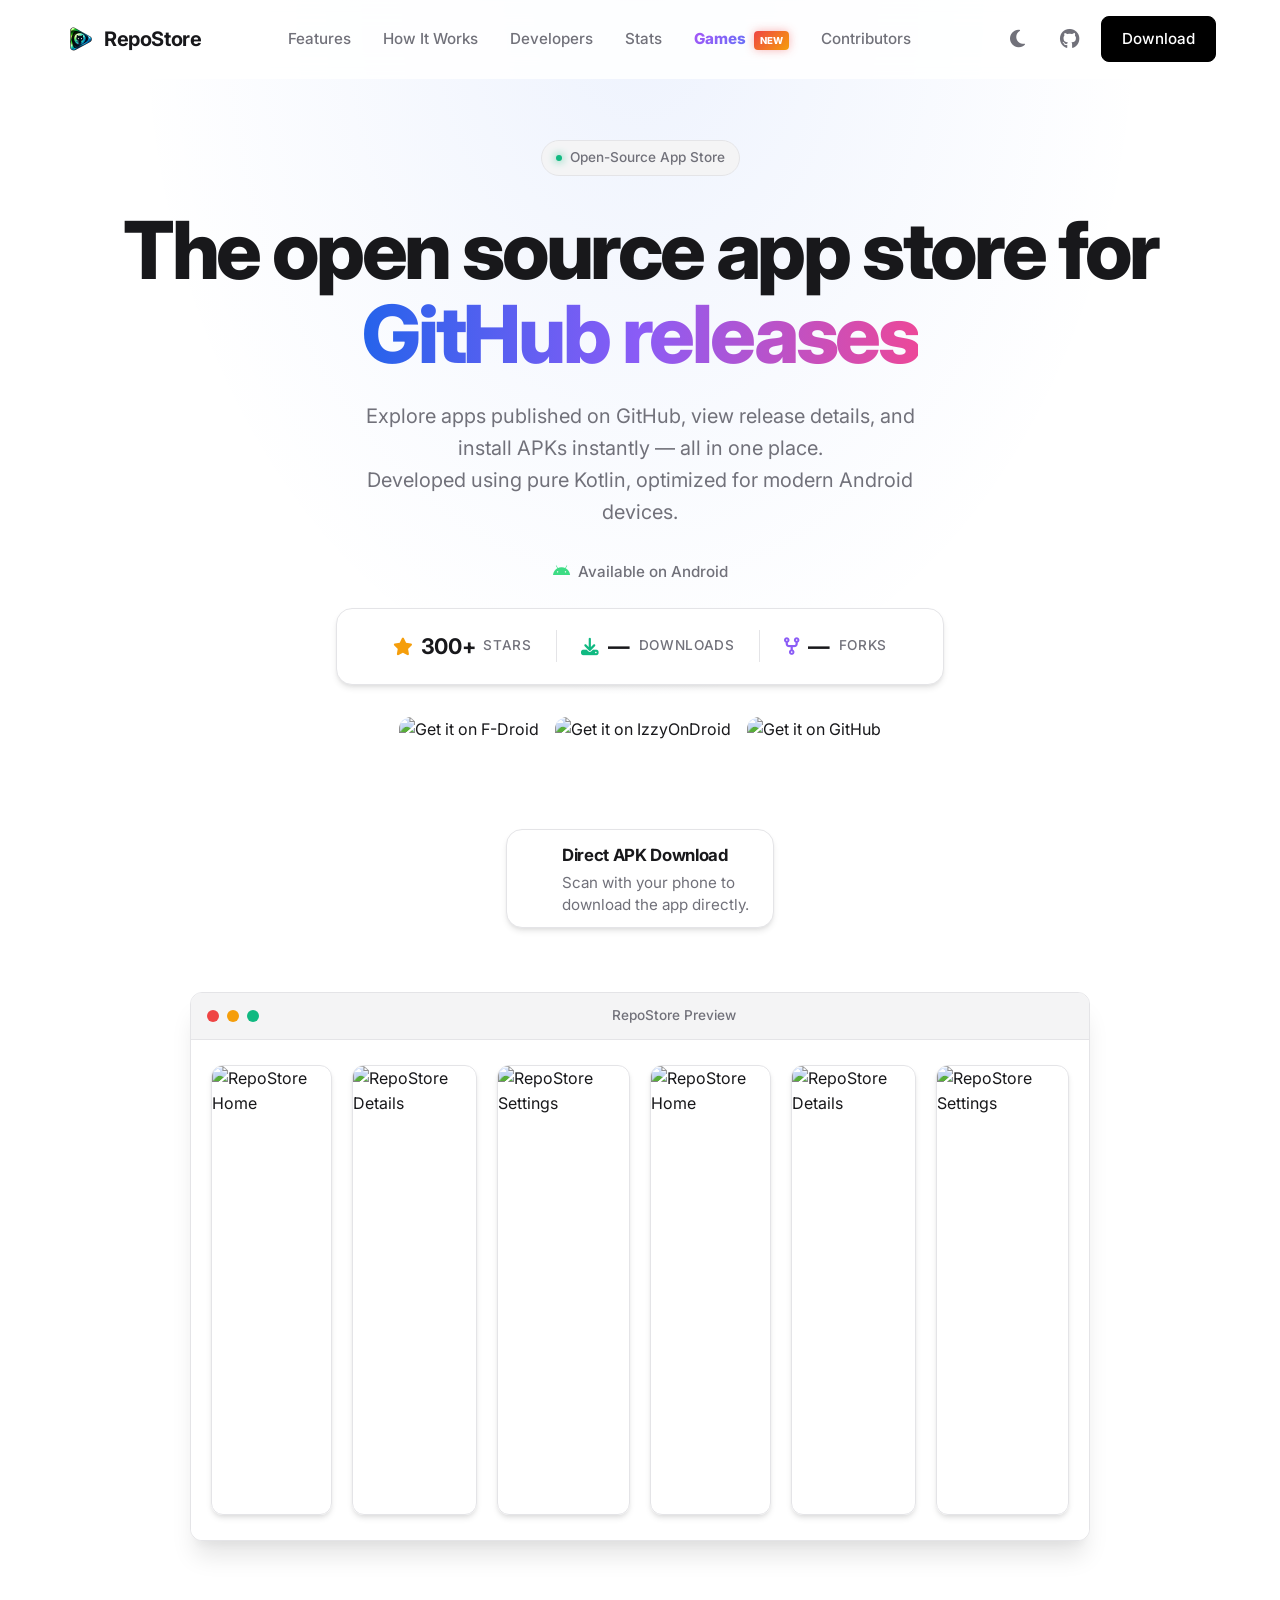
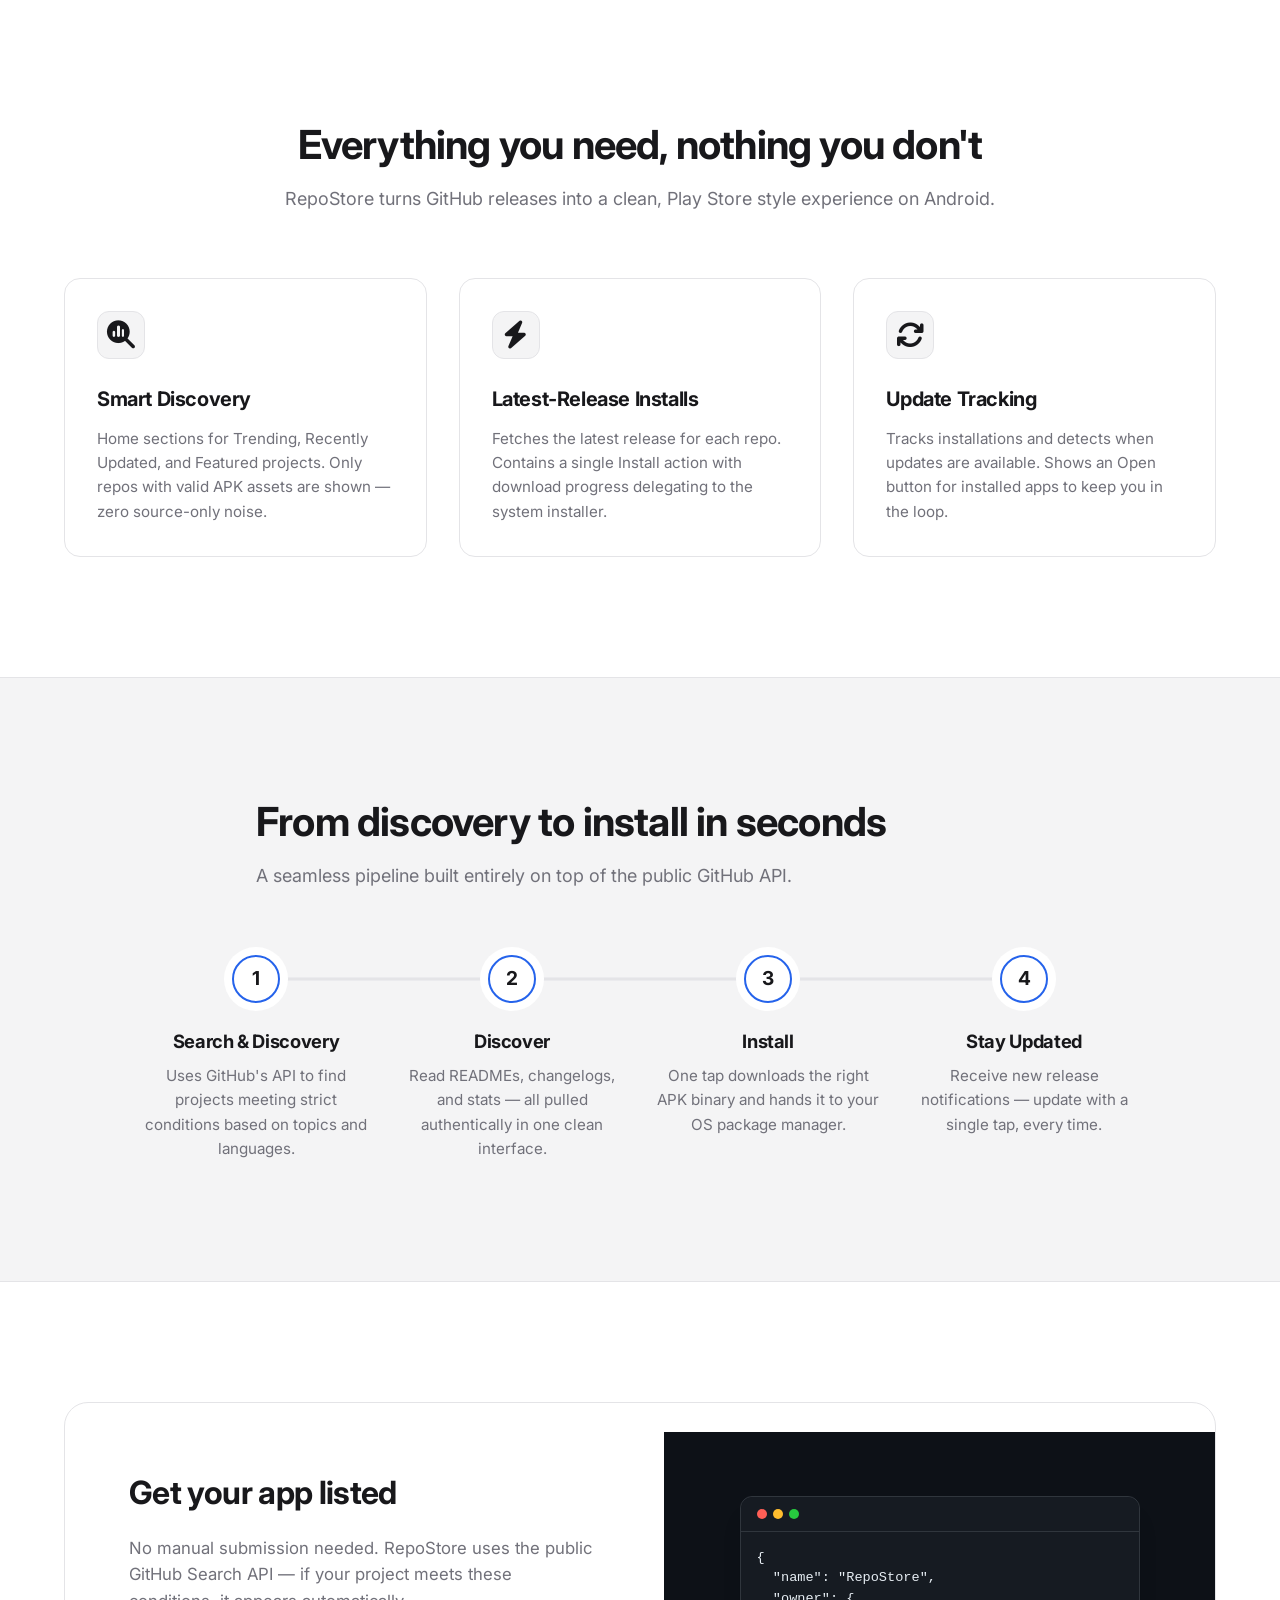
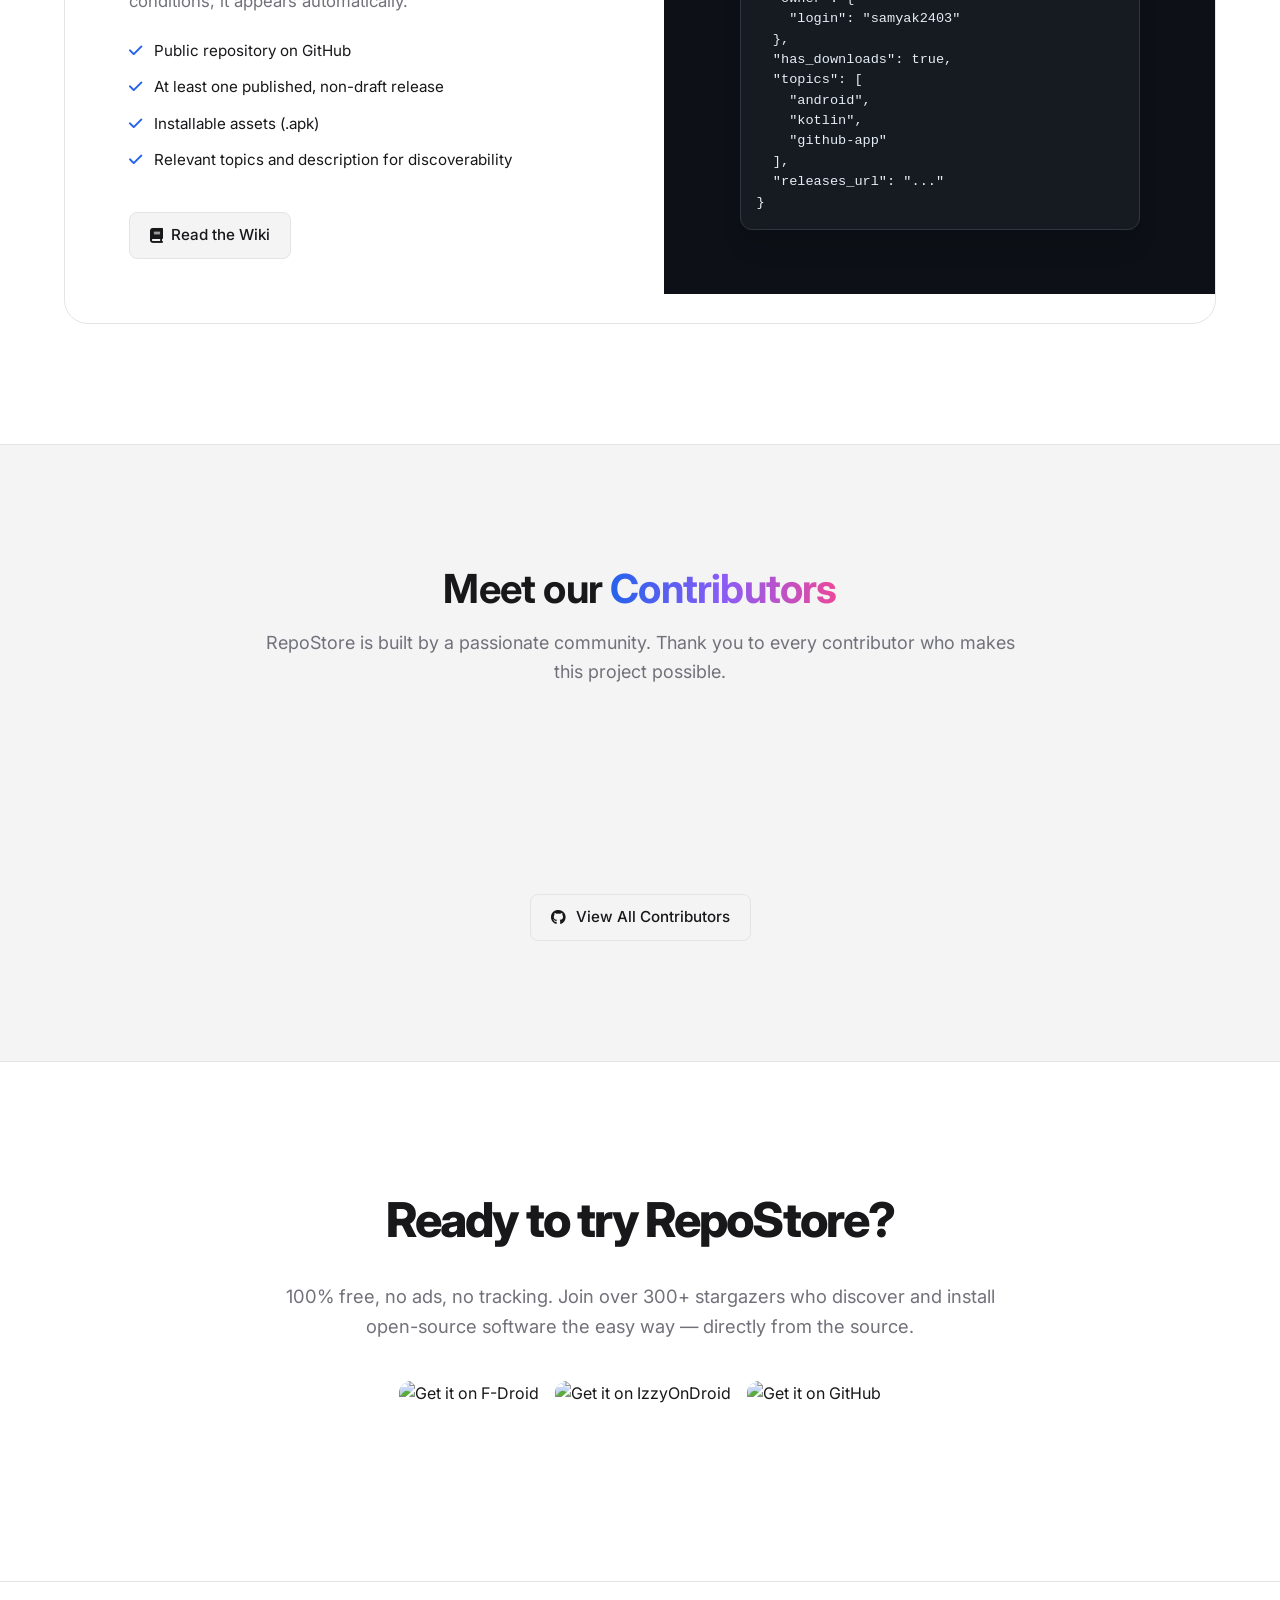
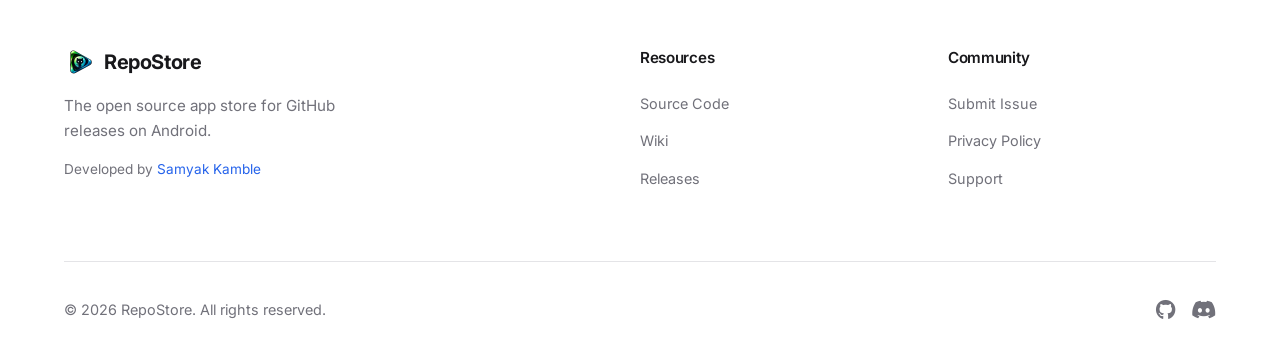
==== index.html @ 2027c4d4 "Implement Stats page with download graph and Gaming Hub with countdown and banner" ====
<!DOCTYPE html>
<html lang="en">

<head>
    <meta charset="UTF-8">
    <meta name="viewport" content="width=device-width, initial-scale=1.0">
    <title>RepoStore - The App Store for GitHub Releases</title>
    <!-- Google Fonts -->
    <link rel="preconnect" href="https://fonts.googleapis.com">
    <link rel="preconnect" href="https://fonts.gstatic.com" crossorigin>
    <link href="https://fonts.googleapis.com/css2?family=Inter:wght@400;500;600;700;800&display=swap" rel="stylesheet">
    <!-- FontAwesome -->
    <link rel="stylesheet" href="https://cdnjs.cloudflare.com/ajax/libs/font-awesome/6.4.0/css/all.min.css">
    <link rel="icon" type="image/png" href="images/icon.png">
    <link rel="apple-touch-icon" href="images/icon.png">
    <link rel="stylesheet" href="style.css">
</head>

<body>
    <!-- Navbar -->
    <nav class="navbar">
        <div class="nav-container">
            <div class="logo">
                <img src="images/icon.png" alt="RepoStore Logo" class="logo-img"> RepoStore
            </div>
            <ul class="nav-links">
                <li><a href="#features">Features</a></li>
                <li><a href="#how-it-works">How It Works</a></li>
                <li><a href="#developers">Developers</a></li>
                <li><a href="stats.html">Stats</a></li>
                <li><a href="games.html" class="nav-games-link">Games <span class="new-tag">NEW</span></a></li>
                <li><a href="#contributors">Contributors</a></li>
            </ul>
            <div class="nav-actions">
                <button id="theme-toggle" class="icon-btn" aria-label="Toggle Dark Mode">
                    <i class="fa-solid fa-moon"></i>
                </button>
                <a href="https://github.com/samyak2403/RepoStore" target="_blank" class="icon-btn" aria-label="GitHub Repository">
                    <i class="fa-brands fa-github"></i>
                </a>
                <a href="#download" class="btn btn-primary nav-download">Download</a>
                <button class="menu-toggle icon-btn" id="mobile-menu-btn">
                    <i class="fa-solid fa-bars"></i>
                </button>
            </div>
            
        </div>

        <div id="my-banner"></div>

        <!-- Mobile Menu -->
        <div class="mobile-menu" id="mobile-menu">
            <ul>
                <li><a href="#features">Features</a></li>
                <li><a href="#how-it-works">How It Works</a></li>
                <li><a href="#developers">Developers</a></li>
                <li><a href="stats.html">Stats</a></li>
                <li><a href="games.html" class="nav-games-link">Games <span class="new-tag">NEW</span></a></li>
                <li><a href="#download" class="btn btn-primary"
                        style="display: inline-block; text-align: center; width: 100%;">Download Latest</a></li>
            </ul>
        </div>
    </nav>

    <!-- Hero Section -->
    <header class="hero section-padding">
        <div class="container hero-inner text-center">



            <div class="badge animate-fade-in"><span class="badge-dot"></span> Open-Source App Store</div>
            <h1 class="hero-title animate-slide-up">The open source app store for <br><span class="text-gradient">GitHub
                    releases</span></h1>
            <p class="hero-subtitle animate-slide-up-delay">Explore apps published on GitHub, view release details, and
                install APKs instantly — all in one place. <br>Developed using pure Kotlin, optimized for modern Android
                devices.</p>

            <div class="availability-text animate-slide-up-delay">
                <i class="fa-brands fa-android" style="color: #3DDC84;"></i> Available on Android
            </div>

            <div class="hero-stats animate-slide-up-delay">
                <div class="stat-item" id="stat-stars">
                    <i class="fa-solid fa-star"></i>
                    <span class="stat-value" id="stars-count">—</span>
                    <span class="stat-label">Stars</span>
                </div>
                <div class="stat-divider"></div>
                <div class="stat-item" id="stat-downloads">
                    <i class="fa-solid fa-download"></i>
                    <span class="stat-value" id="downloads-count">—</span>
                    <span class="stat-label">Downloads</span>
                </div>
                <div class="stat-divider"></div>
                <div class="stat-item" id="stat-forks">
                    <i class="fa-solid fa-code-fork"></i>
                    <span class="stat-value" id="forks-count">—</span>
                    <span class="stat-label">Forks</span>
                </div>
            </div>

            <div class="hero-actions" style="display: flex; flex-direction: column; align-items: center; gap: 2rem; margin-bottom: 64px;">
                <div class="hero-buttons" style="margin-bottom: 0;">
                    <a href="https://f-droid.org/packages/com.samyak.repostore" target="_blank" class="store-badge-link">
                        <img src="https://fdroid.gitlab.io/artwork/badge/get-it-on.png" alt="Get it on F-Droid" class="store-badge">
                    </a>
                    <a href="https://apt.izzysoft.de/packages/com.samyak.repostore" target="_blank" class="store-badge-link">
                        <img src="https://gitlab.com/IzzyOnDroid/repo/-/raw/master/assets/IzzyOnDroid.png" alt="Get it on IzzyOnDroid" class="store-badge">
                    </a>
                    <a href="https://github.com/samyak2403/RepoStore/releases/latest" target="_blank" class="store-badge-link">
                        <img src="https://raw.githubusercontent.com/machiav3lli/oandbackupx/034b226cea5c1b30eb4f6a6f313e4dadcbb0ece4/badge_github.png" alt="Get it on GitHub" class="store-badge">
                    </a>
                </div>

                <div class="qr-code-container animate-slide-up-delay" style="display: flex; flex-direction: row; align-items: center; gap: 1.2rem; background: var(--card-bg); padding: 12px 24px; border-radius: 16px; border: 1px solid var(--border-color); box-shadow: var(--shadow-md);">
                    <div id="apk-qrcode" style="background: white; padding: 6px; border-radius: 8px;"></div>
                    <div style="text-align: left;">
                        <h4 style="margin-bottom: 4px; font-size: 1.05rem;">Direct APK Download</h4>
                        <p style="font-size: 0.95rem; color: var(--text-secondary); margin: 0; line-height: 1.4;">Scan with your phone to<br>download the app directly.</p>
                    </div>
                </div>
            </div>

            <div class="hero-visual animate-slide-up-delay-2">
                <div class="app-window">
                    <div class="app-window-header">
                        <div class="window-dots">
                            <span></span><span></span><span></span>
                        </div>
                        <div class="window-title">RepoStore Preview</div>
                            </div>
                    <div class="app-window-body screenshot-gallery">
                        <div class="gallery-track">
                            <!-- First set of images -->
                            <img src="https://raw.githubusercontent.com/samyak2403/RepoStore/main/screenshots/1.png"
                                alt="RepoStore Home">
                            <img src="https://raw.githubusercontent.com/samyak2403/RepoStore/main/screenshots/4.png"
                                alt="RepoStore Details">
                            <img src="https://raw.githubusercontent.com/samyak2403/RepoStore/main/screenshots/9.png"
                                alt="RepoStore Settings">
                            <!-- Duplicated set of images for infinite scroll illusion -->
                            <img src="https://raw.githubusercontent.com/samyak2403/RepoStore/main/screenshots/1.png"
                                alt="RepoStore Home">
                            <img src="https://raw.githubusercontent.com/samyak2403/RepoStore/main/screenshots/4.png"
                                alt="RepoStore Details">
                            <img src="https://raw.githubusercontent.com/samyak2403/RepoStore/main/screenshots/9.png"
                                alt="RepoStore Settings">
                        </div>
                        <div class="phone-home-bar"></div>
                    </div>
                </div>
            </div>
        </div>
    </header>

    <!-- Features Section -->
    <section id="features" class="features section-padding reveal">
        <div class="container">
            <div class="section-header text-center max-w-2xl mx-auto">
                <h2>Everything you need, nothing you don't</h2>
                <p>RepoStore turns GitHub releases into a clean, Play Store style experience on Android.</p>
            </div>

            <div class="features-grid">
                <div class="feature-card">
                    <div class="feature-icon"><i class="fa-solid fa-magnifying-glass-chart"></i></div>
                    <h3>Smart Discovery</h3>
                    <p>Home sections for Trending, Recently Updated, and Featured projects. Only repos with valid APK
                        assets are shown — zero source-only noise.</p>
                </div>
                <div class="feature-card">
                    <div class="feature-icon"><i class="fa-solid fa-bolt"></i></div>
                    <h3>Latest-Release Installs</h3>
                    <p>Fetches the latest release for each repo. Contains a single Install action with download progress
                        delegating to the system installer.</p>
                </div>
                <div class="feature-card">
                    <div class="feature-icon"><i class="fa-solid fa-arrows-rotate"></i></div>
                    <h3>Update Tracking</h3>
                    <p>Tracks installations and detects when updates are available. Shows an Open button for installed
                        apps to keep you in the loop.</p>
                </div>
            </div>
        </div>
    </section>

    <!-- How It Works Section -->
    <section id="how-it-works" class="how-it-works section-padding bg-alt reveal">
        <div class="container">
            <div class="section-header max-w-2xl mx-auto">
                <h2>From discovery to install in seconds</h2>
                <p>A seamless pipeline built entirely on top of the public GitHub API.</p>
            </div>

            <div class="steps-horizontal">
                <div class="step-item">
                    <div class="step-icon-wrapper">
                        <div class="step-number">1</div>
                        <div class="step-line">
                            <div class="step-line-fill"></div>
                            <i class="fa-solid fa-chevron-right step-line-arrow"></i>
                        </div>
                    </div>
                    <div class="step-content">
                        <h3>Search & Discovery</h3>
                        <p>Uses GitHub's API to find projects meeting strict conditions based on topics and languages.
                        </p>
                    </div>
                </div>
                <div class="step-item">
                    <div class="step-icon-wrapper">
                        <div class="step-number">2</div>
                        <div class="step-line">
                            <div class="step-line-fill" style="animation-delay: 1.5s;"></div>
                            <i class="fa-solid fa-chevron-right step-line-arrow" style="animation-delay: 1.5s;"></i>
                        </div>
                    </div>
                    <div class="step-content">
                        <h3>Discover</h3>
                        <p>Read READMEs, changelogs, and stats — all pulled authentically in one clean interface.</p>
                    </div>
                </div>
                <div class="step-item">
                    <div class="step-icon-wrapper">
                        <div class="step-number">3</div>
                        <div class="step-line">
                            <div class="step-line-fill" style="animation-delay: 3s;"></div>
                            <i class="fa-solid fa-chevron-right step-line-arrow" style="animation-delay: 3s;"></i>
                        </div>
                    </div>
                    <div class="step-content">
                        <h3>Install</h3>
                        <p>One tap downloads the right APK binary and hands it to your OS package manager.</p>
                    </div>
                </div>
                <div class="step-item">
                    <div class="step-icon-wrapper">
                        <div class="step-number">4</div>
                    </div>
                    <div class="step-content">
                        <h3>Stay Updated</h3>
                        <p>Receive new release notifications — update with a single tap, every time.</p>
                    </div>
                </div>
            </div>
        </div>
    </section>

    <!-- Developers Section -->
    <section id="developers" class="developers section-padding reveal">
        <div class="container">
            <div class="developer-box">
                <div class="dev-content">
                    <h2>Get your app listed</h2>
                    <p>No manual submission needed. RepoStore uses the public GitHub Search API — if your project meets
                        these conditions, it appears automatically.</p>
                    <ul class="check-list">
                        <li><i class="fa-solid fa-check text-accent"></i> Public repository on GitHub</li>
                        <li><i class="fa-solid fa-check text-accent"></i> At least one published, non-draft release</li>
                        <li><i class="fa-solid fa-check text-accent"></i> Installable assets (.apk)</li>
                        <li><i class="fa-solid fa-check text-accent"></i> Relevant topics and description for
                            discoverability</li>
                    </ul>
                    <a href="https://github.com/Samyak-Kamble" target="_blank" class="btn btn-secondary mt-4">
                        <i class="fa-solid fa-book"></i> Read the Wiki
                    </a>
                </div>
                <div class="dev-visual">
                    <div class="code-block">
                        <div class="code-header">
                            <span class="dot red"></span>
                            <span class="dot yellow"></span>
                            <span class="dot green"></span>
                        </div>
                        <pre><code>{
  "name": "RepoStore",
  "owner": {
    "login": "samyak2403"
  },
  "has_downloads": true,
  "topics": [
    "android",
    "kotlin",
    "github-app"
  ],
  "releases_url": "..."
}</code></pre>
                    </div>
                </div>
            </div>
        </div>
    </section>

    
    <!-- Contributors Section -->
    <section id="contributors" class="contributors section-padding bg-alt reveal">
        <div class="container">
            <div class="section-header text-center max-w-2xl mx-auto">
                <h2>Meet our <span class="text-gradient">Contributors</span></h2>
                <p>RepoStore is built by a passionate community. Thank you to every contributor who makes this project possible.</p>
            </div>

            <div class="contributors-marquee-wrapper">
                <div class="contributors-marquee">
                    <div class="marquee-track" id="contributors-track">
                        <!-- Populated by JS -->
                    </div>
                </div>
            </div>

            <div class="contributors-cta text-center">
                <a href="https://github.com/samyak2403/RepoStore/graphs/contributors" target="_blank" class="btn btn-secondary mt-4">
                    <i class="fa-brands fa-github"></i> View All Contributors
                </a>
            </div>
        </div>
    </section>

    <!-- CTA Section -->
    <section id="download" class="cta section-padding reveal">
        <div class="container text-center max-w-2xl mx-auto">
            <h2 class="cta-title">Ready to try RepoStore?</h2>
            <p class="cta-subtitle">100% free, no ads, no tracking. Join over 300+ stargazers who discover and install
                open-source
                software the easy way — directly from the source.</p>

            <div class="cta-buttons flex-wrap">
                <a href="https://f-droid.org/packages/com.samyak.repostore" target="_blank" class="store-badge-link">
                    <img src="https://fdroid.gitlab.io/artwork/badge/get-it-on.png" alt="Get it on F-Droid" class="store-badge">
                </a>
                <a href="https://apt.izzysoft.de/packages/com.samyak.repostore" target="_blank" class="store-badge-link">
                    <img src="https://gitlab.com/IzzyOnDroid/repo/-/raw/master/assets/IzzyOnDroid.png" alt="Get it on IzzyOnDroid" class="store-badge">
                </a>
                <a href="https://github.com/samyak2403/RepoStore/releases/latest" target="_blank" class="store-badge-link">
                    <img src="https://raw.githubusercontent.com/machiav3lli/oandbackupx/034b226cea5c1b30eb4f6a6f313e4dadcbb0ece4/badge_github.png" alt="Get it on GitHub" class="store-badge">
                </a>
            </div>
        </div>
    </section>

    <!-- Footer -->
    <footer class="footer">
        <div class="container">
            <div class="footer-grid">
                <div class="footer-brand">
                    <div class="logo">
                        <img src="images/icon.png" alt="RepoStore Logo" class="logo-img"> RepoStore
                    </div>
                    <p>The open source app store for GitHub releases on Android.</p>
                    <p class="dev-credit">Developed by <a href="https://github.com/samyak2403" target="_blank"
                            class="text-accent">Samyak Kamble</a></p>
                </div>

                <div class="footer-links-group">
                    <h4>Resources</h4>
                    <ul>
                        <li><a href="https://github.com/samyak2403/RepoStore">Source Code</a></li>
                        <li><a href="https://github.com/samyak2403/RepoStore/wiki">Wiki</a></li>
                        <li><a href="https://github.com/samyak2403/RepoStore/releases">Releases</a></li>
                    </ul>
                </div>

                <div class="footer-links-group">
                    <h4>Community</h4>
                    <ul>
                        <li><a href="https://github.com/samyak2403/RepoStore/issues">Submit Issue</a></li>
                        <li><a href="privacy-policy/">Privacy Policy</a></li>
                        <li><a href="mailto:samyakkamble6659@gmail.com">Support</a></li>
                    </ul>
                </div>
            </div>

            <div class="footer-bottom">
                <p>&copy; 2026 RepoStore. All rights reserved.</p>
                <div class="social-icons">
                    <a href="https://github.com/samyak2403/RepoStore" aria-label="GitHub"><i
                            class="fa-brands fa-github"></i></a>
                    <a href="#" aria-label="Discord"><i class="fa-brands fa-discord"></i></a>
                </div>
            </div>
        </div>
    </footer>

    <script src="https://cdnjs.cloudflare.com/ajax/libs/qrcodejs/1.0.0/qrcode.min.js"></script>
    <script src="script.js"></script>
    <script src="https://keepandroidopen.org/banner.js?size=minimal&animation=off&id=my-banner"></script>
</body>

</html>
---- style.css ----
/* style.css - Redesign based on github-store.org */

:root {
    /* Colors - Light Theme */
    --bg-primary: #ffffff;
    --bg-primary-rgb: 255, 255, 255;
    --bg-secondary: #f4f4f5;
    /* Subtle gray like zin-100 */
    --text-primary: #18181b;
    --text-secondary: #71717a;
    --accent-primary: #2563eb;
    /* Blue */
    --accent-secondary: #000000;
    --accent-hover: #1d4ed8;
    --border-color: #e4e4e7;
    --card-bg: #ffffff;

    /* Utility shadows */
    --shadow-sm: 0 1px 2px 0 rgba(0, 0, 0, 0.05);
    --shadow-md: 0 4px 6px -1px rgba(0, 0, 0, 0.1), 0 2px 4px -1px rgba(0, 0, 0, 0.06);
    --shadow-lg: 0 10px 15px -3px rgba(0, 0, 0, 0.1), 0 4px 6px -2px rgba(0, 0, 0, 0.05);
    --shadow-xl: 0 20px 25px -5px rgba(0, 0, 0, 0.1), 0 10px 10px -5px rgba(0, 0, 0, 0.04);

    --font-family: 'Inter', system-ui, -apple-system, sans-serif;
    --transition: 0.2s ease;
}

[data-theme="dark"] {
    /* Colors - Dark Theme */
    --bg-primary: #09090b;
    --bg-primary-rgb: 9, 9, 11;
    --bg-secondary: #18181b;
    --text-primary: #fafafa;
    --text-secondary: #a1a1aa;
    --accent-primary: #3b82f6;
    --accent-secondary: #ffffff;
    --accent-hover: #60a5fa;
    --border-color: #27272a;
    --card-bg: #111113;

    --shadow-sm: 0 1px 2px 0 rgba(0, 0, 0, 0.5);
    --shadow-md: 0 4px 6px -1px rgba(0, 0, 0, 0.5);
    --shadow-lg: 0 10px 15px -3px rgba(0, 0, 0, 0.6);
    --shadow-xl: 0 20px 25px -5px rgba(0, 0, 0, 0.7);
}

* {
    margin: 0;
    padding: 0;
    box-sizing: border-box;
}

html {
    scroll-behavior: smooth;
    overflow-x: hidden;
}

body {
    font-family: var(--font-family);
    background-color: var(--bg-primary);
    color: var(--text-primary);
    line-height: 1.6;
    transition: background-color var(--transition), color var(--transition);
    overflow-x: hidden;
    -webkit-font-smoothing: antialiased;
}

a {
    text-decoration: none;
    color: inherit;
    transition: color var(--transition);
}

ul {
    list-style: none;
}

img,
svg {
    max-width: 100%;
}

/* Utilities */
.container {
    max-width: 1200px;
    margin: 0 auto;
    padding: 0 24px;
}

.section-padding {
    padding: 120px 0;
}

.text-center {
    text-align: center;
}

.max-w-2xl {
    max-width: 48rem;
}

.mx-auto {
    margin-right: auto;
    margin-left: auto;
}

.mt-4 {
    margin-top: 1rem;
}

.flex-wrap {
    flex-wrap: wrap;
    justify-content: center;
    gap: 16px;
}

.bg-alt {
    background-color: var(--bg-secondary);
    border-top: 1px solid var(--border-color);
    border-bottom: 1px solid var(--border-color);
}

.text-accent {
    color: var(--accent-primary);
}

.text-gradient {
    background: linear-gradient(to right, var(--accent-primary), #8b5cf6, #ec4899);
    -webkit-background-clip: text;
    -webkit-text-fill-color: transparent;
    background-clip: text;
}

/* Buttons */
.btn {
    display: inline-flex;
    align-items: center;
    justify-content: center;
    gap: 8px;
    padding: 10px 20px;
    border-radius: 8px;
    /* Slightly squared for modern feel */
    font-weight: 500;
    font-size: 0.95rem;
    cursor: pointer;
    transition: all var(--transition);
    border: 1px solid transparent;
}

.btn-large {
    height: 56px;
    padding: 0 28px;
    /* Remove vertical padding, rely on inline-flex center alignment and height */
    font-size: 1.05rem;
}

.btn-primary {
    background-color: var(--accent-secondary);
    color: var(--bg-primary);
    border-color: var(--accent-secondary);
}

.btn-primary:hover {
    opacity: 0.9;
    transform: translateY(-1px);
    box-shadow: var(--shadow-md);
}

.btn-secondary {
    background-color: var(--bg-secondary);
    color: var(--text-primary);
    border-color: var(--border-color);
}

.btn-secondary:hover {
    background-color: var(--border-color);
}

.btn-outline {
    background-color: transparent;
    color: var(--text-primary);
    border-color: var(--border-color);
}

.btn-outline:hover {
    border-color: var(--text-secondary);
}

.icon-btn {
    background: transparent;
    border: none;
    color: var(--text-secondary);
    font-size: 1.25rem;
    cursor: pointer;
    width: 40px;
    height: 40px;
    border-radius: 8px;
    display: flex;
    align-items: center;
    justify-content: center;
    transition: all var(--transition);
}

.icon-btn:hover {
    color: var(--text-primary);
    background-color: var(--bg-secondary);
}

/* Typography */
h1,
h2,
h3,
h4 {
    color: var(--text-primary);
    letter-spacing: -0.02em;
}

.section-header {
    margin-bottom: 64px;
}

.section-header h2 {
    font-size: 2.5rem;
    font-weight: 700;
    margin-bottom: 16px;
    line-height: 1.2;
}

.section-header p {
    font-size: 1.125rem;
    color: var(--text-secondary);
}

/* Navbar */
.navbar {
    position: fixed;
    top: 0;
    left: 0;
    width: 100%;
    background-color: rgba(var(--bg-primary-rgb), 0.85);
    backdrop-filter: blur(12px);
    -webkit-backdrop-filter: blur(12px);
    z-index: 1000;
    border-bottom: 1px solid transparent;
    transition: all var(--transition);
}

.navbar.scrolled {
    border-bottom: 1px solid var(--border-color);
}

.nav-container {
    max-width: 1200px;
    margin: 0 auto;
    padding: 16px 24px;
    display: flex;
    justify-content: space-between;
    align-items: center;
}

.logo {
    font-size: 1.25rem;
    font-weight: 700;
    display: flex;
    align-items: center;
    gap: 8px;
    color: var(--text-primary);
    letter-spacing: -0.02em;
}

.logo-img {
    height: 32px;
    width: auto;
    border-radius: 6px;
    display: inline-block;
}

.nav-links {
    display: flex;
    gap: 32px;
}

.nav-links a {
    font-size: 0.95rem;
    font-weight: 500;
    color: var(--text-secondary);
}

.nav-links a:hover {
    color: var(--text-primary);
}

.nav-actions {
    display: flex;
    align-items: center;
    gap: 12px;
}

.menu-toggle {
    display: none;
}

.mobile-menu {
    position: absolute;
    top: 100%;
    left: 0;
    width: 100%;
    background-color: var(--bg-primary);
    border-bottom: 1px solid var(--border-color);
    padding: 16px 24px;
    opacity: 0;
    transform: translateY(-10px);
    transition: opacity 0.3s ease, transform 0.3s ease, visibility 0.3s ease;
    pointer-events: none;
    visibility: hidden;
    box-shadow: var(--shadow-lg);
}

.mobile-menu.active {
    opacity: 1;
    transform: translateY(0);
    pointer-events: auto;
    visibility: visible;
}

.mobile-menu ul {
    display: flex;
    flex-direction: column;
    gap: 12px;
}

.mobile-menu a {
    display: block;
    padding: 12px 0;
    font-weight: 500;
    color: var(--text-primary);
    border-bottom: 1px solid var(--border-color);
}

.mobile-menu a:last-child {
    border-bottom: none;
    padding-bottom: 0;
}

/* Mobile menu download button - ensure visibility in all themes */
.mobile-menu .btn-primary {
    color: var(--bg-primary) !important;
    background-color: var(--accent-secondary);
    border-bottom: none !important;
}

/* Hero Section */
.hero {
    min-height: 100vh;
    display: flex;
    align-items: center;
    padding-top: 140px;
    /* Navbar offset */
    padding-bottom: 60px;
    position: relative;
    overflow: hidden;
}

/* Very subtle background light bloom/gradient */
.hero::before {
    content: '';
    position: absolute;
    top: 0;
    left: 50%;
    transform: translateX(-50%);
    width: 80vw;
    height: 80vh;
    background: radial-gradient(ellipse at top, rgba(37, 99, 235, 0.08) 0%, rgba(255, 255, 255, 0) 70%);
    z-index: -1;
    pointer-events: none;
}

[data-theme="dark"] .hero::before {
    background: radial-gradient(ellipse at top, rgba(37, 99, 235, 0.15) 0%, rgba(9, 9, 11, 0) 70%);
}

.hero-inner {
    display: flex;
    flex-direction: column;
    align-items: center;
    position: relative;
    width: 100%;
    max-width: 100%;
    /* Container for absolute tracking */
}

.badge {
    display: inline-flex;
    align-items: center;
    gap: 8px;
    padding: 6px 14px;
    background-color: var(--bg-secondary);
    color: var(--text-secondary);
    border: 1px solid var(--border-color);
    border-radius: 9999px;
    font-size: 0.85rem;
    font-weight: 500;
    margin-bottom: 32px;
}

.badge-dot {
    width: 6px;
    height: 6px;
    background-color: #10b981;
    /* Green dot */
    border-radius: 50%;
    box-shadow: 0 0 8px #10b981;
    animation: blink 1.5s ease-in-out infinite;
}

@keyframes blink {

    0%,
    100% {
        opacity: 1;
        box-shadow: 0 0 10px #10b981;
    }

    50% {
        opacity: 0.3;
        box-shadow: 0 0 2px #10b981;
    }
}

.hero-title {
    font-size: 5rem;
    font-weight: 800;
    line-height: 1.05;
    margin-bottom: 24px;
    letter-spacing: -0.04em;
}

.hero-subtitle {
    font-size: 1.25rem;
    color: var(--text-secondary);
    margin-bottom: 32px;
    /* reduced from 40px to fit the new text nicely */
    max-width: 600px;
    line-height: 1.6;
}

.availability-text {
    font-size: 0.95rem;
    font-weight: 500;
    color: var(--text-secondary);
    margin-bottom: 24px;
    display: flex;
    align-items: center;
    justify-content: center;
    gap: 8px;
}

/* Hero Stats Bar */
.hero-stats {
    display: flex;
    align-items: center;
    gap: 0;
    margin-bottom: 32px;
    padding: 12px 32px;
    background: var(--card-bg);
    border: 1px solid var(--border-color);
    border-radius: 16px;
    box-shadow: var(--shadow-md);
    position: relative;
    overflow: hidden;
}

.hero-stats::before {
    content: '';
    position: absolute;
    top: 0;
    left: -100%;
    width: 100%;
    height: 100%;
    background: linear-gradient(90deg, transparent, rgba(255, 255, 255, 0.05), transparent);
    animation: shimmer 3s ease-in-out infinite;
}

@keyframes shimmer {
    0% {
        left: -100%;
    }

    100% {
        left: 100%;
    }
}

.stat-item {
    display: flex;
    align-items: center;
    gap: 8px;
    padding: 8px 24px;
    cursor: default;
    transition: transform var(--transition);
}

.stat-item:hover {
    transform: translateY(-2px);
}

.stat-item i {
    font-size: 1.1rem;
    color: var(--text-secondary);
    transition: color var(--transition);
}

#stat-stars i {
    color: #f59e0b;
}

#stat-downloads i {
    color: #10b981;
}

#stat-forks i {
    color: #8b5cf6;
}

.stat-value {
    font-size: 1.35rem;
    font-weight: 700;
    color: var(--text-primary);
    letter-spacing: -0.02em;
    min-width: 24px;
    text-align: center;
}

.stat-label {
    font-size: 0.85rem;
    font-weight: 500;
    color: var(--text-secondary);
    text-transform: uppercase;
    letter-spacing: 0.05em;
}

.stat-divider {
    width: 1px;
    height: 32px;
    background-color: var(--border-color);
    flex-shrink: 0;
}

.hero-buttons {
    display: flex;
    justify-content: center;
    gap: 16px;
    margin-bottom: 64px;
    align-items: center;
}

.store-badge-link {
    display: flex;
    align-items: center;
    justify-content: center;
    height: 80px;
    transition: transform 0.3s ease, filter 0.3s ease, box-shadow 0.3s ease;
    border-radius: 12px;
}

.store-badge-link:hover {
    transform: translateY(-3px) scale(1.05);
    filter: brightness(1.1);
    opacity: 1;
}

.store-badge {
    height: 80px;
    width: auto;
    object-fit: contain;
    border-radius: 12px;
}

/* Phone Mockup */
.device-preview {
    display: flex;
    flex-direction: column;
    align-items: center;
    margin-top: 16px;
    animation: slideUp 0.8s cubic-bezier(0.16, 1, 0.3, 1) 0.3s forwards;
    opacity: 0;
    transform: translateY(20px);
}

.phone-mockup-link {
    text-decoration: none;
    display: block;
}

.phone-mockup {
    position: relative;
    width: 300px;
    height: 640px;
    border-radius: 40px;
    background: #000;
    border: 12px solid #1a1a1a;
    box-shadow: 
        0 0 0 2px var(--border-color),
        0 20px 60px -10px rgba(0, 0, 0, 0.5),
        0 0 40px rgba(37, 99, 235, 0.2);
    overflow: hidden;
    transition: transform 0.4s ease, box-shadow 0.4s ease;
}

.phone-mockup:hover {
    transform: translateY(-5px);
    box-shadow: 
        0 0 0 2px var(--accent-primary),
        0 30px 70px -15px rgba(0, 0, 0, 0.6),
        0 0 60px rgba(37, 99, 235, 0.3);
}

.phone-notch {
    position: absolute;
    top: 0;
    left: 50%;
    transform: translateX(-50%);
    width: 120px;
    height: 25px;
    background: #1a1a1a;
    border-bottom-left-radius: 16px;
    border-bottom-right-radius: 16px;
    z-index: 10;
}

.phone-screen {
    width: 100%;
    height: 100%;
    background: var(--bg-primary);
    overflow: hidden;
    position: relative;
    border-radius: 28px;
}

.phone-screenshots-track {
    display: flex;
    flex-direction: column;
    animation: scrollScreenshots 15s linear infinite;
    width: 100%;
}

.phone-screenshots-track img {
    width: 100%;
    height: auto;
    display: block;
    object-fit: cover;
}

.phone-home-bar {
    position: absolute;
    bottom: 8px;
    left: 50%;
    transform: translateX(-50%);
    width: 100px;
    height: 4px;
    background: rgba(255, 255, 255, 0.5);
    border-radius: 4px;
    z-index: 10;
}

.play-overlay {
    position: absolute;
    inset: 0;
    background: rgba(0, 0, 0, 0.4);
    backdrop-filter: blur(2px);
    display: flex;
    flex-direction: column;
    align-items: center;
    justify-content: center;
    opacity: 0;
    transition: opacity 0.3s ease;
    z-index: 20;
    border-radius: 28px;
}

.phone-mockup:hover .play-overlay {
    opacity: 1;
}

.play-button {
    width: 64px;
    height: 64px;
    background: var(--accent-primary);
    border-radius: 50%;
    display: flex;
    align-items: center;
    justify-content: center;
    color: white;
    font-size: 24px;
    box-shadow: 0 4px 15px rgba(37, 99, 235, 0.4);
    margin-bottom: 16px;
    padding-left: 4px;
    transition: transform 0.2s ease;
}

.phone-mockup:hover .play-button {
    transform: scale(1.1);
}

.play-overlay span {
    color: white;
    font-weight: 600;
    font-size: 1.1rem;
    text-shadow: 0 2px 4px rgba(0, 0, 0, 0.5);
}

@keyframes scrollScreenshots {
    0% { transform: translateY(0); }
    100% { transform: translateY(calc(-100% + 640px)); }
}

.preview-label {
    margin-top: 24px;
    font-size: 0.95rem;
    font-weight: 500;
    color: var(--text-secondary);
    display: flex;
    align-items: center;
    gap: 8px;
    animation: blink 2s ease-in-out infinite;
}

/* Window Mockup */
.app-window {
    width: 100%;
    max-width: 900px;
    margin: 0 auto;
    background-color: var(--card-bg);
    border: 1px solid var(--border-color);
    border-radius: 12px;
    box-shadow: var(--shadow-xl);
    overflow: hidden;
    text-align: left;
}

.app-window-header {
    background-color: var(--bg-secondary);
    border-bottom: 1px solid var(--border-color);
    padding: 12px 16px;
    display: flex;
    align-items: center;
}

.window-dots {
    display: flex;
    gap: 8px;
    margin-right: 16px;
}

.window-dots span {
    width: 12px;
    height: 12px;
    border-radius: 50%;
}

.window-dots span:nth-child(1) {
    background-color: #ef4444;
}

.window-dots span:nth-child(2) {
    background-color: #f59e0b;
}

.window-dots span:nth-child(3) {
    background-color: #10b981;
}

.window-title {
    font-size: 0.85rem;
    font-weight: 500;
    color: var(--text-secondary);
    flex: 1;
    text-align: center;
}

.app-window-body {
    display: flex;
    height: 500px;
}

.screenshot-gallery {
    display: flex;
    justify-content: flex-start;
    align-items: center;
    background-color: var(--bg-primary);
    overflow: hidden;
    /* Hide the scrolling overflow completely */
    padding: 20px 0;
}

.gallery-track {
    display: flex;
    gap: 20px;
    width: max-content;
    /* Ensure container is wide enough for all duplicate images */
    animation: scrollGallery 15s linear infinite;
    /* Smooth continuous scroll */
    padding: 0 20px;
    /* Internal padding so it doesn't clip the edges before sliding off */
}

/* Pause animation on hover */
.screenshot-gallery:hover .gallery-track {
    animation-play-state: paused;
}

@keyframes scrollGallery {
    0% {
        transform: translateX(0);
    }

    100% {
        transform: translateX(calc(-50% - 10px));
        /* Translate half the total width plus half the gap to loop flawlessly */
    }
}

.screenshot-gallery img {
    height: 450px;
    width: auto;
    border-radius: 12px;
    box-shadow: var(--shadow-md);
    border: 1px solid var(--border-color);
}

/* Features Section */
.features-grid {
    display: grid;
    grid-template-columns: repeat(3, 1fr);
    gap: 32px;
}

.feature-card {
    padding: 32px;
    border: 1px solid var(--border-color);
    border-radius: 16px;
    background-color: var(--card-bg);
    transition: all var(--transition);
    cursor: pointer;
    user-select: none;
    position: relative;
    overflow: hidden;
}

.feature-card:hover {
    box-shadow: var(--shadow-md);
    transform: translateY(-4px);
    border-color: var(--accent-primary);
}

.feature-card:active {
    transform: translateY(-2px) scale(0.98);
    background-color: var(--bg-secondary);
}

/* For JS-triggered animation */
.feature-card.clicked {
    animation: card-pop 0.4s ease-out;
}

@keyframes card-pop {
    0% { transform: scale(0.98); }
    50% { transform: scale(1.02); }
    100% { transform: scale(1); }
}

.feature-icon {
    font-size: 1.75rem;
    color: var(--text-primary);
    margin-bottom: 24px;
    width: 48px;
    height: 48px;
    display: flex;
    align-items: center;
    justify-content: center;
    background-color: var(--bg-secondary);
    border-radius: 12px;
    border: 1px solid var(--border-color);
}

.feature-card h3 {
    font-size: 1.25rem;
    margin-bottom: 12px;
}

.feature-card p {
    color: var(--text-secondary);
    font-size: 0.95rem;
    line-height: 1.6;
}

/* How It Works - Horizontal Steps */
.steps-horizontal {
    display: flex;
    justify-content: space-between;
    gap: 24px;
    max-width: 1000px;
    margin: 0 auto;
    width: 100%;
}

.step-item {
    display: flex;
    flex-direction: column;
    flex: 1;
    position: relative;
    padding-right: 0;
    align-items: center;
    text-align: center;
}

.step-icon-wrapper {
    display: flex;
    align-items: center;
    justify-content: center;
    margin-bottom: 24px;
    width: 100%;
    position: relative;
}

.step-number {
    width: 48px;
    height: 48px;
    border-radius: 50%;
    background-color: var(--card-bg);
    border: 2px solid var(--accent-primary);
    color: var(--text-primary);
    display: flex;
    justify-content: center;
    align-items: center;
    font-weight: 700;
    font-size: 1.2rem;
    z-index: 2;
    flex-shrink: 0;
    position: relative;
    box-shadow: 0 0 0 8px var(--bg-primary);
    /* creates pseudo-gap without breaking line */
}

.step-line {
    position: absolute;
    top: 50%;
    left: 50%;
    width: 100%;
    height: 3px;
    background-color: var(--border-color);
    transform: translateY(-50%);
    overflow: hidden;
    border-radius: 2px;
    z-index: 1;
}

.step-line-fill {
    position: absolute;
    top: 0;
    left: -100%;
    width: 100%;
    height: 100%;
    background: linear-gradient(90deg, transparent, var(--accent-primary));
    animation: flowLine 2s infinite linear;
}

.step-line-arrow {
    position: absolute;
    top: 50%;
    right: 0;
    transform: translateY(-50%) translateX(10px);
    color: var(--accent-primary);
    font-size: 10px;
    animation: appearArrow 2s infinite linear;
}

@keyframes flowLine {
    0% {
        left: -100%;
    }

    50% {
        left: 100%;
    }

    100% {
        left: 100%;
    }
}

@keyframes appearArrow {
    0% {
        opacity: 0;
        transform: translateY(-50%) translateX(-15px);
    }

    40% {
        opacity: 0;
        transform: translateY(-50%) translateX(-10px);
    }

    45% {
        opacity: 1;
        transform: translateY(-50%) translateX(0);
    }

    50% {
        opacity: 0;
        transform: translateY(-50%) translateX(10px);
    }

    100% {
        opacity: 0;
    }
}

.step-content {
    margin-top: 0;
}

.step-item:last-child .step-line {
    display: none;
}

.step-content h3 {
    font-size: 1.15rem;
    margin-bottom: 8px;
}

.step-content p {
    color: var(--text-secondary);
    font-size: 0.95rem;
}

/* Developers Section */
.developer-box {
    display: flex;
    align-items: center;
    background-color: var(--card-bg);
    border: 1px solid var(--border-color);
    border-radius: 24px;
    overflow: hidden;
    position: relative;
}

.dev-content {
    flex: 1;
    padding: 64px;
}

.dev-content h2 {
    font-size: 2rem;
    margin-bottom: 16px;
}

.dev-content p {
    color: var(--text-secondary);
    margin-bottom: 24px;
    font-size: 1.05rem;
}

.check-list {
    margin-bottom: 24px;
}

.check-list li {
    display: flex;
    align-items: flex-start;
    gap: 12px;
    margin-bottom: 12px;
    font-size: 0.95rem;
    color: var(--text-primary);
}

.check-list i {
    margin-top: 4px;
}

.dev-visual {
    flex: 1;
    background-color: #0d1117;
    /* GitHub dark mode bg */
    min-height: 100%;
    display: flex;
    align-items: center;
    justify-content: center;
    padding: 64px 40px;
}

.code-block {
    background-color: #161b22;
    border: 1px solid #30363d;
    border-radius: 12px;
    width: 100%;
    max-width: 400px;
    box-shadow: var(--shadow-xl);
}

.code-header {
    background-color: #161b22;
    border-bottom: 1px solid #30363d;
    padding: 12px 16px;
    display: flex;
    gap: 6px;
    border-top-left-radius: 12px;
    border-top-right-radius: 12px;
}

.code-header .dot {
    width: 10px;
    height: 10px;
    border-radius: 50%;
}

.dot.red {
    background-color: #ff5f56;
}

.dot.yellow {
    background-color: #ffbd2e;
}

.dot.green {
    background-color: #27c93f;
}

.code-block pre {
    padding: 16px;
    font-family: ui-monospace, SFMono-Regular, "SF Mono", Menlo, Consolas, "Liberation Mono", monospace;
    font-size: 0.85rem;
    line-height: 1.5;
    color: #e6edf3;
    overflow-x: auto;
}

/* CTA Section */
.cta {
    position: relative;
}

.cta-title {
    font-size: 3rem;
    font-weight: 800;
    margin-bottom: 24px;
    letter-spacing: -0.04em;
}

.cta-subtitle {
    font-size: 1.15rem;
    color: var(--text-secondary);
    margin-bottom: 40px;
}

.cta-buttons {
    display: flex;
    justify-content: center;
    gap: 16px;
}

/* Footer */
.footer {
    border-top: 1px solid var(--border-color);
    padding: 64px 0 32px;
    background-color: var(--bg-primary);
}

.footer-grid {
    display: grid;
    grid-template-columns: 2fr 1fr 1fr;
    gap: 40px;
    margin-bottom: 64px;
}

.footer-brand .logo {
    margin-bottom: 16px;
}

.footer-brand p {
    color: var(--text-secondary);
    font-size: 0.95rem;
    max-width: 300px;
    margin-bottom: 16px;
}

.footer-brand .dev-credit {
    font-size: 0.85rem;
}

.footer-links-group h4 {
    font-size: 0.95rem;
    font-weight: 600;
    margin-bottom: 20px;
}

.footer-links-group ul {
    display: flex;
    flex-direction: column;
    gap: 12px;
}

.footer-links-group a {
    color: var(--text-secondary);
    font-size: 0.9rem;
}

.footer-links-group a:hover {
    color: var(--text-primary);
}

.footer-bottom {
    border-top: 1px solid var(--border-color);
    padding-top: 32px;
    display: flex;
    justify-content: space-between;
    align-items: center;
}

.footer-bottom p {
    color: var(--text-secondary);
    font-size: 0.9rem;
}

.social-icons {
    display: flex;
    gap: 16px;
}

.social-icons a {
    color: var(--text-secondary);
    font-size: 1.25rem;
}

.social-icons a:hover {
    color: var(--text-primary);
}

/* Animations */
.animate-slide-up {
    animation: slideUp 0.8s cubic-bezier(0.16, 1, 0.3, 1) forwards;
    opacity: 0;
    transform: translateY(20px);
}

.animate-slide-up-delay {
    animation: slideUp 0.8s cubic-bezier(0.16, 1, 0.3, 1) 0.15s forwards;
    opacity: 0;
    transform: translateY(20px);
}

.animate-slide-up-delay-2 {
    animation: slideUp 0.8s cubic-bezier(0.16, 1, 0.3, 1) 0.3s forwards;
    opacity: 0;
    transform: translateY(20px);
}

.animate-fade-in {
    animation: fadeIn 0.8s cubic-bezier(0.16, 1, 0.3, 1) forwards;
    opacity: 0;
}

.animate-fade-in-delay {
    animation: fadeIn 0.8s cubic-bezier(0.16, 1, 0.3, 1) 0.2s forwards;
    opacity: 0;
}

@keyframes slideUp {
    to {
        opacity: 1;
        transform: translateY(0);
    }
}

@keyframes fadeIn {
    to {
        opacity: 1;
    }
}

.reveal {
    opacity: 0;
    transform: translateY(20px);
    transition: all 0.8s cubic-bezier(0.16, 1, 0.3, 1);
}

.reveal.active {
    opacity: 1;
    transform: translateY(0);
}

/* Responsive */

/* Tablet */
@media (max-width: 992px) {
    .hero-title {
        font-size: 3.5rem;
    }

    .section-header h2 {
        font-size: 2rem;
    }

    .features-grid {
        grid-template-columns: repeat(2, 1fr);
    }

    .developer-box {
        flex-direction: column;
    }

    .dev-visual {
        width: 100%;
        padding: 40px 20px;
    }

    .footer-grid {
        grid-template-columns: 1fr;
        gap: 32px;
    }

    .section-padding {
        padding: 80px 0;
    }
}

/* Mobile */
@media (max-width: 768px) {

    .container {
        padding: 0 16px;
    }

    .section-padding {
        padding: 60px 0;
    }

    .nav-links,
    .nav-download {
        display: none;
    }

    .menu-toggle {
        display: flex;
    }

    .nav-container {
        padding: 12px 16px;
    }

    /* Hero - scale text for mobile */
    .hero {
        padding-top: 100px;
        padding-bottom: 40px;
        min-height: auto;
    }

    .hero-inner {
        overflow: hidden;
    }

    .hero-visual {
        width: 100%;
        max-width: 100%;
        overflow: hidden;
    }

    .device-frame iframe {
        width: 260px;
        height: 560px;
    }

    .phone-mockup {
        width: 260px;
        height: 560px;
    }

    .hero-title {
        font-size: clamp(2rem, 8vw, 3.5rem);
        word-break: break-word;
    }

    .hero-title br {
        display: none;
    }

    .gallery-track {
        padding: 0 10px;
    }

    .screenshot-gallery {
        overflow: hidden;
    }

    .hero-subtitle {
        font-size: 1rem;
        padding: 0 8px;
        margin-bottom: 24px;
    }

    .badge {
        margin-bottom: 20px;
        font-size: 0.8rem;
    }

    .availability-text {
        font-size: 0.85rem;
        margin-bottom: 16px;
    }

    /* Stats bar - vertical on mobile */
    .hero-stats {
        flex-direction: column;
        padding: 16px 20px;
        gap: 0;
        width: 100%;
        max-width: 280px;
    }

    .stat-item {
        padding: 6px 16px;
    }

    .stat-divider {
        width: 60%;
        height: 1px;
    }

    /* Buttons & Store badges */
    .hero-buttons {
        flex-direction: column;
        width: 100%;
        max-width: 300px;
        align-items: center;
        margin-bottom: 32px;
    }

    .store-badge-link {
        height: 56px;
    }

    .store-badge {
        max-width: 180px;
        height: auto;
    }

    .btn-large {
        width: 100%;
        height: 48px;
        font-size: 0.95rem;
        padding: 0 20px;
    }

    /* QR code container */
    .qr-code-container {
        flex-direction: column !important;
        text-align: center !important;
        padding: 16px !important;
        max-width: 280px;
        width: 100%;
    }

    .qr-code-container div[style*="text-align: left"] {
        text-align: center !important;
    }

    /* Hero actions */
    .hero-actions {
        width: 100%;
        max-width: 100%;
        overflow: hidden;
    }

    /* App window mockup */
    .app-window {
        max-width: 100%;
        border-radius: 8px;
    }

    .app-window-body {
        height: 320px;
    }

    .screenshot-gallery img {
        height: 280px;
    }

    /* Features */
    .section-header {
        margin-bottom: 40px;
    }

    .section-header h2 {
        font-size: 1.75rem;
    }

    .section-header p {
        font-size: 1rem;
    }

    .features-grid {
        grid-template-columns: 1fr;
        gap: 16px;
    }

    .feature-card {
        padding: 24px;
    }

    /* How it works */
    .steps-horizontal {
        flex-direction: column;
        gap: 32px;
    }

    .step-item {
        align-items: center;
        text-align: center;
        padding-right: 0;
    }

    .step-line {
        display: none;
    }

    .step-icon-wrapper {
        justify-content: center;
        margin-bottom: 16px;
    }

    /* Developers */
    .dev-content {
        padding: 32px 20px;
    }

    .dev-content h2 {
        font-size: 1.5rem;
    }

    .developer-box {
        border-radius: 16px;
    }

    .code-block {
        max-width: 100%;
    }

    .code-block pre {
        font-size: 0.75rem;
    }

    /* CTA */
    .cta-title {
        font-size: 2rem;
    }

    .cta-subtitle {
        font-size: 1rem;
        margin-bottom: 24px;
    }

    .cta-buttons {
        flex-direction: column;
        align-items: center;
    }

    .cta-buttons .btn-large {
        max-width: 280px;
    }

    .cta-buttons .store-badge-link {
        height: 50px;
    }

    /* Footer */
    .footer {
        padding: 40px 0 24px;
    }

    .footer-grid {
        gap: 24px;
        margin-bottom: 32px;
    }

    .footer-bottom {
        flex-direction: column;
        gap: 16px;
        text-align: center;
    }
}

/* Small phones */
@media (max-width: 480px) {
    .hero-title {
        font-size: clamp(1.75rem, 7vw, 2.5rem);
    }

    .hero-subtitle {
        font-size: 0.9rem;
    }

    .hero-stats {
        max-width: 240px;
        padding: 12px 16px;
    }

    .stat-value {
        font-size: 1.15rem;
    }

    .stat-label {
        font-size: 0.75rem;
    }

    .app-window-body {
        height: 260px;
    }

    .screenshot-gallery img {
        height: 230px;
    }

    .section-header h2 {
        font-size: 1.5rem;
    }

    .cta-title {
        font-size: 1.75rem;
    }

    .dev-content {
        padding: 24px 16px;
    }

    .check-list li {
        font-size: 0.85rem;
    }
}

/* ==========================================
   Contributors Marquee Section
   ========================================== */
.contributors {
    position: relative;
    overflow: hidden;
}
.contributors-marquee-wrapper {
    position: relative;
    margin-bottom: 48px;
}
.contributors-marquee {
    overflow: hidden;
    position: relative;
    padding: 40px 0;
    -webkit-mask-image: linear-gradient(to right, transparent 0%, black 8%, black 92%, transparent 100%);
    mask-image: linear-gradient(to right, transparent 0%, black 8%, black 92%, transparent 100%);
}
.marquee-track {
    display: flex;
    gap: 32px;
    width: max-content;
    animation: marqueeScroll 20s linear infinite;
}
.marquee-track:hover {
    animation-play-state: paused;
}
@keyframes marqueeScroll {
    0% { transform: translateX(0); }
    100% { transform: translateX(-50%); }
}
.contributor-card {
    display: flex;
    flex-direction: column;
    align-items: center;
    gap: 12px;
    min-width: 100px;
    cursor: pointer;
    text-decoration: none;
    color: inherit;
}
.contributor-avatar-wrapper {
    position: relative;
    width: 72px;
    height: 72px;
    border-radius: 50%;
    padding: 3px;
    background: transparent;
    transition: transform 0.3s ease;
}
.contributor-card:hover .contributor-avatar-wrapper {
    transform: scale(1.05);
}
.contributor-avatar {
    width: 100%;
    height: 100%;
    border-radius: 50%;
    object-fit: cover;
    display: block;
    border: 2px solid var(--bg-primary);
    background-color: var(--bg-secondary);
    filter: grayscale(100%);
    transition: filter 0.3s ease;
}
.contributor-card:hover .contributor-avatar {
    filter: grayscale(0%);
}
.contributor-name {
    font-size: 0.8rem;
    font-weight: 500;
    color: var(--text-secondary);
    text-align: center;
    max-width: 100px;
    overflow: hidden;
    text-overflow: ellipsis;
    white-space: nowrap;
    transition: color 0.3s ease;
}
.contributor-card:hover .contributor-name {
    color: var(--text-primary);
}
.contributors-cta {
    margin-top: 16px;
}
.contributors-cta .btn {
    gap: 10px;
}
@media (max-width: 992px) {
    .contributor-avatar-wrapper { width: 64px; height: 64px; }
    .marquee-track { gap: 28px; }
}
@media (max-width: 768px) {
    .contributor-avatar-wrapper { width: 56px; height: 56px; }
    .contributor-name { font-size: 0.7rem; max-width: 80px; }
    .contributor-card { min-width: 80px; gap: 8px; }
    .marquee-track { gap: 20px; }
    .contributors-marquee { padding: 28px 0; }
}
@media (max-width: 480px) {
    .contributor-avatar-wrapper { width: 48px; height: 48px; }
    .contributor-card { min-width: 64px; gap: 6px; }
    .marquee-track { gap: 16px; }
}

/* ==========================================
   Statistics Page Styles
   ========================================== */
.stats-section { padding-top: 120px; padding-bottom: 60px; min-height: 80vh; }
.chart-container { position: relative; width: 100%; height: 400px; max-width: 900px; margin: 40px auto; background: var(--card-bg); padding: 24px; border-radius: 16px; border: 1px solid var(--border-color); box-shadow: var(--shadow-md); }
.stats-header { text-align: center; margin-bottom: 32px; }
.stats-header h1 { font-size: 2.5rem; margin-bottom: 16px; }
.stats-header p { color: var(--text-secondary); max-width: 600px; margin: 0 auto; line-height: 1.6; }

.stats-summary {
    display: flex;
    justify-content: center;
    gap: 24px;
    margin-bottom: 32px;
}
.summary-card {
    background: var(--card-bg);
    padding: 24px 40px;
    border-radius: 16px;
    border: 1px solid var(--border-color);
    box-shadow: var(--shadow-sm);
    text-align: center;
    min-width: 200px;
}
.summary-card h3 {
    font-size: 0.9rem;
    color: var(--text-secondary);
    text-transform: uppercase;
    letter-spacing: 0.05em;
    margin-bottom: 8px;
}
.summary-value {
    font-size: 2.5rem;
    font-weight: 800;
    color: var(--text-primary);
}
@media (max-width: 480px) {
    .summary-card { padding: 16px 24px; min-width: 150px; }
    .summary-value { font-size: 1.8rem; }
}

/* ==========================================
   Glowing Games Nav Link
   ========================================== */
.nav-games-link {
    background: linear-gradient(135deg, #a855f7, #3b82f6);
    -webkit-background-clip: text;
    -webkit-text-fill-color: transparent;
    font-weight: 800 !important;
    position: relative;
    transition: all 0.3s ease;
    animation: multiGlow 2s infinite alternate;
}

.nav-games-link:hover {
    filter: brightness(1.2);
    transform: translateY(-1px);
}

@keyframes multiGlow {
    0% {
        filter: drop-shadow(0 0 2px rgba(168, 85, 247, 0.4));
    }
    100% {
        filter: drop-shadow(0 0 8px rgba(168, 85, 247, 0.8)) drop-shadow(0 0 12px rgba(59, 130, 246, 0.6));
    }
}

/* ==========================================
   New Tag Styles
   ========================================== */
.new-tag {
    display: inline-block;
    background: linear-gradient(135deg, #ef4444, #f59e0b);
    color: white !important;
    font-size: 0.6rem;
    font-weight: 800;
    padding: 2px 6px;
    border-radius: 4px;
    margin-left: 5px;
    vertical-align: middle;
    -webkit-text-fill-color: white !important;
    box-shadow: 0 0 10px rgba(239, 68, 68, 0.4);
    animation: tagPulse 1.5s infinite;
}

@keyframes tagPulse {
    0% { transform: scale(1); opacity: 1; }
    50% { transform: scale(1.1); opacity: 0.8; }
    100% { transform: scale(1); opacity: 1; }
}
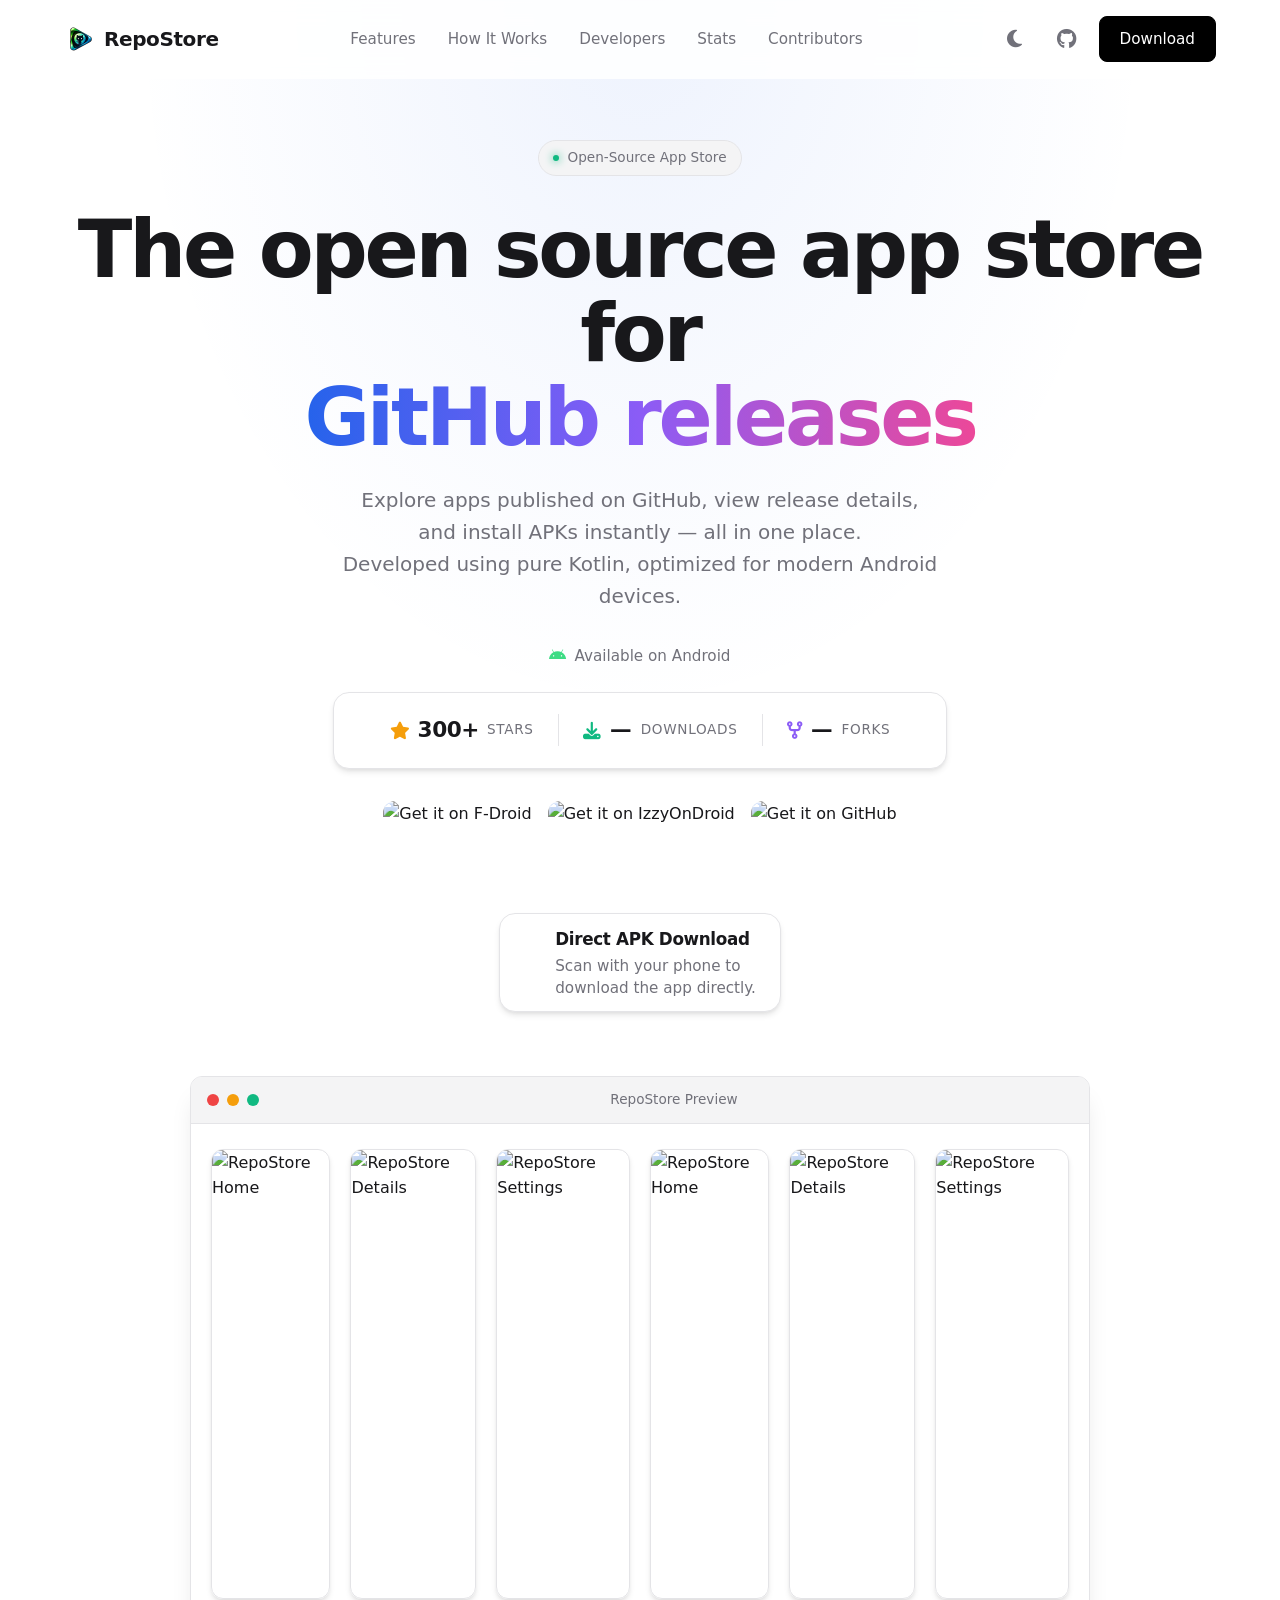
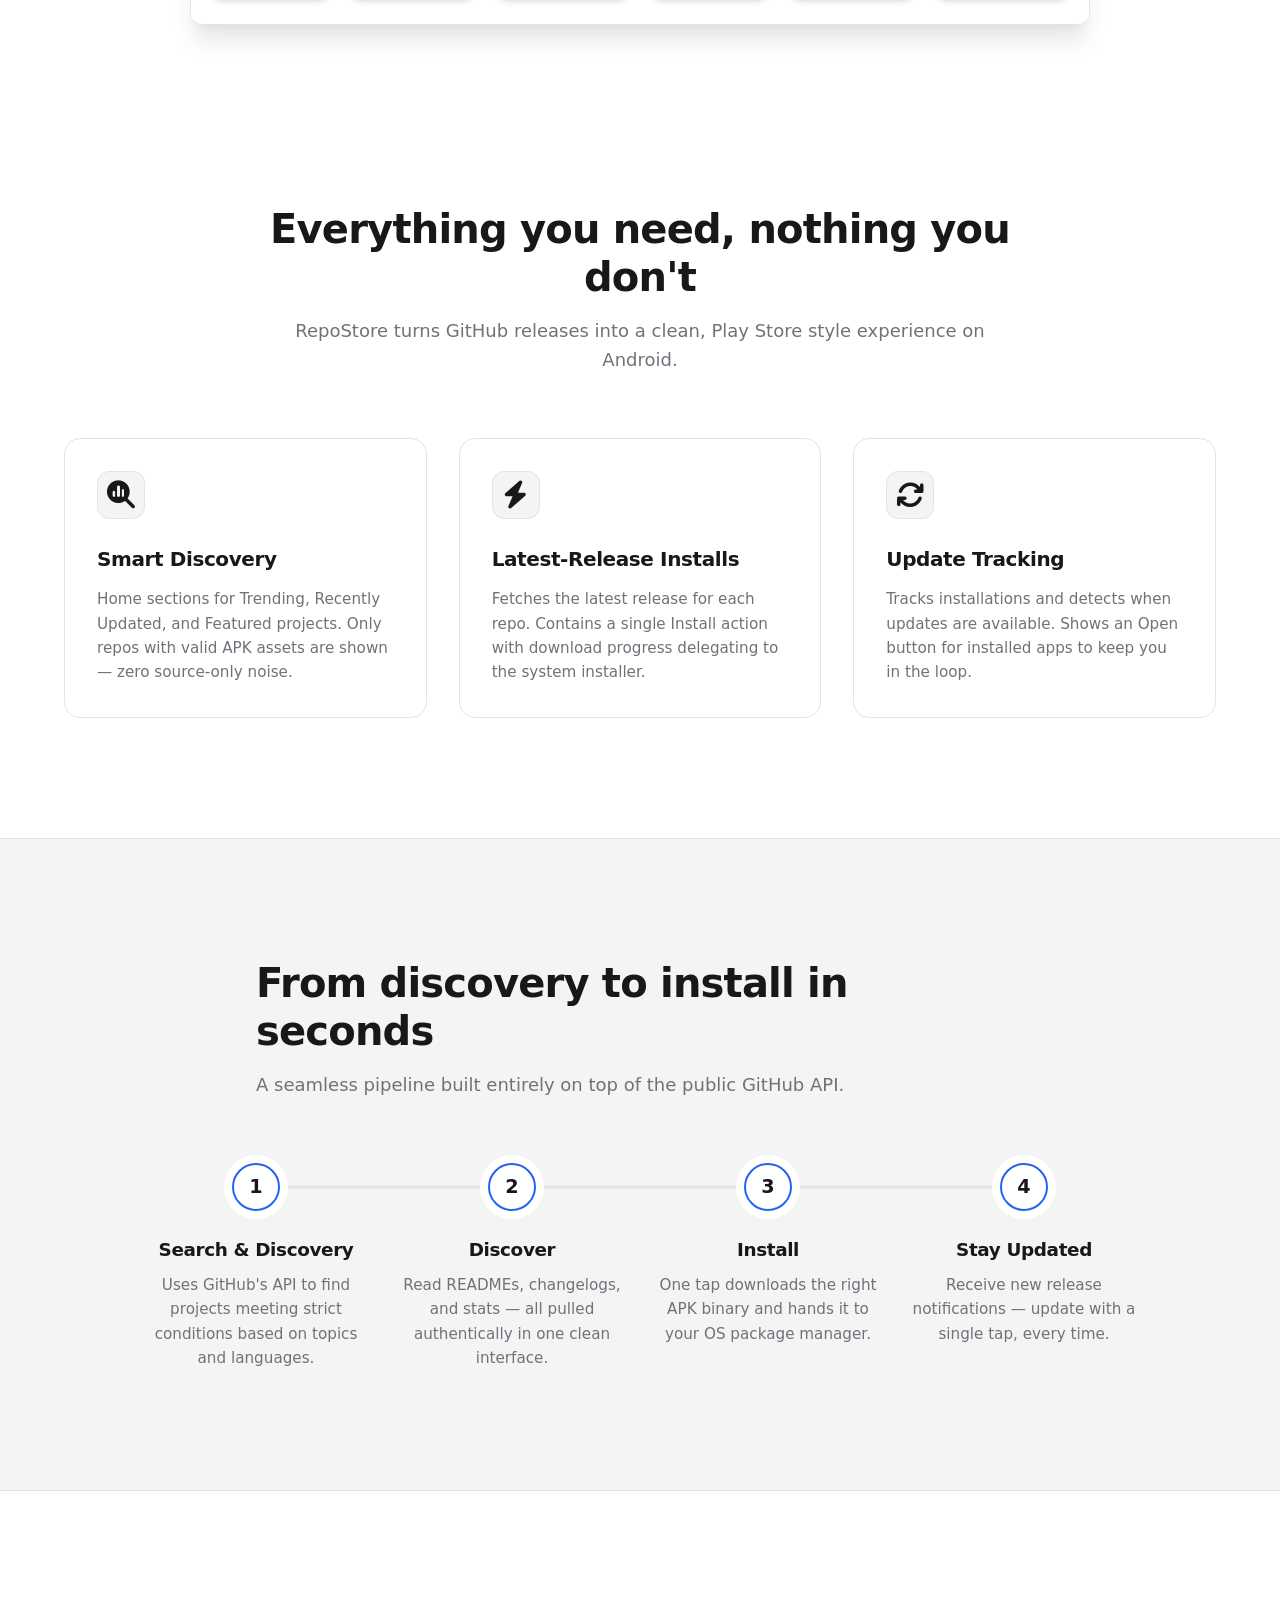
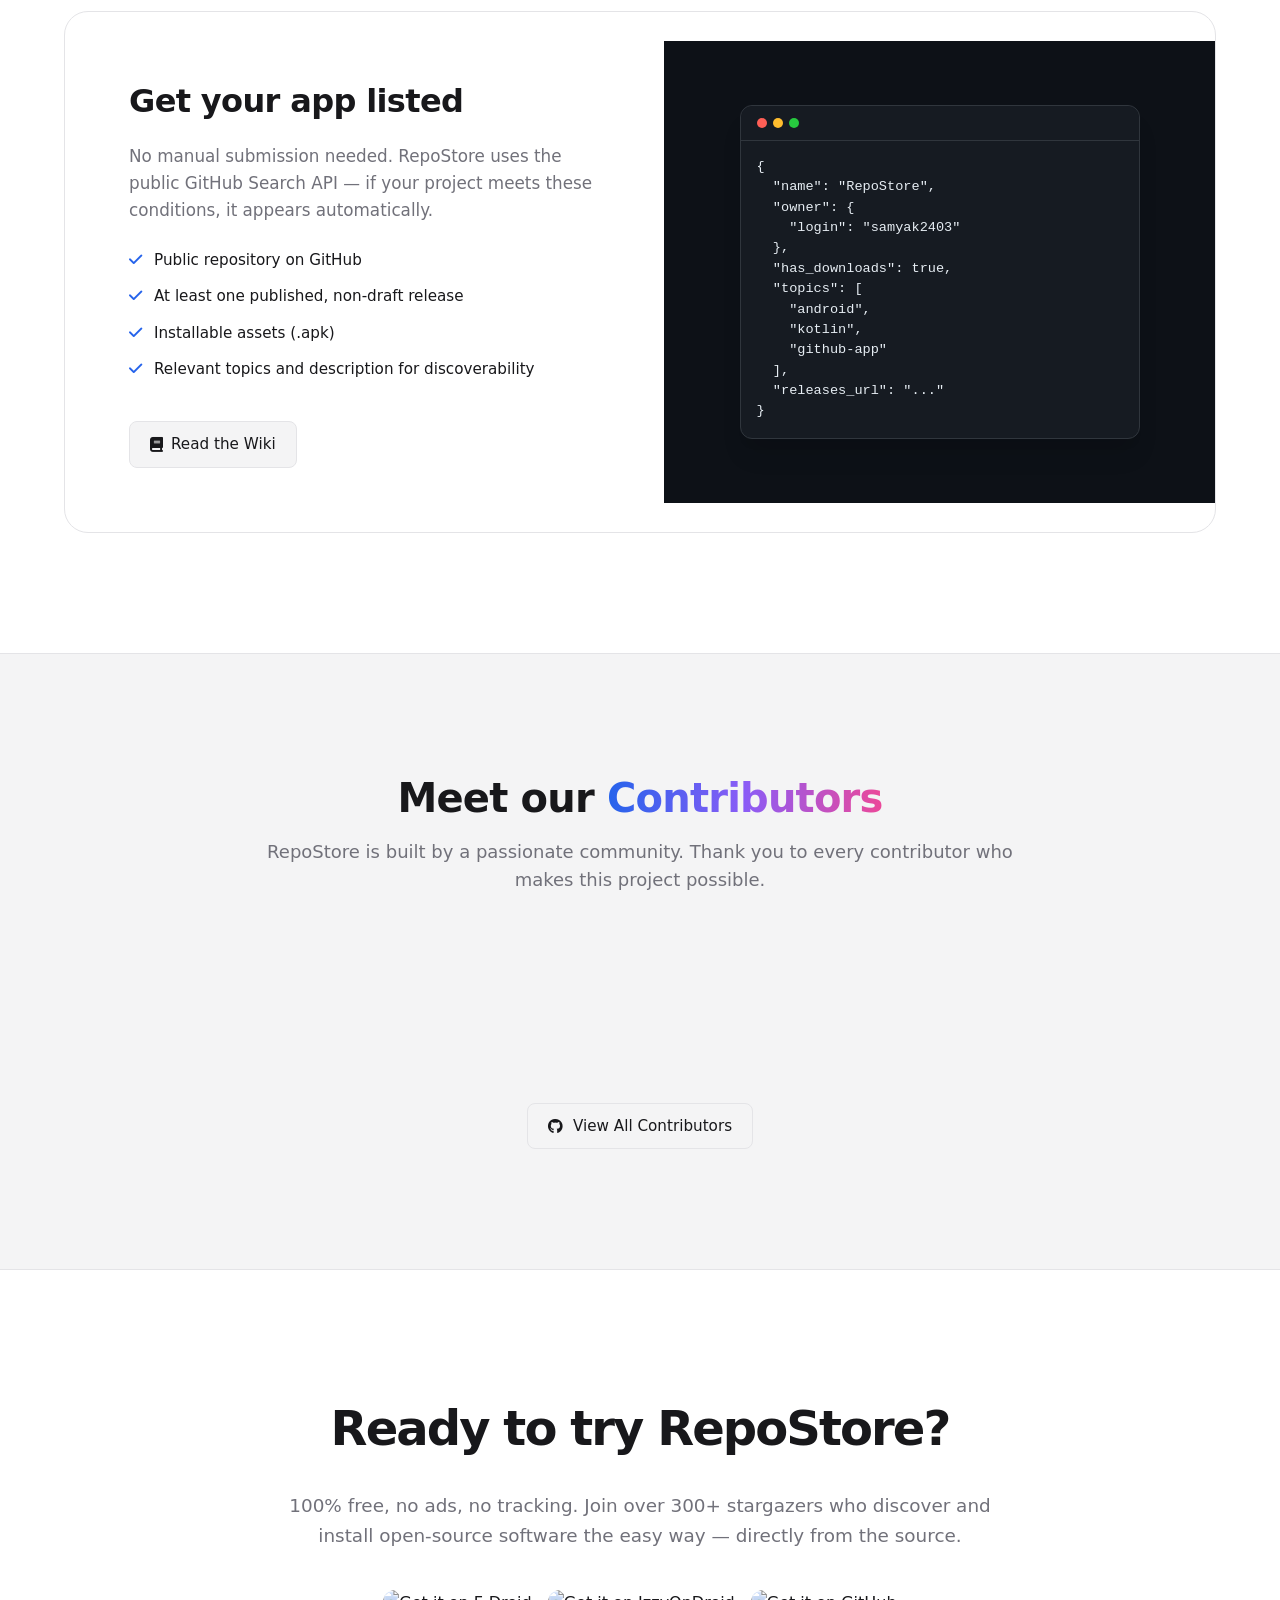
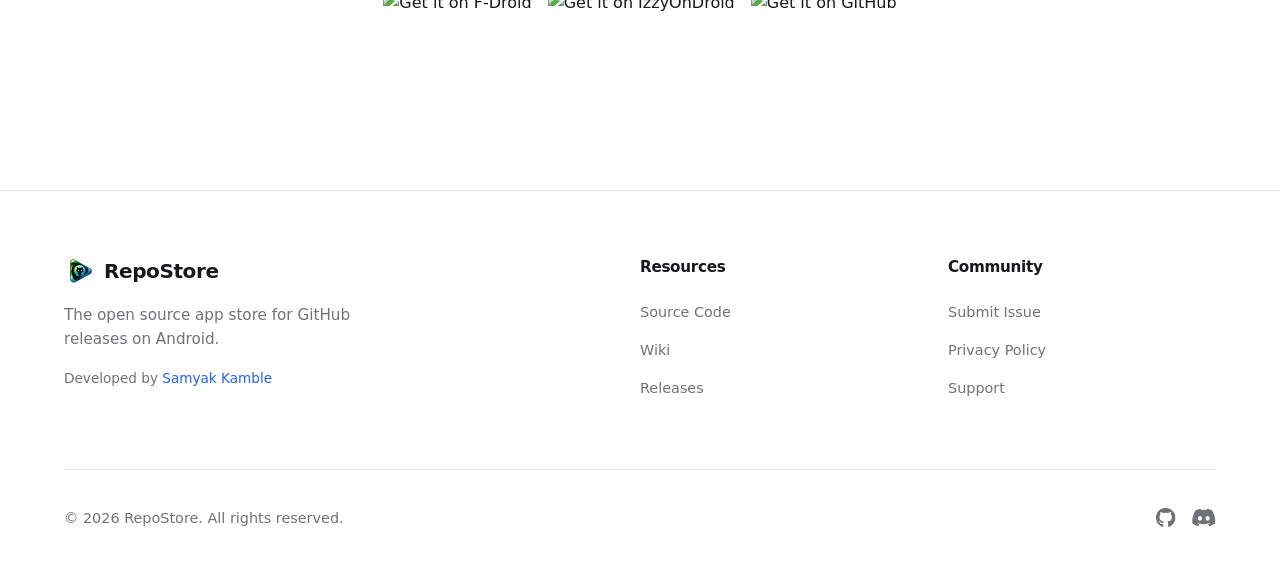
==== commit fcdc0b5e: "fix: add security headers and CSP to resolve Webroot malicious false positive - Add Content-Security" ====
--- a/index.html
+++ b/index.html
@@ -4,6 +4,10 @@
 <head>
     <meta charset="UTF-8">
     <meta name="viewport" content="width=device-width, initial-scale=1.0">
+    <meta http-equiv="X-Content-Type-Options" content="nosniff">
+    <meta name="referrer" content="strict-origin-when-cross-origin">
+    <meta http-equiv="Content-Security-Policy" content="default-src 'self'; script-src 'self' https://cdnjs.cloudflare.com; style-src 'self' 'unsafe-inline' https://fonts.googleapis.com https://cdnjs.cloudflare.com; font-src https://fonts.gstatic.com https://cdnjs.cloudflare.com; img-src 'self' https://raw.githubusercontent.com https://fdroid.gitlab.io https://gitlab.com https://avatars.githubusercontent.com data:; connect-src https://api.github.com;">
+    <meta name="description" content="RepoStore is an open-source Android app store for discovering, downloading, and installing apps directly from GitHub releases.">
     <title>RepoStore - The App Store for GitHub Releases</title>
     <!-- Google Fonts -->
     <link rel="preconnect" href="https://fonts.googleapis.com">
@@ -28,14 +32,13 @@
                 <li><a href="#how-it-works">How It Works</a></li>
                 <li><a href="#developers">Developers</a></li>
                 <li><a href="stats.html">Stats</a></li>
-                <li><a href="games.html" class="nav-games-link">Games <span class="new-tag">NEW</span></a></li>
                 <li><a href="#contributors">Contributors</a></li>
             </ul>
             <div class="nav-actions">
                 <button id="theme-toggle" class="icon-btn" aria-label="Toggle Dark Mode">
                     <i class="fa-solid fa-moon"></i>
                 </button>
-                <a href="https://github.com/samyak2403/RepoStore" target="_blank" class="icon-btn" aria-label="GitHub Repository">
+                <a href="https://github.com/samyak2403/RepoStore" target="_blank" rel="noopener noreferrer" class="icon-btn" aria-label="GitHub Repository">
                     <i class="fa-brands fa-github"></i>
                 </a>
                 <a href="#download" class="btn btn-primary nav-download">Download</a>
@@ -45,8 +48,6 @@
             </div>
             
         </div>
-
-        <div id="my-banner"></div>
 
         <!-- Mobile Menu -->
         <div class="mobile-menu" id="mobile-menu">
@@ -55,7 +56,6 @@
                 <li><a href="#how-it-works">How It Works</a></li>
                 <li><a href="#developers">Developers</a></li>
                 <li><a href="stats.html">Stats</a></li>
-                <li><a href="games.html" class="nav-games-link">Games <span class="new-tag">NEW</span></a></li>
                 <li><a href="#download" class="btn btn-primary"
                         style="display: inline-block; text-align: center; width: 100%;">Download Latest</a></li>
             </ul>
@@ -101,13 +101,13 @@
 
             <div class="hero-actions" style="display: flex; flex-direction: column; align-items: center; gap: 2rem; margin-bottom: 64px;">
                 <div class="hero-buttons" style="margin-bottom: 0;">
-                    <a href="https://f-droid.org/packages/com.samyak.repostore" target="_blank" class="store-badge-link">
+                    <a href="https://f-droid.org/packages/com.samyak.repostore" target="_blank" rel="noopener noreferrer" class="store-badge-link">
                         <img src="https://fdroid.gitlab.io/artwork/badge/get-it-on.png" alt="Get it on F-Droid" class="store-badge">
                     </a>
-                    <a href="https://apt.izzysoft.de/packages/com.samyak.repostore" target="_blank" class="store-badge-link">
+                    <a href="https://apt.izzysoft.de/packages/com.samyak.repostore" target="_blank" rel="noopener noreferrer" class="store-badge-link">
                         <img src="https://gitlab.com/IzzyOnDroid/repo/-/raw/master/assets/IzzyOnDroid.png" alt="Get it on IzzyOnDroid" class="store-badge">
                     </a>
-                    <a href="https://github.com/samyak2403/RepoStore/releases/latest" target="_blank" class="store-badge-link">
+                    <a href="https://github.com/samyak2403/RepoStore/releases/latest" target="_blank" rel="noopener noreferrer" class="store-badge-link">
                         <img src="https://raw.githubusercontent.com/machiav3lli/oandbackupx/034b226cea5c1b30eb4f6a6f313e4dadcbb0ece4/badge_github.png" alt="Get it on GitHub" class="store-badge">
                     </a>
                 </div>
@@ -261,7 +261,7 @@
                         <li><i class="fa-solid fa-check text-accent"></i> Relevant topics and description for
                             discoverability</li>
                     </ul>
-                    <a href="https://github.com/Samyak-Kamble" target="_blank" class="btn btn-secondary mt-4">
+                    <a href="https://github.com/Samyak-Kamble" target="_blank" rel="noopener noreferrer" class="btn btn-secondary mt-4">
                         <i class="fa-solid fa-book"></i> Read the Wiki
                     </a>
                 </div>
@@ -309,7 +309,7 @@
             </div>
 
             <div class="contributors-cta text-center">
-                <a href="https://github.com/samyak2403/RepoStore/graphs/contributors" target="_blank" class="btn btn-secondary mt-4">
+                <a href="https://github.com/samyak2403/RepoStore/graphs/contributors" target="_blank" rel="noopener noreferrer" class="btn btn-secondary mt-4">
                     <i class="fa-brands fa-github"></i> View All Contributors
                 </a>
             </div>
@@ -325,13 +325,13 @@
                 software the easy way — directly from the source.</p>
 
             <div class="cta-buttons flex-wrap">
-                <a href="https://f-droid.org/packages/com.samyak.repostore" target="_blank" class="store-badge-link">
+                <a href="https://f-droid.org/packages/com.samyak.repostore" target="_blank" rel="noopener noreferrer" class="store-badge-link">
                     <img src="https://fdroid.gitlab.io/artwork/badge/get-it-on.png" alt="Get it on F-Droid" class="store-badge">
                 </a>
-                <a href="https://apt.izzysoft.de/packages/com.samyak.repostore" target="_blank" class="store-badge-link">
+                <a href="https://apt.izzysoft.de/packages/com.samyak.repostore" target="_blank" rel="noopener noreferrer" class="store-badge-link">
                     <img src="https://gitlab.com/IzzyOnDroid/repo/-/raw/master/assets/IzzyOnDroid.png" alt="Get it on IzzyOnDroid" class="store-badge">
                 </a>
-                <a href="https://github.com/samyak2403/RepoStore/releases/latest" target="_blank" class="store-badge-link">
+                <a href="https://github.com/samyak2403/RepoStore/releases/latest" target="_blank" rel="noopener noreferrer" class="store-badge-link">
                     <img src="https://raw.githubusercontent.com/machiav3lli/oandbackupx/034b226cea5c1b30eb4f6a6f313e4dadcbb0ece4/badge_github.png" alt="Get it on GitHub" class="store-badge">
                 </a>
             </div>
@@ -348,7 +348,7 @@
                     </div>
                     <p>The open source app store for GitHub releases on Android.</p>
                     <p class="dev-credit">Developed by <a href="https://github.com/samyak2403" target="_blank"
-                            class="text-accent">Samyak Kamble</a></p>
+                            rel="noopener noreferrer" class="text-accent">Samyak Kamble</a></p>
                 </div>
 
                 <div class="footer-links-group">
@@ -383,7 +383,6 @@
 
     <script src="https://cdnjs.cloudflare.com/ajax/libs/qrcodejs/1.0.0/qrcode.min.js"></script>
     <script src="script.js"></script>
-    <script src="https://keepandroidopen.org/banner.js?size=minimal&animation=off&id=my-banner"></script>
 </body>
 
 </html>
--- a/style.css
+++ b/style.css
@@ -1780,54 +1780,3 @@
     .summary-card { padding: 16px 24px; min-width: 150px; }
     .summary-value { font-size: 1.8rem; }
 }
-
-/* ==========================================
-   Glowing Games Nav Link
-   ========================================== */
-.nav-games-link {
-    background: linear-gradient(135deg, #a855f7, #3b82f6);
-    -webkit-background-clip: text;
-    -webkit-text-fill-color: transparent;
-    font-weight: 800 !important;
-    position: relative;
-    transition: all 0.3s ease;
-    animation: multiGlow 2s infinite alternate;
-}
-
-.nav-games-link:hover {
-    filter: brightness(1.2);
-    transform: translateY(-1px);
-}
-
-@keyframes multiGlow {
-    0% {
-        filter: drop-shadow(0 0 2px rgba(168, 85, 247, 0.4));
-    }
-    100% {
-        filter: drop-shadow(0 0 8px rgba(168, 85, 247, 0.8)) drop-shadow(0 0 12px rgba(59, 130, 246, 0.6));
-    }
-}
-
-/* ==========================================
-   New Tag Styles
-   ========================================== */
-.new-tag {
-    display: inline-block;
-    background: linear-gradient(135deg, #ef4444, #f59e0b);
-    color: white !important;
-    font-size: 0.6rem;
-    font-weight: 800;
-    padding: 2px 6px;
-    border-radius: 4px;
-    margin-left: 5px;
-    vertical-align: middle;
-    -webkit-text-fill-color: white !important;
-    box-shadow: 0 0 10px rgba(239, 68, 68, 0.4);
-    animation: tagPulse 1.5s infinite;
-}
-
-@keyframes tagPulse {
-    0% { transform: scale(1); opacity: 1; }
-    50% { transform: scale(1.1); opacity: 0.8; }
-    100% { transform: scale(1); opacity: 1; }
-}
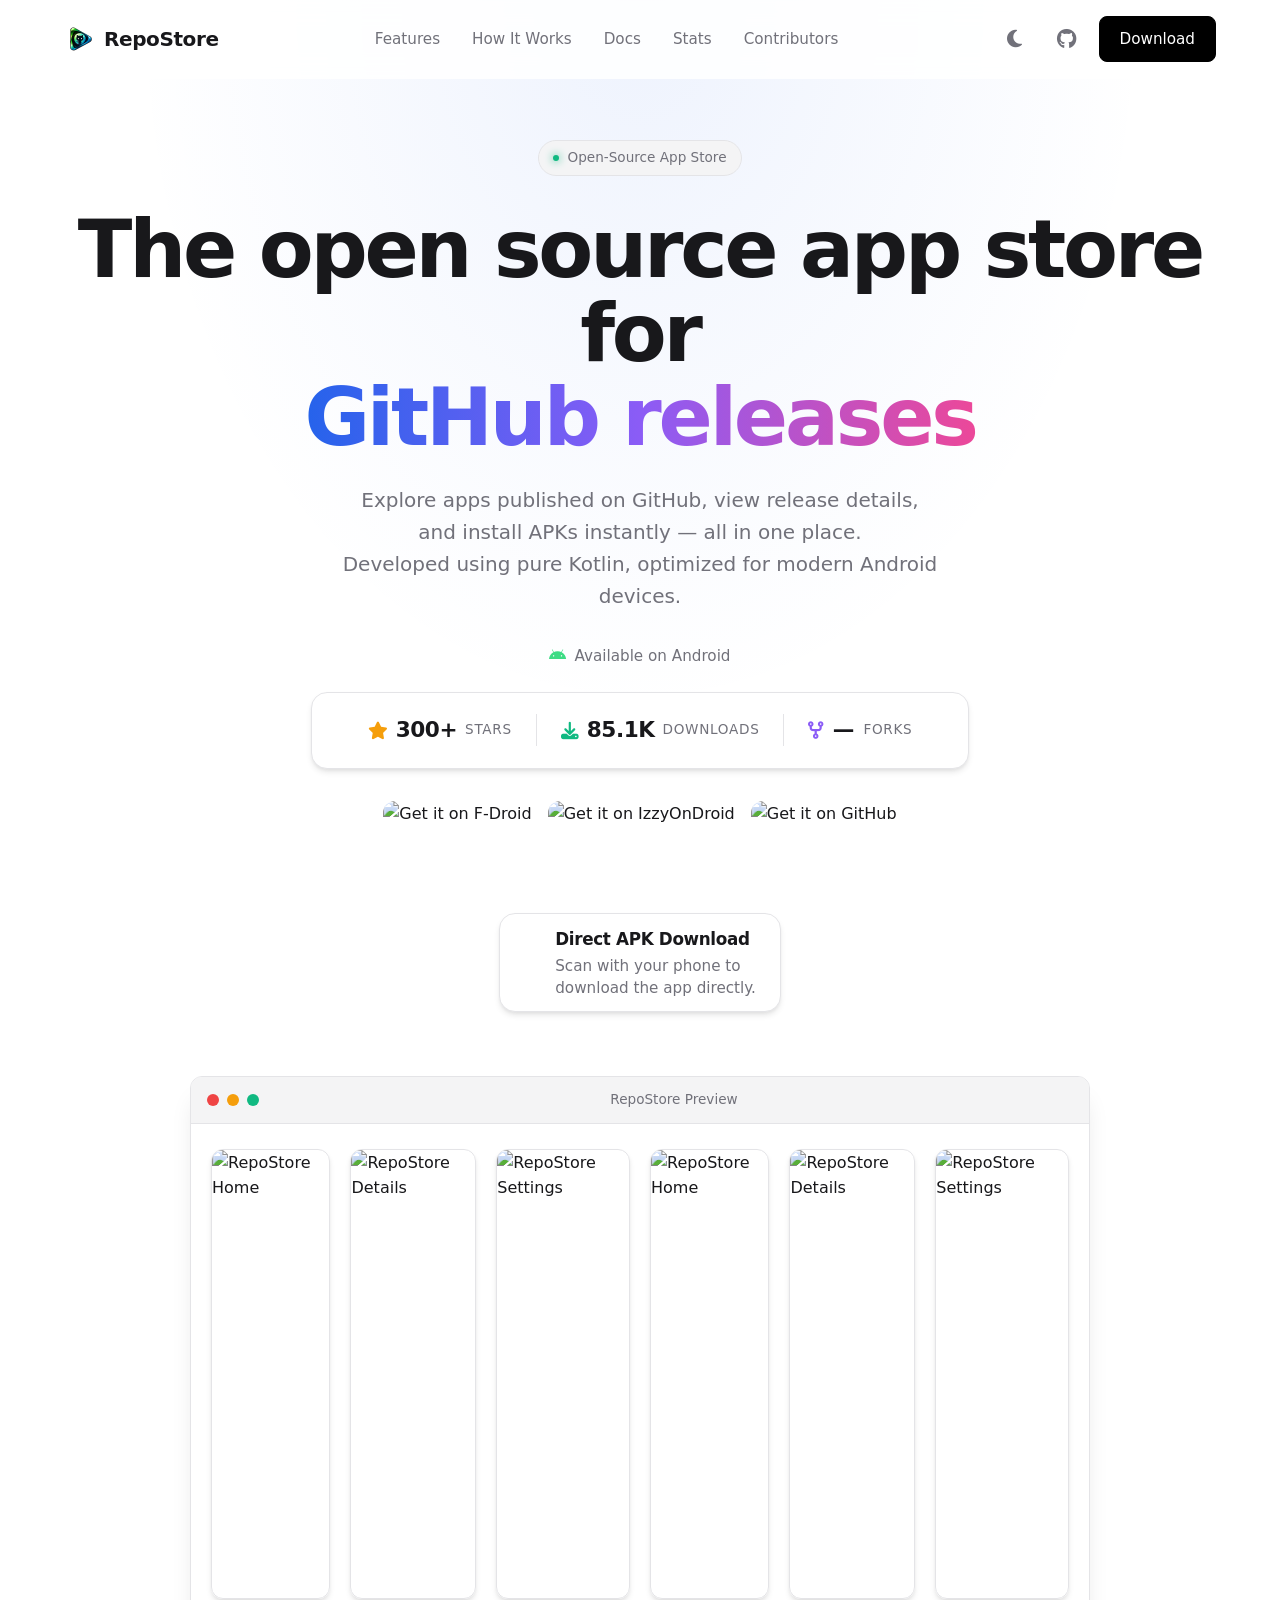
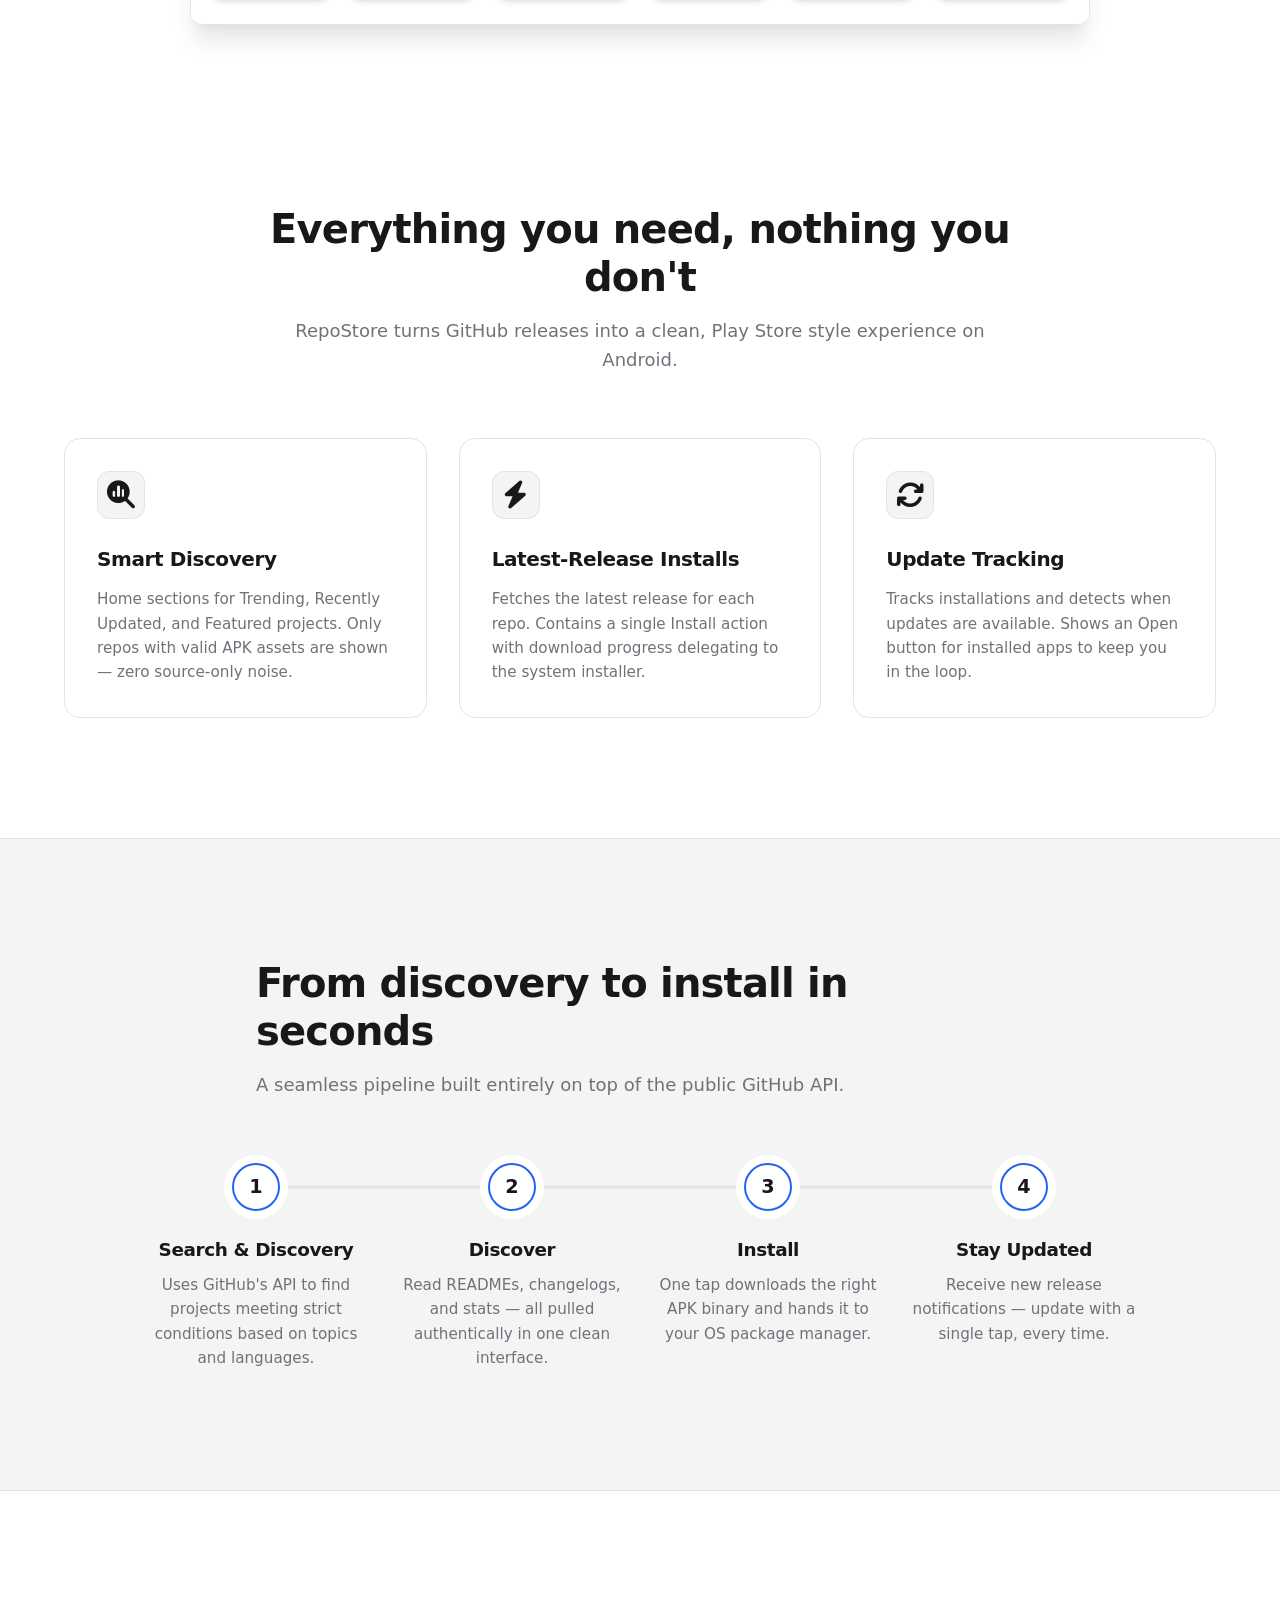
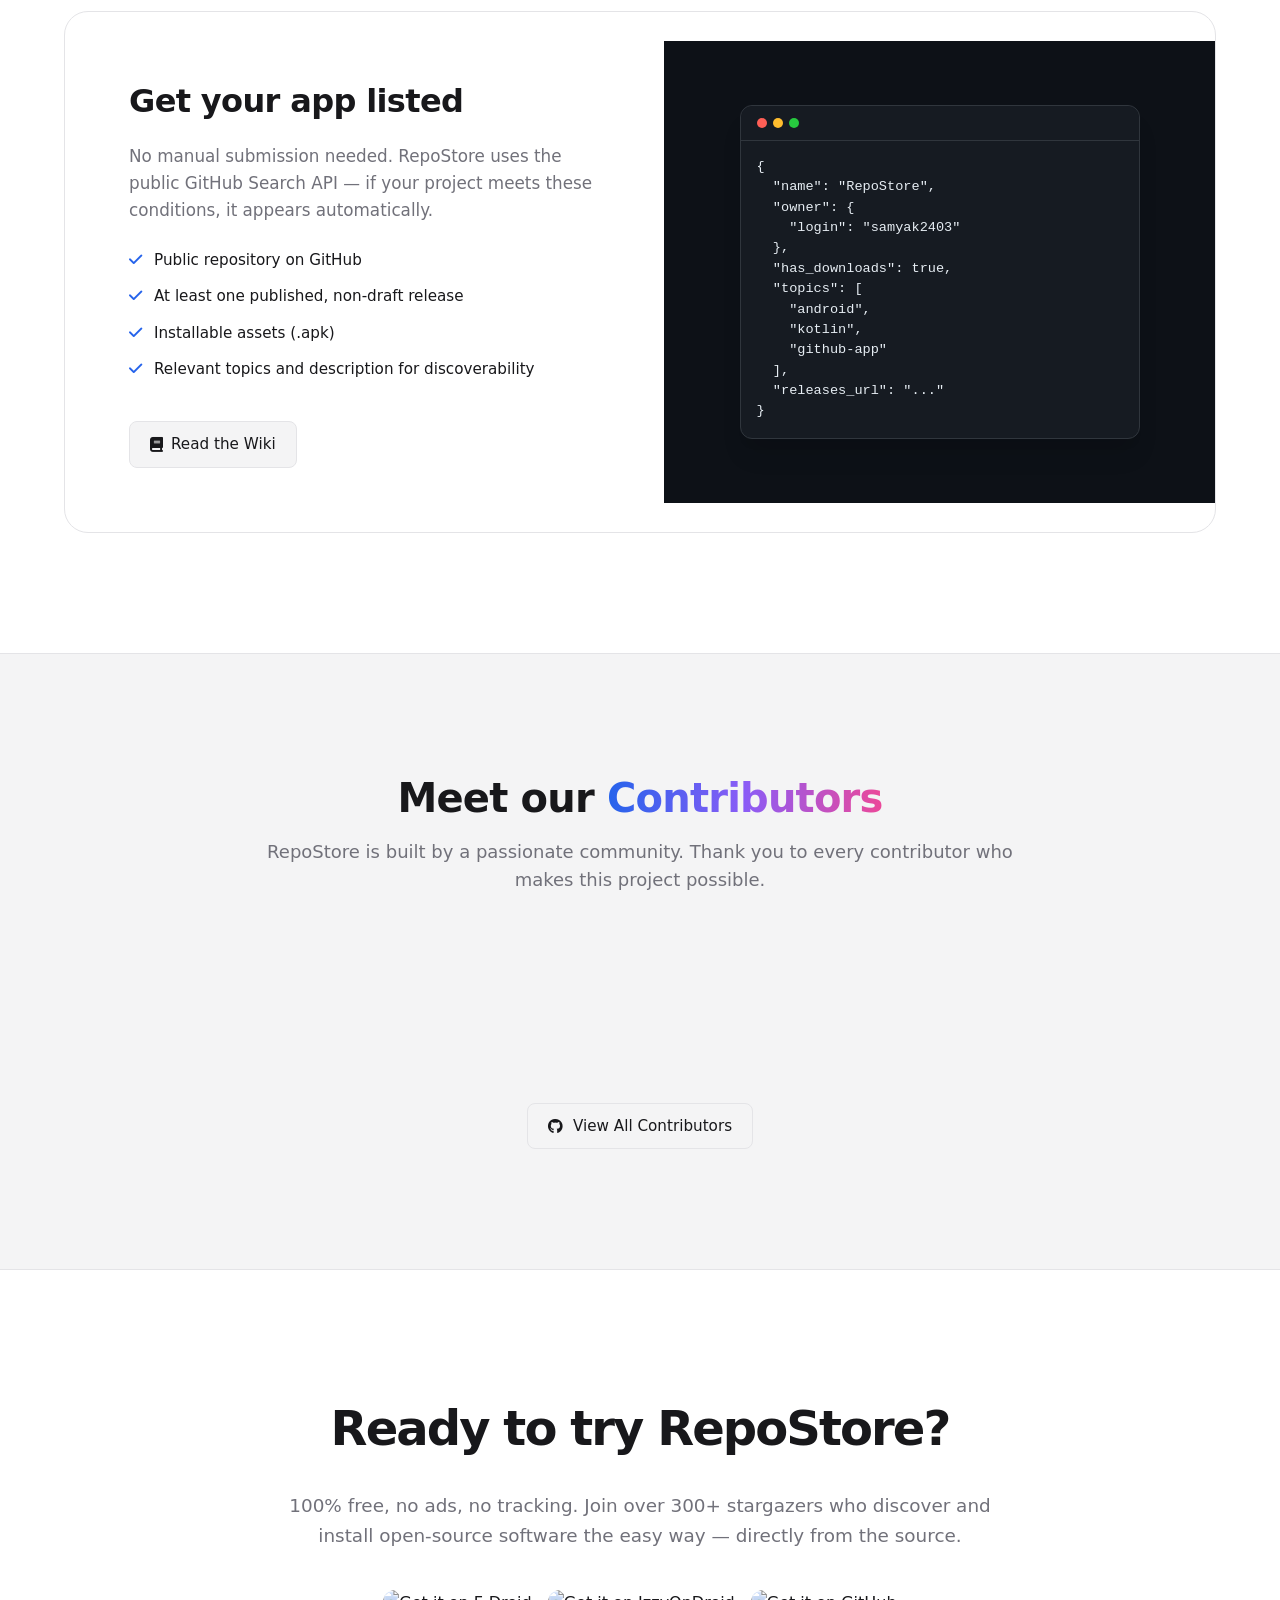
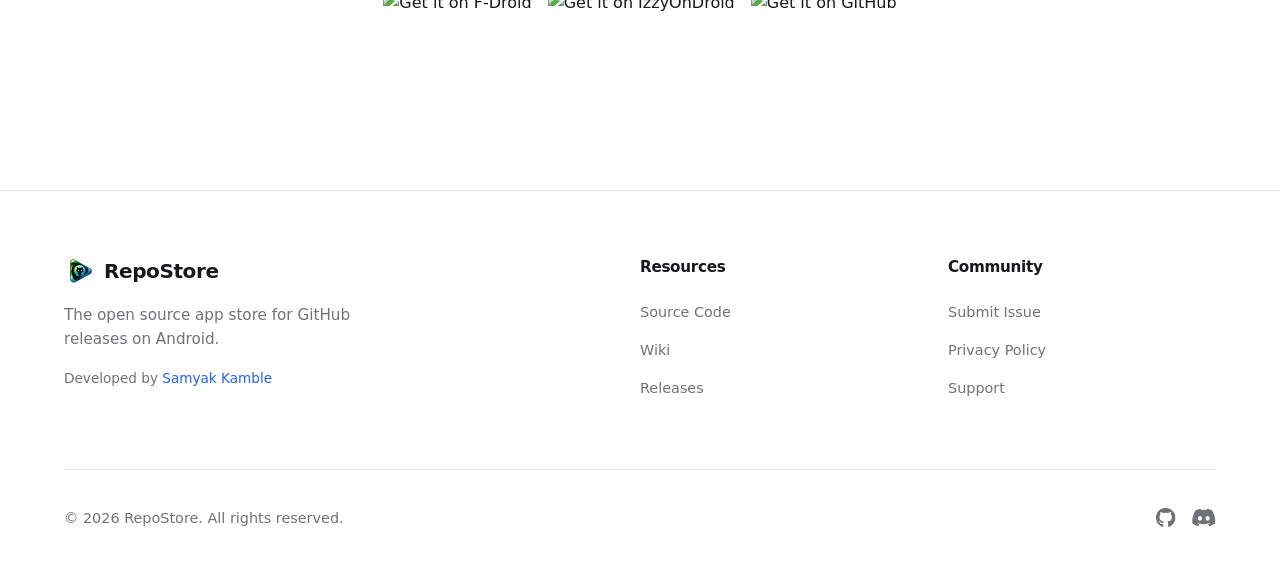
==== commit ab0f5b09: "Add developer docs page, F-Droid/IzzyOnDroid download stats, combined totals, and platform charts" ====
--- a/index.html
+++ b/index.html
@@ -30,7 +30,7 @@
             <ul class="nav-links">
                 <li><a href="#features">Features</a></li>
                 <li><a href="#how-it-works">How It Works</a></li>
-                <li><a href="#developers">Developers</a></li>
+                <li><a href="docs.html">Docs</a></li>
                 <li><a href="stats.html">Stats</a></li>
                 <li><a href="#contributors">Contributors</a></li>
             </ul>
@@ -54,7 +54,7 @@
             <ul>
                 <li><a href="#features">Features</a></li>
                 <li><a href="#how-it-works">How It Works</a></li>
-                <li><a href="#developers">Developers</a></li>
+                <li><a href="docs.html">Docs</a></li>
                 <li><a href="stats.html">Stats</a></li>
                 <li><a href="#download" class="btn btn-primary"
                         style="display: inline-block; text-align: center; width: 100%;">Download Latest</a></li>
--- a/style.css
+++ b/style.css
@@ -1776,7 +1776,140 @@
     font-weight: 800;
     color: var(--text-primary);
 }
+.summary-card .text-accent {
+    display: inline-block;
+    margin-top: 8px;
+}
+.summary-caption {
+    display: block;
+    font-size: 0.75rem;
+    color: var(--text-secondary);
+    margin-top: 2px;
+}
 @media (max-width: 480px) {
     .summary-card { padding: 16px 24px; min-width: 150px; }
     .summary-value { font-size: 1.8rem; }
 }
+
+/* ==========================================
+   Developer Docs Page
+   ========================================== */
+.docs-section { padding-top: 120px; padding-bottom: 60px; }
+.docs-layout {
+    display: grid;
+    grid-template-columns: 220px 1fr;
+    gap: 48px;
+    align-items: start;
+}
+.docs-sidebar {
+    position: sticky;
+    top: 100px;
+    align-self: start;
+}
+.docs-sidebar-title {
+    font-size: 0.8rem;
+    text-transform: uppercase;
+    letter-spacing: 0.05em;
+    color: var(--text-secondary);
+    margin-bottom: 12px;
+}
+.docs-sidebar ul { list-style: none; padding: 0; margin: 0; }
+.docs-sidebar li { margin-bottom: 8px; }
+.docs-sidebar a {
+    color: var(--text-secondary);
+    text-decoration: none;
+    font-size: 0.95rem;
+    transition: color 0.2s ease;
+}
+.docs-sidebar a:hover { color: var(--primary-color, #3b82f6); }
+
+.docs-header { margin-bottom: 40px; }
+.docs-header h1 { font-size: 2.5rem; margin-bottom: 12px; }
+.docs-header p { color: var(--text-secondary); max-width: 640px; line-height: 1.7; }
+
+.docs-block { margin-bottom: 48px; scroll-margin-top: 100px; }
+.docs-block h2 {
+    font-size: 1.5rem;
+    margin-bottom: 16px;
+    display: flex;
+    align-items: center;
+    gap: 10px;
+}
+.docs-block h2 i { color: var(--primary-color, #3b82f6); }
+.docs-block h3 { font-size: 1.1rem; margin-bottom: 6px; }
+.docs-block p { color: var(--text-secondary); line-height: 1.7; margin-bottom: 12px; }
+.docs-block a.text-accent { text-decoration: none; }
+
+.docs-checklist { list-style: none; padding: 0; margin: 0; }
+.docs-checklist li {
+    display: flex;
+    align-items: flex-start;
+    gap: 10px;
+    padding: 8px 0;
+    color: var(--text-secondary);
+    line-height: 1.6;
+}
+.docs-checklist li i { color: #10b981; margin-top: 4px; }
+.docs-checklist strong { color: var(--text-primary); }
+
+.docs-step {
+    display: flex;
+    gap: 16px;
+    padding: 16px 0;
+    border-bottom: 1px solid var(--border-color);
+}
+.docs-step:last-child { border-bottom: none; }
+.docs-step-num {
+    flex-shrink: 0;
+    width: 32px;
+    height: 32px;
+    border-radius: 50%;
+    background: var(--primary-color, #3b82f6);
+    color: #fff;
+    font-weight: 700;
+    display: flex;
+    align-items: center;
+    justify-content: center;
+}
+
+.docs-note {
+    background: var(--card-bg);
+    border: 1px solid var(--border-color);
+    border-radius: 10px;
+    padding: 10px 14px;
+    font-size: 0.9rem;
+}
+.docs-note i { color: #f59e0b; margin-right: 6px; }
+
+.docs-code {
+    background: var(--card-bg);
+    border: 1px solid var(--border-color);
+    border-radius: 12px;
+    padding: 18px 20px;
+    overflow-x: auto;
+    font-size: 0.9rem;
+    line-height: 1.6;
+}
+.docs-code code {
+    font-family: 'Consolas', 'Menlo', 'Courier New', monospace;
+    color: var(--text-primary);
+    white-space: pre;
+}
+.docs-block code {
+    background: var(--card-bg);
+    border: 1px solid var(--border-color);
+    border-radius: 4px;
+    padding: 1px 6px;
+    font-family: 'Consolas', 'Menlo', 'Courier New', monospace;
+    font-size: 0.88em;
+}
+.docs-code code { border: none; background: none; padding: 0; }
+
+.docs-faq { margin-bottom: 20px; }
+.docs-cta { display: inline-flex; align-items: center; gap: 8px; margin-top: 8px; }
+
+@media (max-width: 860px) {
+    .docs-layout { grid-template-columns: 1fr; gap: 24px; }
+    .docs-sidebar { position: static; }
+    .docs-header h1 { font-size: 2rem; }
+}
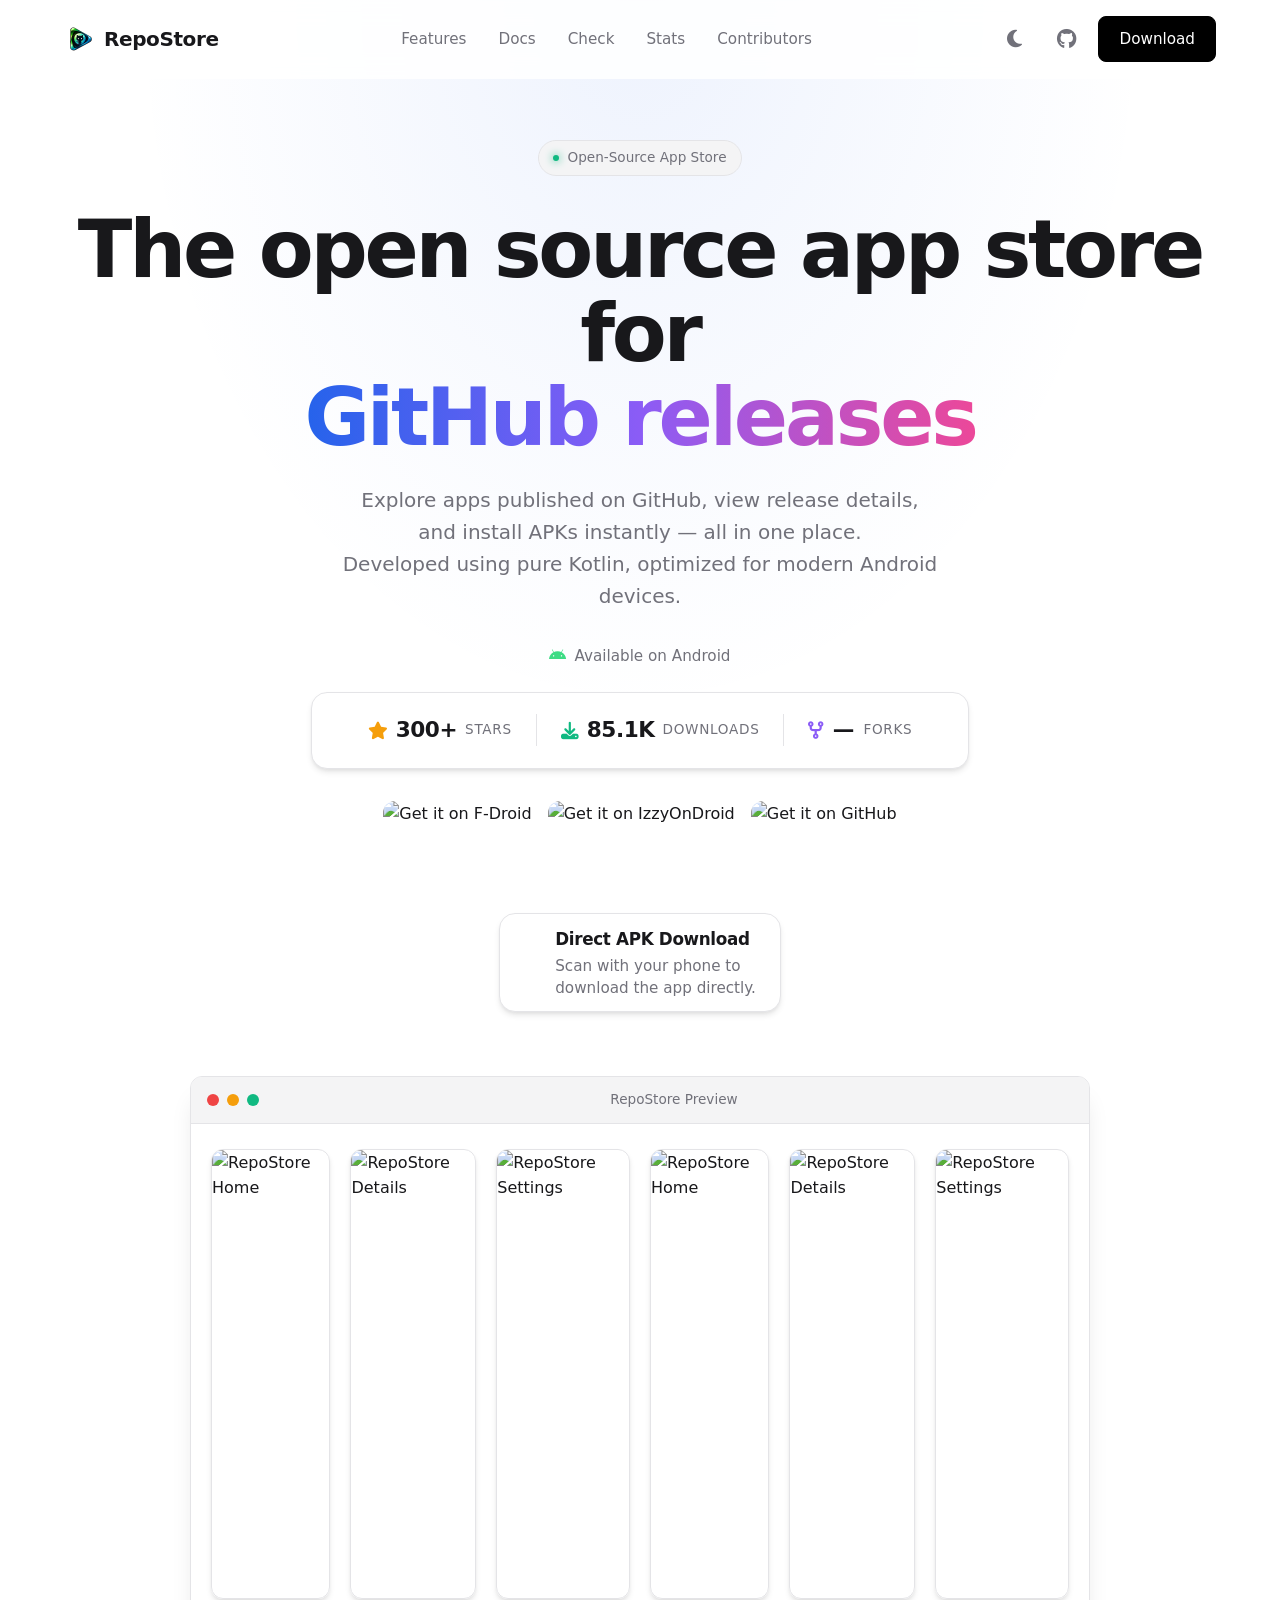
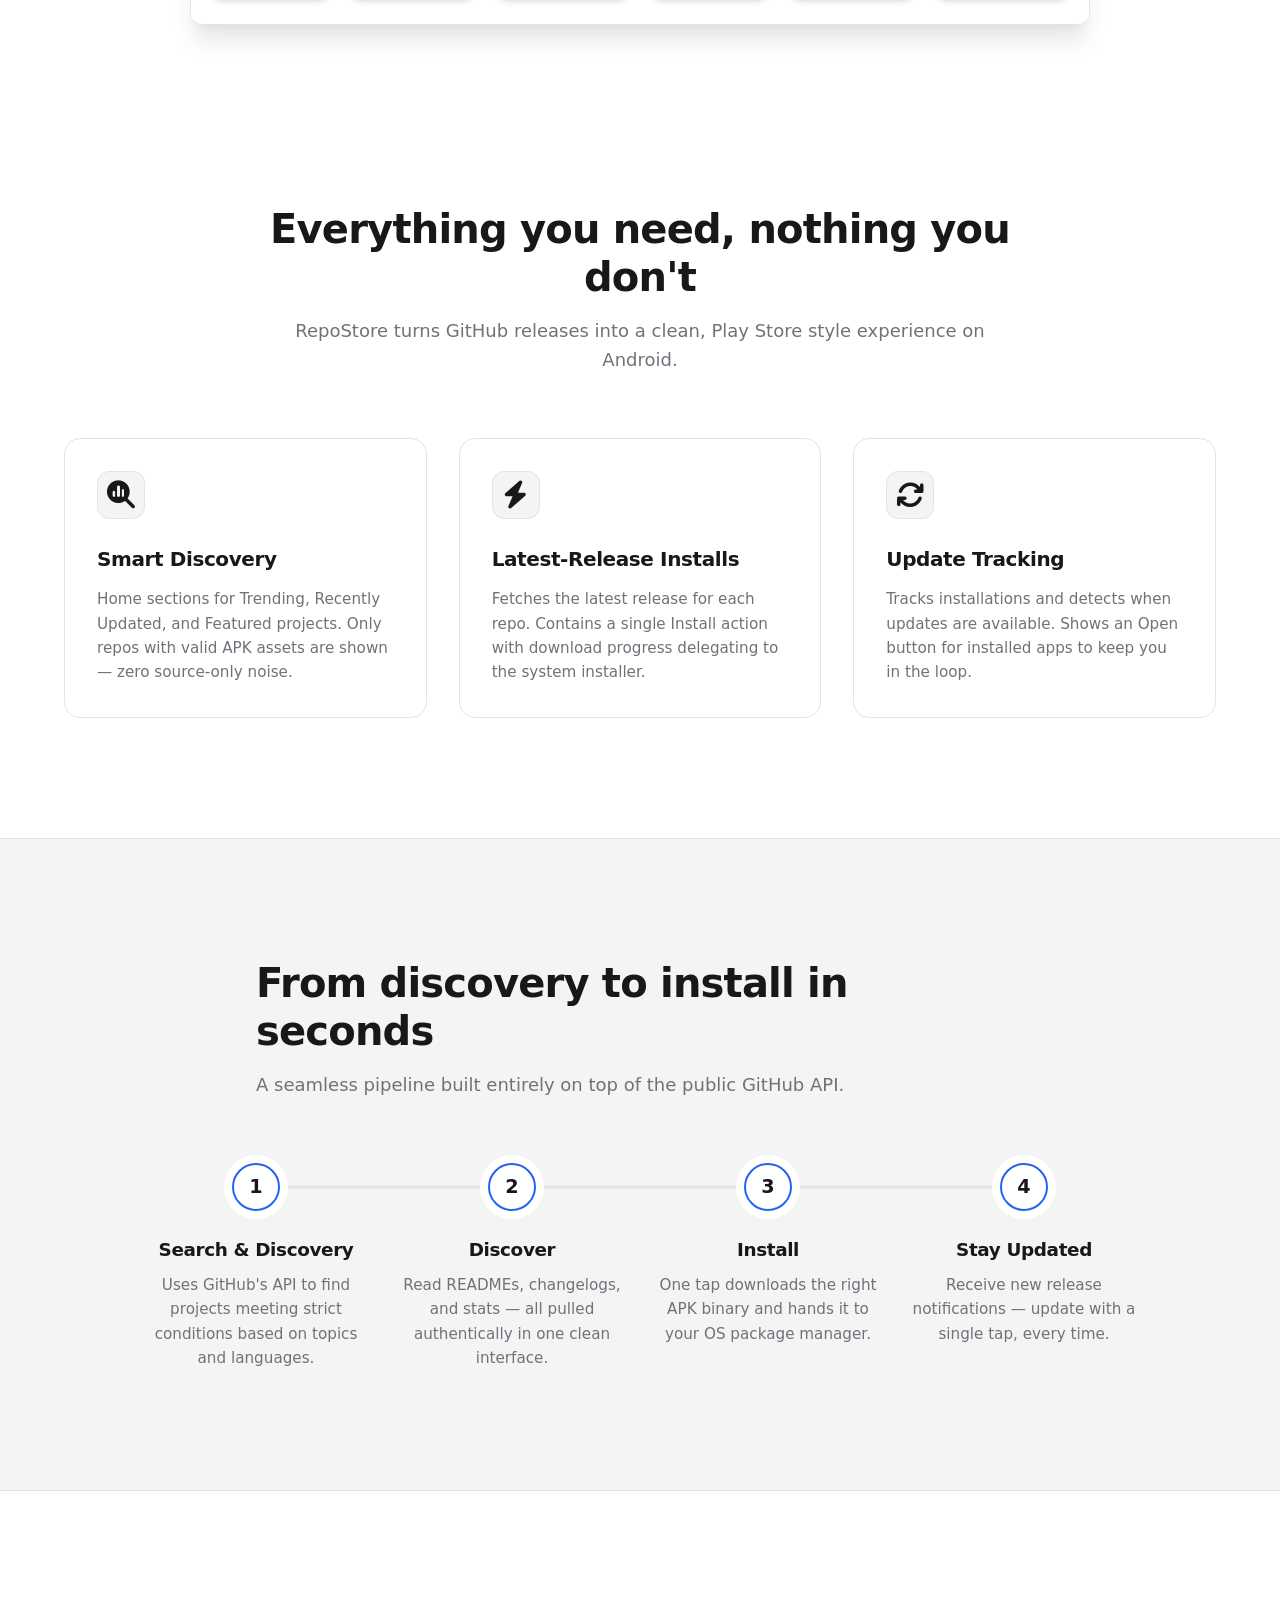
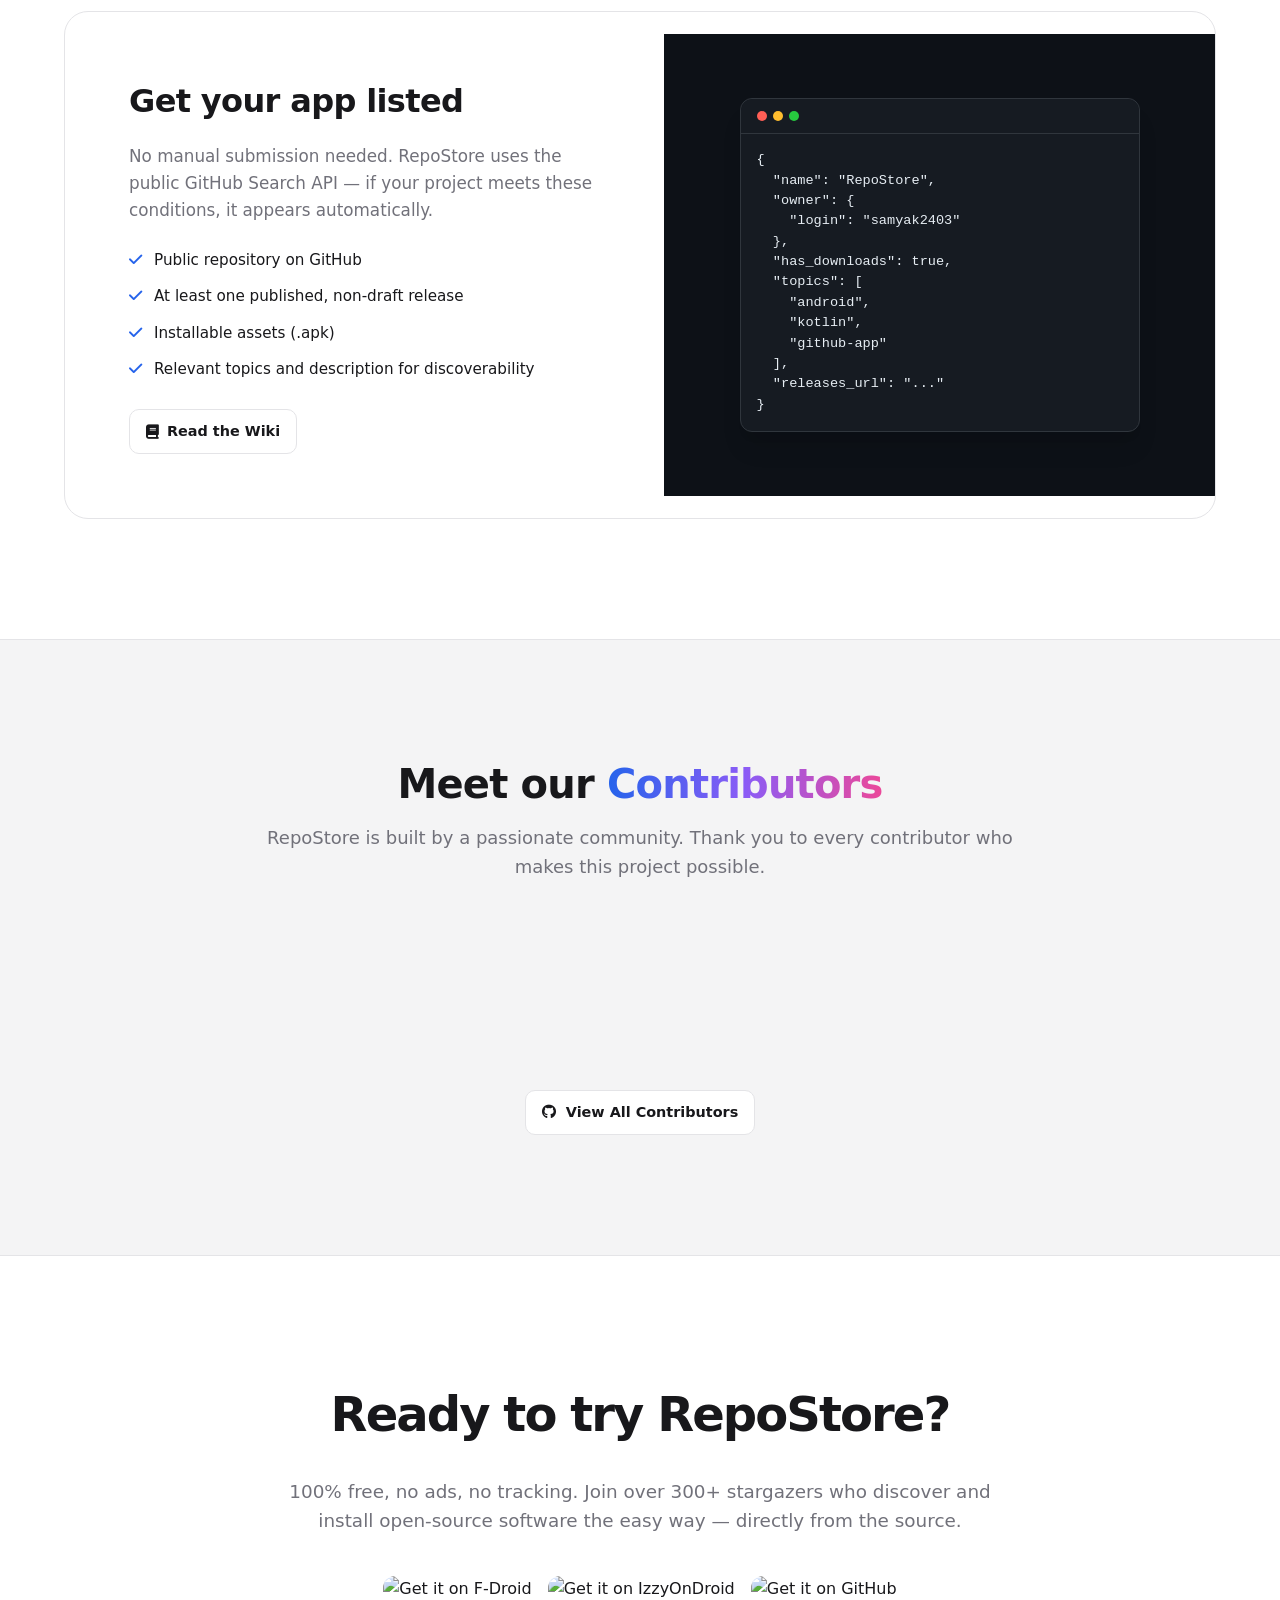
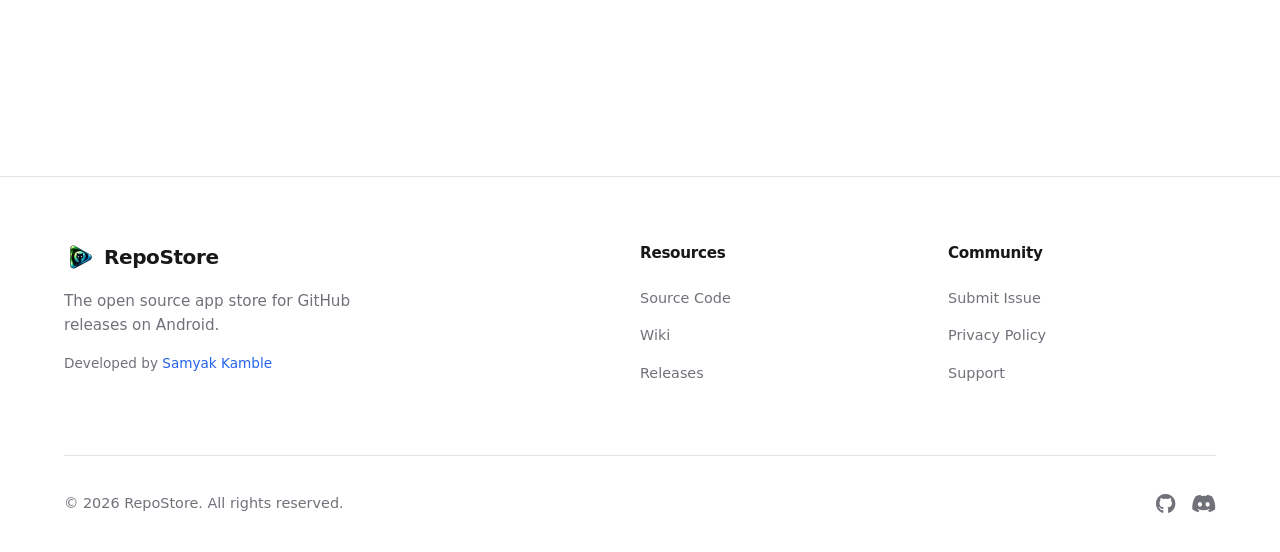
==== commit fc5a0ed8: "Add compatibility checker page with shareable links, score bar, and expandable checks; link from doc" ====
--- a/index.html
+++ b/index.html
@@ -29,8 +29,8 @@
             </div>
             <ul class="nav-links">
                 <li><a href="#features">Features</a></li>
-                <li><a href="#how-it-works">How It Works</a></li>
                 <li><a href="docs.html">Docs</a></li>
+                <li><a href="check.html">Check</a></li>
                 <li><a href="stats.html">Stats</a></li>
                 <li><a href="#contributors">Contributors</a></li>
             </ul>
@@ -53,8 +53,8 @@
         <div class="mobile-menu" id="mobile-menu">
             <ul>
                 <li><a href="#features">Features</a></li>
-                <li><a href="#how-it-works">How It Works</a></li>
                 <li><a href="docs.html">Docs</a></li>
+                <li><a href="check.html">Check</a></li>
                 <li><a href="stats.html">Stats</a></li>
                 <li><a href="#download" class="btn btn-primary"
                         style="display: inline-block; text-align: center; width: 100%;">Download Latest</a></li>
--- a/style.css
+++ b/style.css
@@ -1913,3 +1913,274 @@
     .docs-sidebar { position: static; }
     .docs-header h1 { font-size: 2rem; }
 }
+
+/* ==========================================
+   Compatibility Checker Page
+   ========================================== */
+.check-section { padding-top: 120px; padding-bottom: 60px; min-height: 80vh; }
+.check-header { text-align: center; margin-bottom: 32px; }
+.check-header h1 { font-size: 2.5rem; margin-bottom: 12px; }
+.check-header p { color: var(--text-secondary); max-width: 600px; margin: 0 auto; line-height: 1.7; }
+
+.check-form {
+    display: flex;
+    gap: 12px;
+    max-width: 640px;
+    margin: 0 auto;
+}
+.check-input-wrap {
+    flex: 1;
+    display: flex;
+    align-items: center;
+    gap: 10px;
+    background: var(--card-bg);
+    border: 1px solid var(--border-color);
+    border-radius: 12px;
+    padding: 0 14px;
+}
+.check-input-wrap i { color: var(--text-secondary); }
+.check-input-wrap input {
+    flex: 1;
+    border: none;
+    background: transparent;
+    outline: none;
+    padding: 14px 0;
+    font-family: inherit;
+    font-size: 1rem;
+    color: var(--text-primary);
+}
+.check-form .btn { white-space: nowrap; }
+
+.check-hint {
+    text-align: center;
+    color: var(--text-secondary);
+    font-size: 0.9rem;
+    margin-top: 12px;
+}
+.check-hint .check-example { color: var(--primary-color, #3b82f6); text-decoration: none; }
+
+.check-results {
+    max-width: 640px;
+    margin: 40px auto 0;
+}
+
+.repo-header {
+    display: flex;
+    gap: 16px;
+    align-items: flex-start;
+    padding: 18px 20px;
+    background: var(--card-bg);
+    border: 1px solid var(--border-color);
+    border-radius: 14px;
+    margin-bottom: 16px;
+}
+.repo-header:empty { display: none; }
+.repo-avatar {
+    width: 56px;
+    height: 56px;
+    border-radius: 12px;
+    flex-shrink: 0;
+    border: 1px solid var(--border-color);
+}
+.repo-meta { flex: 1; min-width: 0; }
+.repo-name {
+    font-size: 1.1rem;
+    color: var(--text-primary);
+    text-decoration: none;
+    display: inline-flex;
+    align-items: center;
+    gap: 6px;
+}
+.repo-name i { font-size: 0.75rem; color: var(--text-secondary); }
+.repo-name:hover { color: var(--primary-color, #3b82f6); }
+.repo-desc {
+    color: var(--text-secondary);
+    font-size: 0.9rem;
+    margin: 4px 0 8px;
+    line-height: 1.5;
+}
+.repo-stats { display: flex; gap: 16px; flex-wrap: wrap; }
+.repo-stats span { color: var(--text-secondary); font-size: 0.85rem; }
+.repo-stats i { color: var(--primary-color, #3b82f6); margin-right: 4px; }
+
+.check-score {
+    background: var(--card-bg);
+    border: 1px solid var(--border-color);
+    border-radius: 14px;
+    padding: 14px 18px;
+    margin-bottom: 16px;
+}
+.check-score:empty { display: none; }
+.score-row {
+    display: flex;
+    justify-content: space-between;
+    align-items: baseline;
+    margin-bottom: 8px;
+}
+.score-label { color: var(--text-secondary); font-size: 0.85rem; text-transform: uppercase; letter-spacing: 0.04em; }
+.score-value { font-weight: 800; font-size: 1.1rem; }
+.score-track {
+    height: 8px;
+    border-radius: 999px;
+    background: var(--border-color);
+    overflow: hidden;
+}
+.score-fill {
+    height: 100%;
+    border-radius: 999px;
+    transition: width 0.6s cubic-bezier(0.16, 1, 0.3, 1);
+}
+.score-fill.full { background: #10b981; }
+.score-fill.ok { background: #f59e0b; }
+.score-fill.low { background: #ef4444; }
+
+.check-badge {
+    font-size: 0.68rem;
+    text-transform: uppercase;
+    letter-spacing: 0.04em;
+    color: var(--text-secondary);
+    background: var(--border-color);
+    padding: 1px 7px;
+    border-radius: 999px;
+    margin-left: 6px;
+    vertical-align: middle;
+}
+
+.verdict {
+    display: flex;
+    align-items: center;
+    gap: 14px;
+    padding: 18px 20px;
+    border-radius: 14px;
+    border: 1px solid var(--border-color);
+    margin-bottom: 16px;
+}
+.verdict i { font-size: 1.8rem; }
+.verdict strong { display: block; font-size: 1.05rem; }
+.verdict span { color: var(--text-secondary); font-size: 0.9rem; }
+.verdict.pass { background: rgba(16, 185, 129, 0.08); border-color: rgba(16, 185, 129, 0.4); }
+.verdict.pass i { color: #10b981; }
+.verdict.fail { background: rgba(239, 68, 68, 0.08); border-color: rgba(239, 68, 68, 0.4); }
+.verdict.fail i { color: #ef4444; }
+
+.check-list { list-style: none; padding: 0; margin: 0; }
+.check-item {
+    background: var(--card-bg);
+    border: 1px solid var(--border-color);
+    border-radius: 12px;
+    margin-bottom: 10px;
+    overflow: hidden;
+}
+.check-head {
+    display: flex;
+    align-items: flex-start;
+    gap: 12px;
+    width: 100%;
+    padding: 14px 16px;
+    background: transparent;
+    border: none;
+    cursor: pointer;
+    text-align: left;
+    font-family: inherit;
+    color: var(--text-primary);
+}
+.check-icon i { font-size: 1.25rem; margin-top: 2px; }
+.check-item.pass .check-icon i { color: #10b981; }
+.check-item.warn .check-icon i { color: #f59e0b; }
+.check-item.fail .check-icon i { color: #ef4444; }
+.check-text { display: flex; flex-direction: column; flex: 1; }
+.check-title { font-weight: 600; }
+.check-desc { color: var(--text-secondary); font-size: 0.88rem; margin-top: 2px; }
+.check-chevron {
+    color: var(--text-secondary);
+    margin-top: 4px;
+    transition: transform 0.25s ease;
+}
+.check-item.open .check-chevron { transform: rotate(180deg); }
+
+.check-detail {
+    max-height: 0;
+    overflow: hidden;
+    transition: max-height 0.3s ease;
+    padding: 0 16px 0 44px;
+}
+.check-item.open .check-detail {
+    max-height: 240px;
+    padding-bottom: 14px;
+}
+.check-detail p {
+    color: var(--text-secondary);
+    font-size: 0.88rem;
+    line-height: 1.6;
+    margin: 0;
+}
+.check-detail code {
+    background: var(--bg-color, rgba(127,127,127,0.15));
+    border: 1px solid var(--border-color);
+    border-radius: 4px;
+    padding: 1px 5px;
+    font-family: 'Consolas', 'Menlo', monospace;
+    font-size: 0.85em;
+}
+.check-detail .text-accent { text-decoration: none; }
+
+.check-actions {
+    display: flex;
+    gap: 10px;
+    flex-wrap: wrap;
+    margin-top: 16px;
+}
+.check-actions:empty { display: none; }
+.btn-secondary {
+    display: inline-flex;
+    align-items: center;
+    gap: 8px;
+    background: var(--card-bg);
+    color: var(--text-primary);
+    border: 1px solid var(--border-color);
+    padding: 10px 16px;
+    border-radius: 10px;
+    font-size: 0.9rem;
+    font-weight: 600;
+    cursor: pointer;
+    text-decoration: none;
+    transition: border-color 0.2s ease, transform 0.1s ease;
+}
+.btn-secondary:hover { border-color: var(--primary-color, #3b82f6); }
+.btn-secondary:active { transform: scale(0.98); }
+
+/* Skeleton loading */
+.skeleton {
+    position: relative;
+    overflow: hidden;
+    background: var(--border-color);
+    border-radius: 8px;
+}
+.skeleton::after {
+    content: "";
+    position: absolute;
+    inset: 0;
+    transform: translateX(-100%);
+    background: linear-gradient(90deg, transparent, rgba(255,255,255,0.08), transparent);
+    animation: skeleton-shine 1.2s infinite;
+}
+@keyframes skeleton-shine { 100% { transform: translateX(100%); } }
+.skeleton-avatar { width: 56px; height: 56px; border-radius: 12px; flex-shrink: 0; }
+.skeleton-line { height: 12px; width: 100%; margin: 6px 0; }
+.skeleton-line.lg { height: 16px; width: 40%; }
+.skeleton-line.sm { width: 25%; }
+.skeleton-item { padding: 18px 16px; }
+
+.check-note {
+    color: var(--text-secondary);
+    font-size: 0.85rem;
+    margin-top: 16px;
+    text-align: center;
+}
+.check-note i { color: var(--primary-color, #3b82f6); margin-right: 4px; }
+.check-note .text-accent { text-decoration: none; }
+
+@media (max-width: 560px) {
+    .check-form { flex-direction: column; }
+    .check-header h1 { font-size: 2rem; }
+}
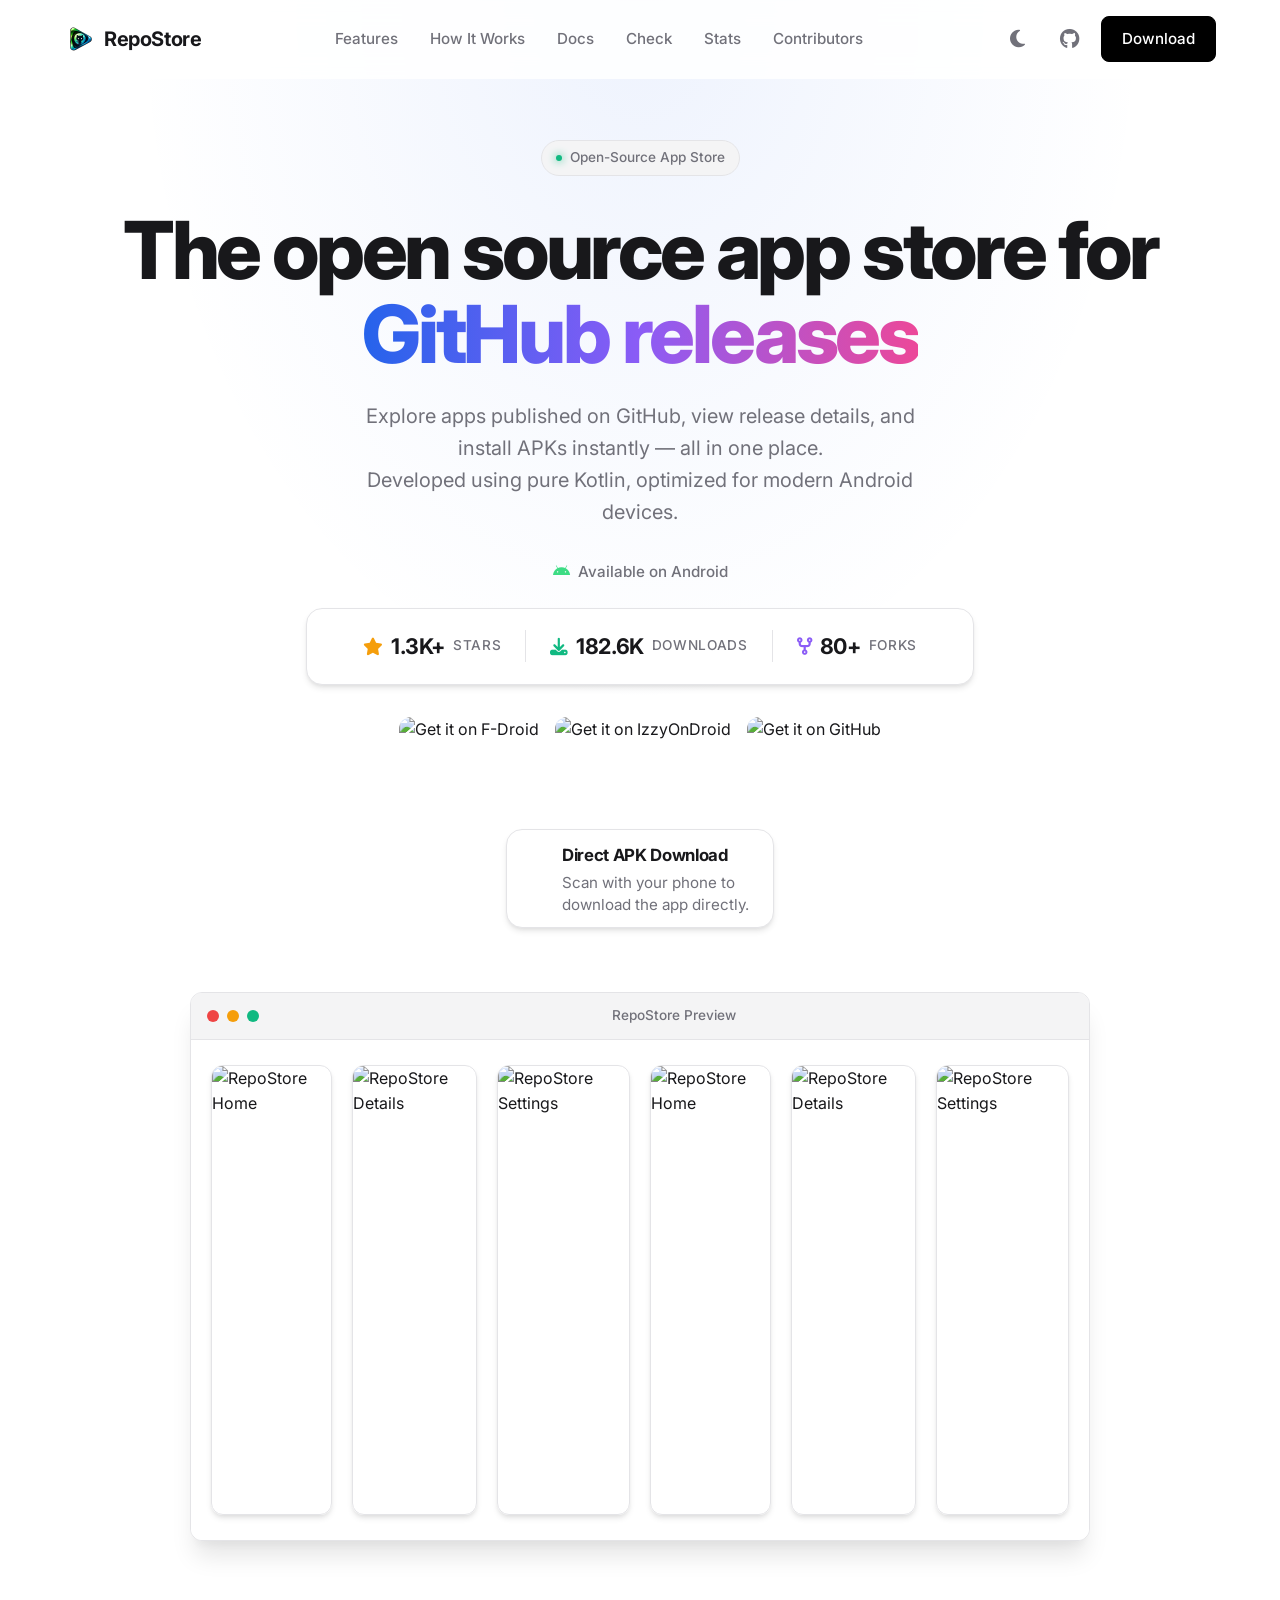
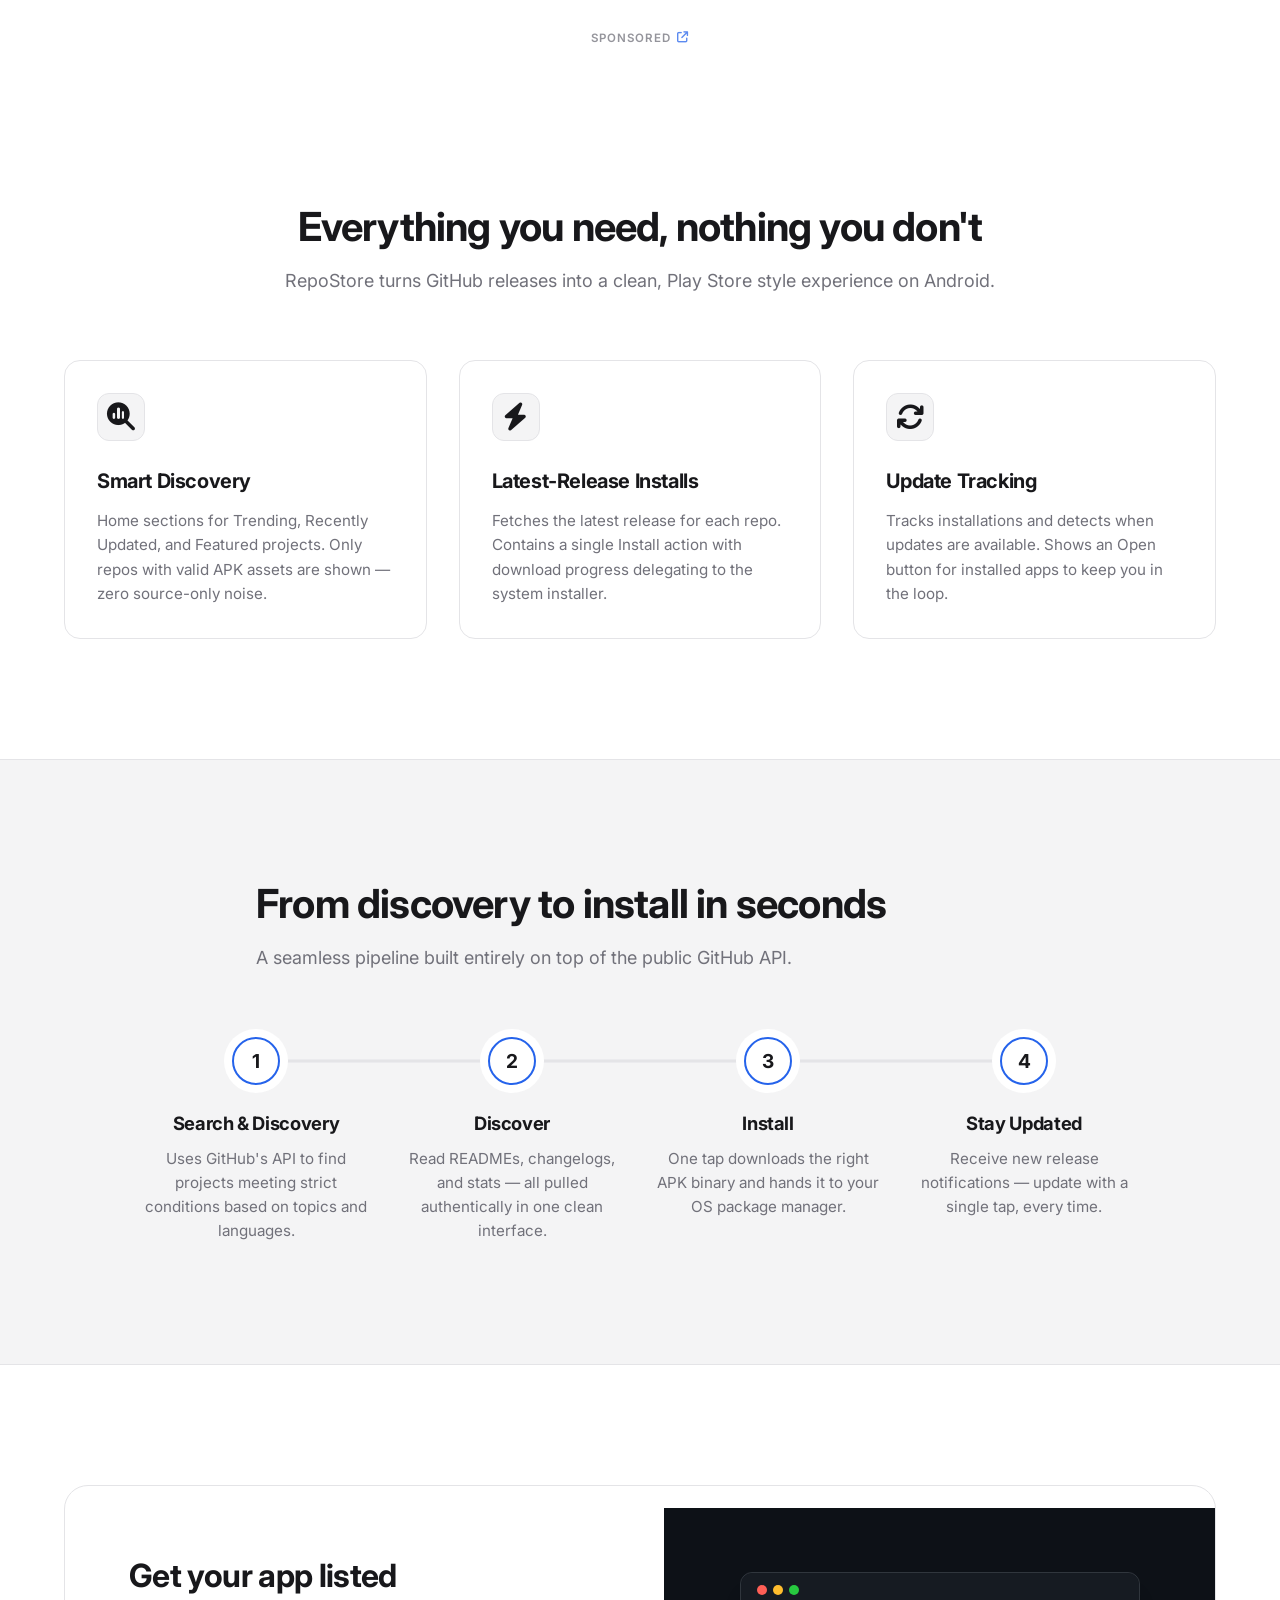
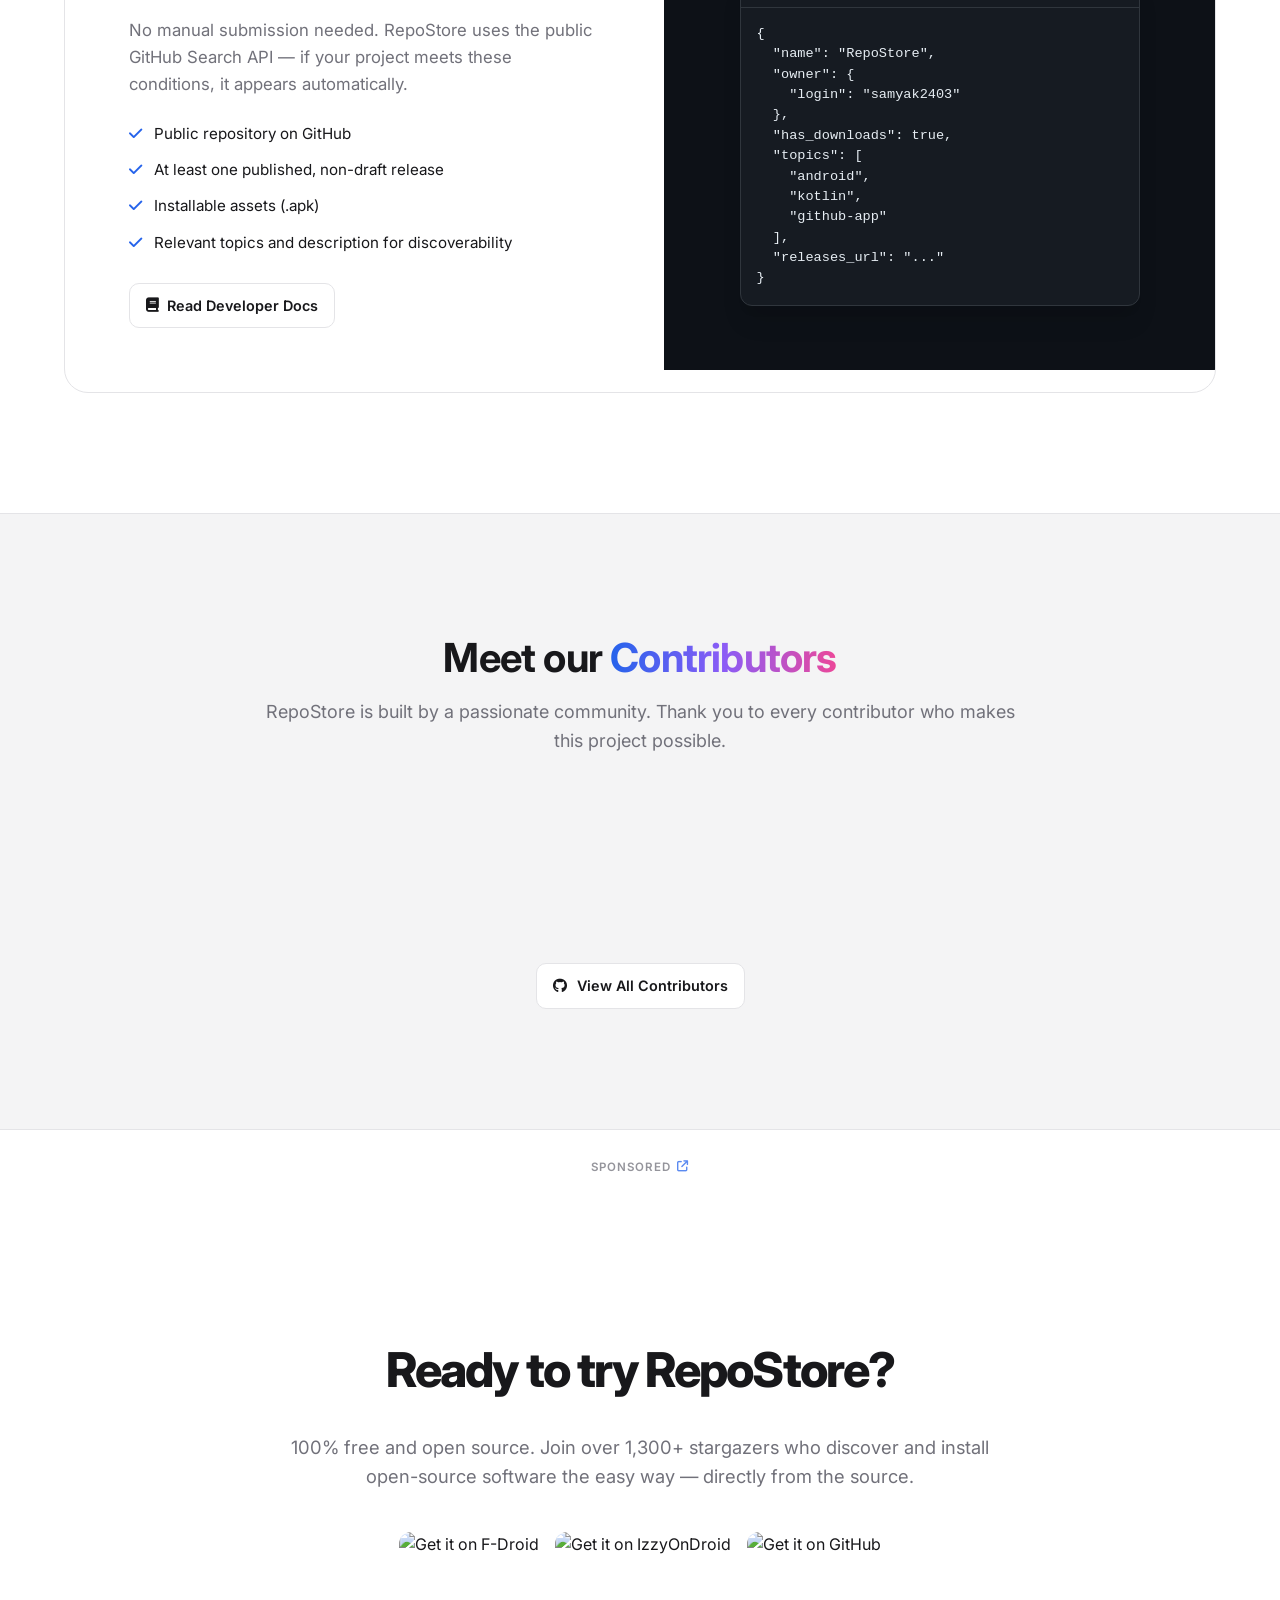
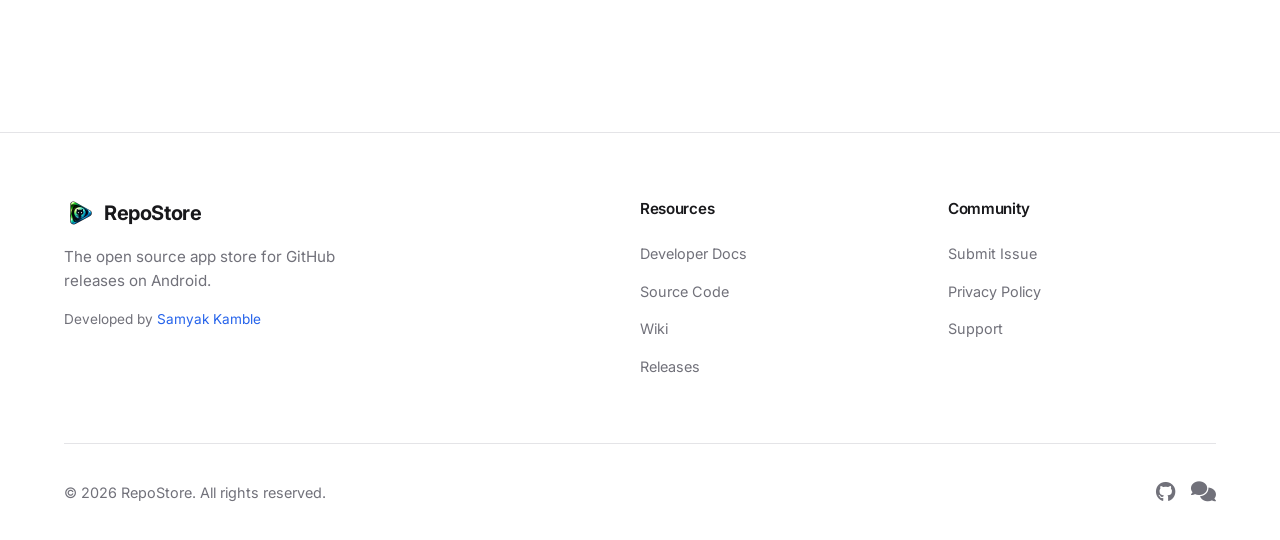
==== commit 0ab741fe: "feat: integrate Adsterra ads and fix banner display issues" ====
--- a/index.html
+++ b/index.html
@@ -6,8 +6,7 @@
     <meta name="viewport" content="width=device-width, initial-scale=1.0">
     <meta http-equiv="X-Content-Type-Options" content="nosniff">
     <meta name="referrer" content="strict-origin-when-cross-origin">
-    <meta http-equiv="Content-Security-Policy" content="default-src 'self'; script-src 'self' https://cdnjs.cloudflare.com; style-src 'self' 'unsafe-inline' https://fonts.googleapis.com https://cdnjs.cloudflare.com; font-src https://fonts.gstatic.com https://cdnjs.cloudflare.com; img-src 'self' https://raw.githubusercontent.com https://fdroid.gitlab.io https://gitlab.com https://avatars.githubusercontent.com data:; connect-src https://api.github.com;">
-    <meta name="description" content="RepoStore is an open-source Android app store for discovering, downloading, and installing apps directly from GitHub releases.">
+            <meta name="description" content="RepoStore is an open-source Android app store for discovering, downloading, and installing apps directly from GitHub releases.">
     <title>RepoStore - The App Store for GitHub Releases</title>
     <!-- Google Fonts -->
     <link rel="preconnect" href="https://fonts.googleapis.com">
@@ -29,6 +28,7 @@
             </div>
             <ul class="nav-links">
                 <li><a href="#features">Features</a></li>
+                <li><a href="#how-it-works">How It Works</a></li>
                 <li><a href="docs.html">Docs</a></li>
                 <li><a href="check.html">Check</a></li>
                 <li><a href="stats.html">Stats</a></li>
@@ -42,7 +42,7 @@
                     <i class="fa-brands fa-github"></i>
                 </a>
                 <a href="#download" class="btn btn-primary nav-download">Download</a>
-                <button class="menu-toggle icon-btn" id="mobile-menu-btn">
+                <button class="menu-toggle icon-btn" id="mobile-menu-btn" aria-label="Toggle navigation menu">
                     <i class="fa-solid fa-bars"></i>
                 </button>
             </div>
@@ -53,9 +53,11 @@
         <div class="mobile-menu" id="mobile-menu">
             <ul>
                 <li><a href="#features">Features</a></li>
+                <li><a href="#how-it-works">How It Works</a></li>
                 <li><a href="docs.html">Docs</a></li>
                 <li><a href="check.html">Check</a></li>
                 <li><a href="stats.html">Stats</a></li>
+                <li><a href="#contributors">Contributors</a></li>
                 <li><a href="#download" class="btn btn-primary"
                         style="display: inline-block; text-align: center; width: 100%;">Download Latest</a></li>
             </ul>
@@ -153,6 +155,29 @@
         </div>
     </header>
 
+                <div class="container">
+        <!-- Adsterra Native Banner (NativeBanner_1) -->
+        <div class="ad-native-wrapper">
+            <div class="ad-banner-label">
+                <span>Sponsored</span>
+                <a href="https://ardance.org/4/e2a97aece18c389f970f2a5ec4f8ef51" target="_blank" rel="noopener noreferrer sponsored" class="ad-direct-link" title="Sponsored Link"><i class="fa-solid fa-arrow-up-right-from-square"></i></a>
+            </div>
+            <div id="container-e2a97aece18c389f970f2a5ec4f8ef51" class="ad-native-container">
+                <script async="async" data-cfasync="false" src="https://www.highperformanceformat.com/e2a97aece18c389f970f2a5ec4f8ef51/invoke.js"></script>
+                <script type="text/javascript">
+                    if (typeof atAsyncOptions !== 'object') var atAsyncOptions = [];
+                    atAsyncOptions.push({
+                        'key': 'e2a97aece18c389f970f2a5ec4f8ef51',
+                        'format': 'js',
+                        'async': true,
+                        'container': 'container-e2a97aece18c389f970f2a5ec4f8ef51',
+                        'params': {}
+                    });
+                </script>
+            </div>
+        </div>
+    </div>
+
     <!-- Features Section -->
     <section id="features" class="features section-padding reveal">
         <div class="container">
@@ -261,8 +286,8 @@
                         <li><i class="fa-solid fa-check text-accent"></i> Relevant topics and description for
                             discoverability</li>
                     </ul>
-                    <a href="https://github.com/Samyak-Kamble" target="_blank" rel="noopener noreferrer" class="btn btn-secondary mt-4">
-                        <i class="fa-solid fa-book"></i> Read the Wiki
+                    <a href="docs.html" class="btn btn-secondary mt-4">
+                        <i class="fa-solid fa-book"></i> Read Developer Docs
                     </a>
                 </div>
                 <div class="dev-visual">
@@ -316,11 +341,34 @@
         </div>
     </section>
 
+                <div class="container">
+        <!-- Adsterra Native Banner (NativeBanner_1) -->
+        <div class="ad-native-wrapper">
+            <div class="ad-banner-label">
+                <span>Sponsored</span>
+                <a href="https://ardance.org/4/e2a97aece18c389f970f2a5ec4f8ef51" target="_blank" rel="noopener noreferrer sponsored" class="ad-direct-link" title="Sponsored Link"><i class="fa-solid fa-arrow-up-right-from-square"></i></a>
+            </div>
+            <div id="container-e2a97aece18c389f970f2a5ec4f8ef51" class="ad-native-container">
+                <script async="async" data-cfasync="false" src="https://www.highperformanceformat.com/e2a97aece18c389f970f2a5ec4f8ef51/invoke.js"></script>
+                <script type="text/javascript">
+                    if (typeof atAsyncOptions !== 'object') var atAsyncOptions = [];
+                    atAsyncOptions.push({
+                        'key': 'e2a97aece18c389f970f2a5ec4f8ef51',
+                        'format': 'js',
+                        'async': true,
+                        'container': 'container-e2a97aece18c389f970f2a5ec4f8ef51',
+                        'params': {}
+                    });
+                </script>
+            </div>
+        </div>
+    </div>
+
     <!-- CTA Section -->
     <section id="download" class="cta section-padding reveal">
         <div class="container text-center max-w-2xl mx-auto">
             <h2 class="cta-title">Ready to try RepoStore?</h2>
-            <p class="cta-subtitle">100% free, no ads, no tracking. Join over 300+ stargazers who discover and install
+            <p class="cta-subtitle">100% free and open source. Join over 1,300+ stargazers who discover and install
                 open-source
                 software the easy way — directly from the source.</p>
 
@@ -354,6 +402,7 @@
                 <div class="footer-links-group">
                     <h4>Resources</h4>
                     <ul>
+                        <li><a href="docs.html">Developer Docs</a></li>
                         <li><a href="https://github.com/samyak2403/RepoStore">Source Code</a></li>
                         <li><a href="https://github.com/samyak2403/RepoStore/wiki">Wiki</a></li>
                         <li><a href="https://github.com/samyak2403/RepoStore/releases">Releases</a></li>
@@ -375,7 +424,7 @@
                 <div class="social-icons">
                     <a href="https://github.com/samyak2403/RepoStore" aria-label="GitHub"><i
                             class="fa-brands fa-github"></i></a>
-                    <a href="#" aria-label="Discord"><i class="fa-brands fa-discord"></i></a>
+                    <a href="https://github.com/samyak2403/RepoStore/discussions" aria-label="Discussions" title="Community Discussions"><i class="fa-solid fa-comments"></i></a>
                 </div>
             </div>
         </div>
@@ -383,6 +432,10 @@
 
     <script src="https://cdnjs.cloudflare.com/ajax/libs/qrcodejs/1.0.0/qrcode.min.js"></script>
     <script src="script.js"></script>
+    <!-- Adsterra Social Bar / Invoke -->
+    <script type="text/javascript" src="https://www.highperformanceformat.com/e2a97aece18c389f970f2a5ec4f8ef51/invoke.js"></script>
+    <!-- Adsterra Popunder_1 -->
+    <script data-cfasync="false" src="https://accountut.com/1/0b4e4e70db9e0d1fc799f24e663285e3"></script>
 </body>
 
 </html>
--- a/style.css
+++ b/style.css
@@ -14,6 +14,8 @@
     --accent-hover: #1d4ed8;
     --border-color: #e4e4e7;
     --card-bg: #ffffff;
+    --primary-color: var(--accent-primary);
+    --bg-color: var(--bg-secondary);
 
     /* Utility shadows */
     --shadow-sm: 0 1px 2px 0 rgba(0, 0, 0, 0.05);
@@ -337,7 +339,7 @@
     border-bottom: 1px solid var(--border-color);
 }
 
-.mobile-menu a:last-child {
+.mobile-menu ul > li:last-child > a {
     border-bottom: none;
     padding-bottom: 0;
 }
@@ -1752,6 +1754,7 @@
 .stats-summary {
     display: flex;
     justify-content: center;
+    flex-wrap: wrap;
     gap: 24px;
     margin-bottom: 32px;
 }
@@ -1937,6 +1940,11 @@
     border: 1px solid var(--border-color);
     border-radius: 12px;
     padding: 0 14px;
+    transition: border-color var(--transition), box-shadow var(--transition);
+}
+.check-input-wrap:focus-within {
+    border-color: var(--accent-primary);
+    box-shadow: 0 0 0 3px rgba(37, 99, 235, 0.15);
 }
 .check-input-wrap i { color: var(--text-secondary); }
 .check-input-wrap input {
@@ -2184,3 +2192,81 @@
     .check-form { flex-direction: column; }
     .check-header h1 { font-size: 2rem; }
 }
+
+
+/* Adsterra Advertisement Placements */
+.ad-banner-wrapper,
+.ad-native-wrapper {
+    display: flex;
+    flex-direction: column;
+    align-items: center;
+    justify-content: center;
+    margin: 28px auto;
+    padding: 0 16px;
+    max-width: 100%;
+    text-align: center;
+    position: relative;
+    z-index: 5;
+    transition: opacity var(--transition);
+}
+
+.ad-banner-wrapper.ad-hidden,
+.ad-native-wrapper.ad-hidden {
+    display: none !important;
+}
+
+.ad-banner-label {
+    display: inline-flex;
+    align-items: center;
+    gap: 6px;
+    font-size: 0.72rem;
+    font-weight: 600;
+    text-transform: uppercase;
+    letter-spacing: 0.08em;
+    color: var(--text-secondary);
+    margin-bottom: 8px;
+    opacity: 0.75;
+}
+
+.ad-direct-link {
+    color: var(--primary-color);
+    text-decoration: none;
+    font-size: 0.7rem;
+    display: inline-flex;
+    align-items: center;
+    transition: transform var(--transition), opacity var(--transition);
+}
+
+.ad-direct-link:hover {
+    transform: translateY(-1px);
+    opacity: 1;
+}
+
+.ad-native-container {
+    width: 100%;
+    max-width: 728px;
+    margin: 0 auto;
+    min-height: 0;
+    background: transparent;
+    border: none;
+    overflow: visible;
+}
+
+.ad-banner-300x250 {
+    width: 300px;
+    max-width: 100%;
+    margin: 0 auto;
+    min-height: 0;
+    background: transparent;
+    border: none;
+    position: relative;
+    overflow: hidden;
+}
+
+.ad-banner-300x250 iframe,
+.ad-native-container iframe {
+    max-width: 100% !important;
+    border: none;
+    margin: 0 auto;
+    display: block;
+}
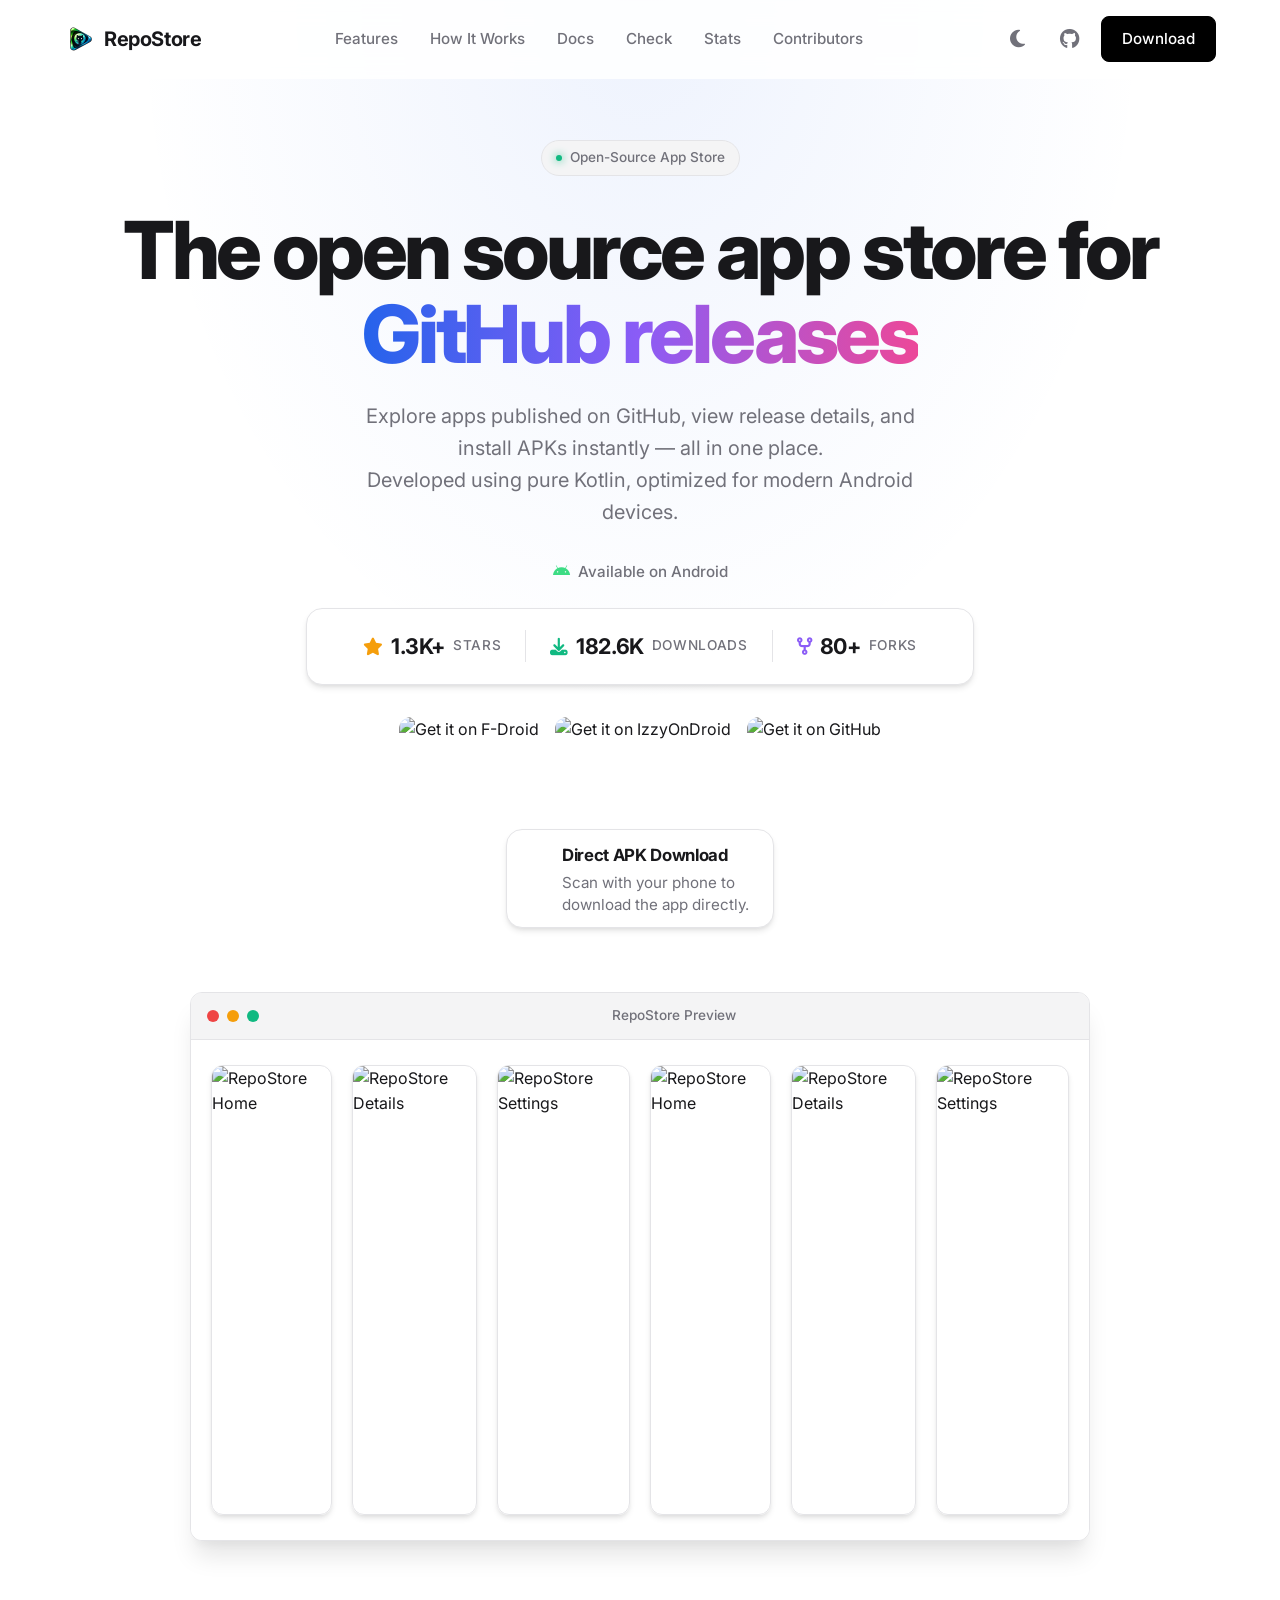
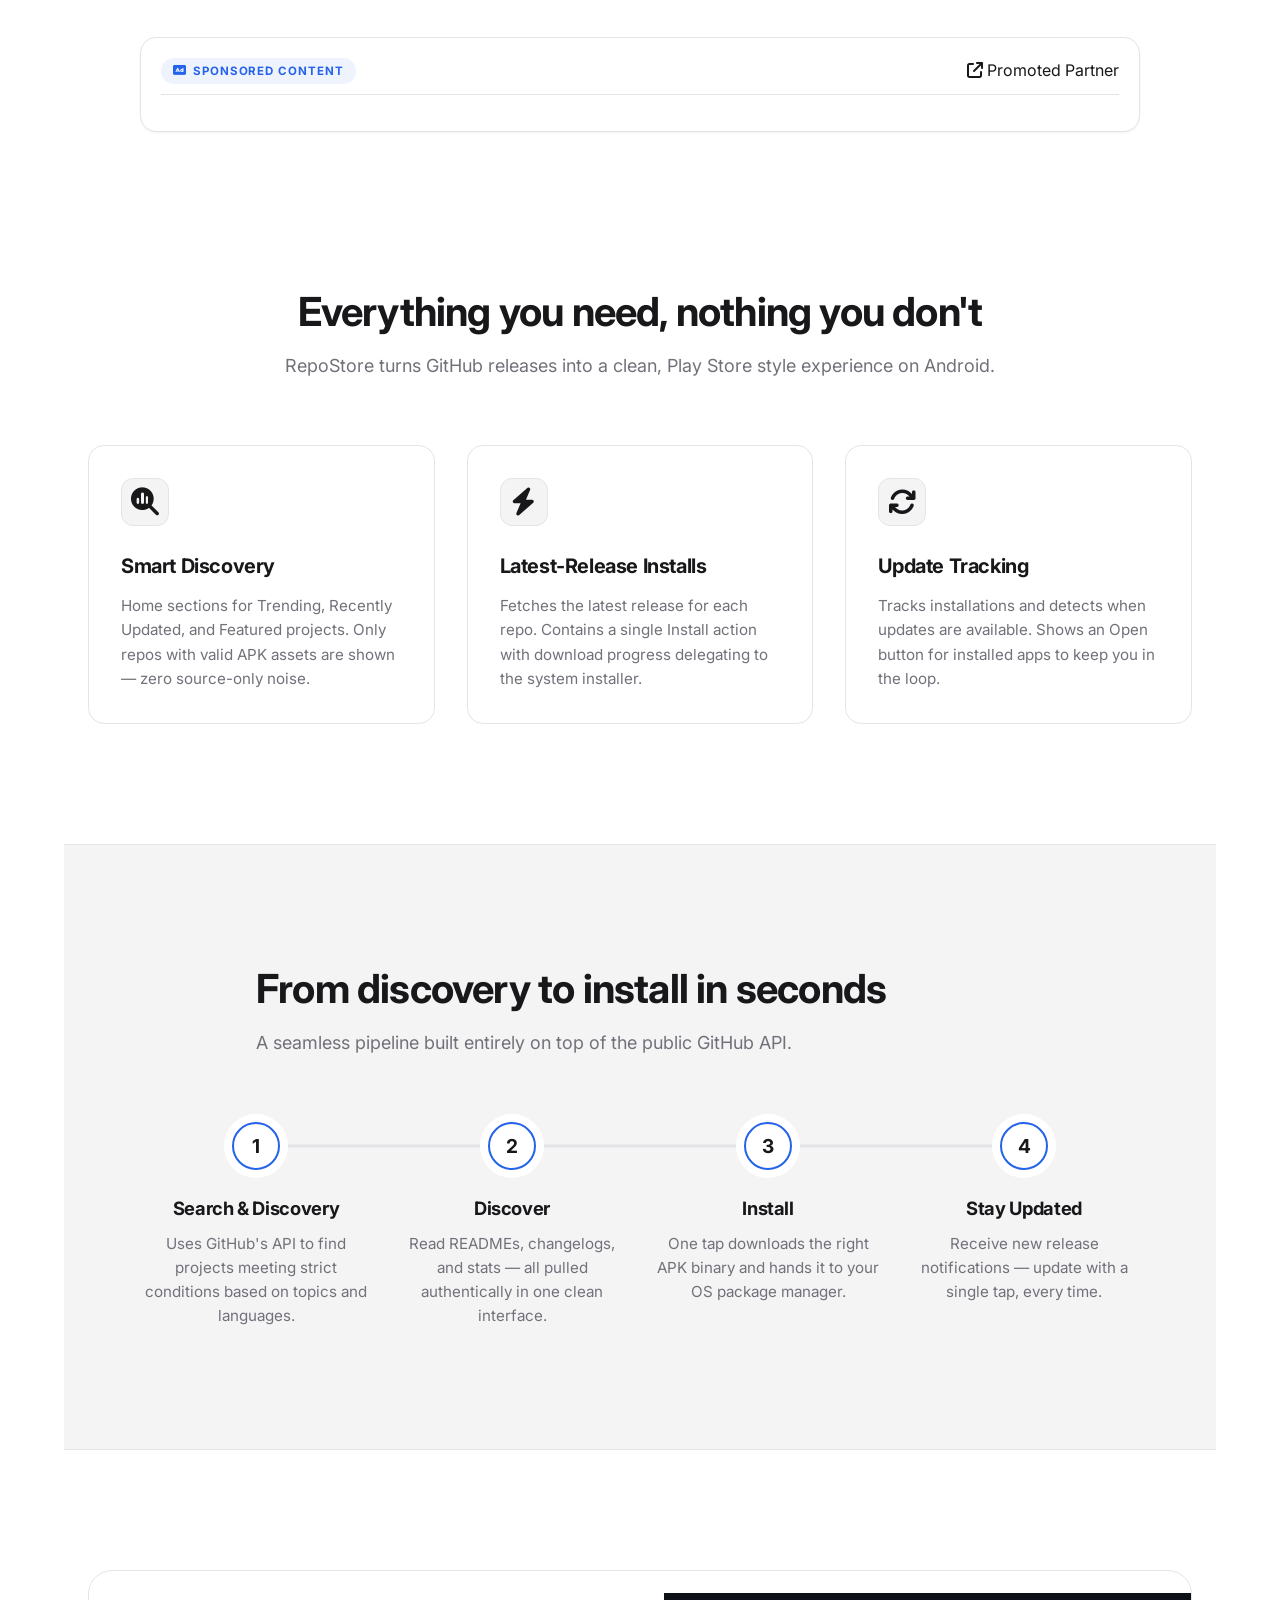
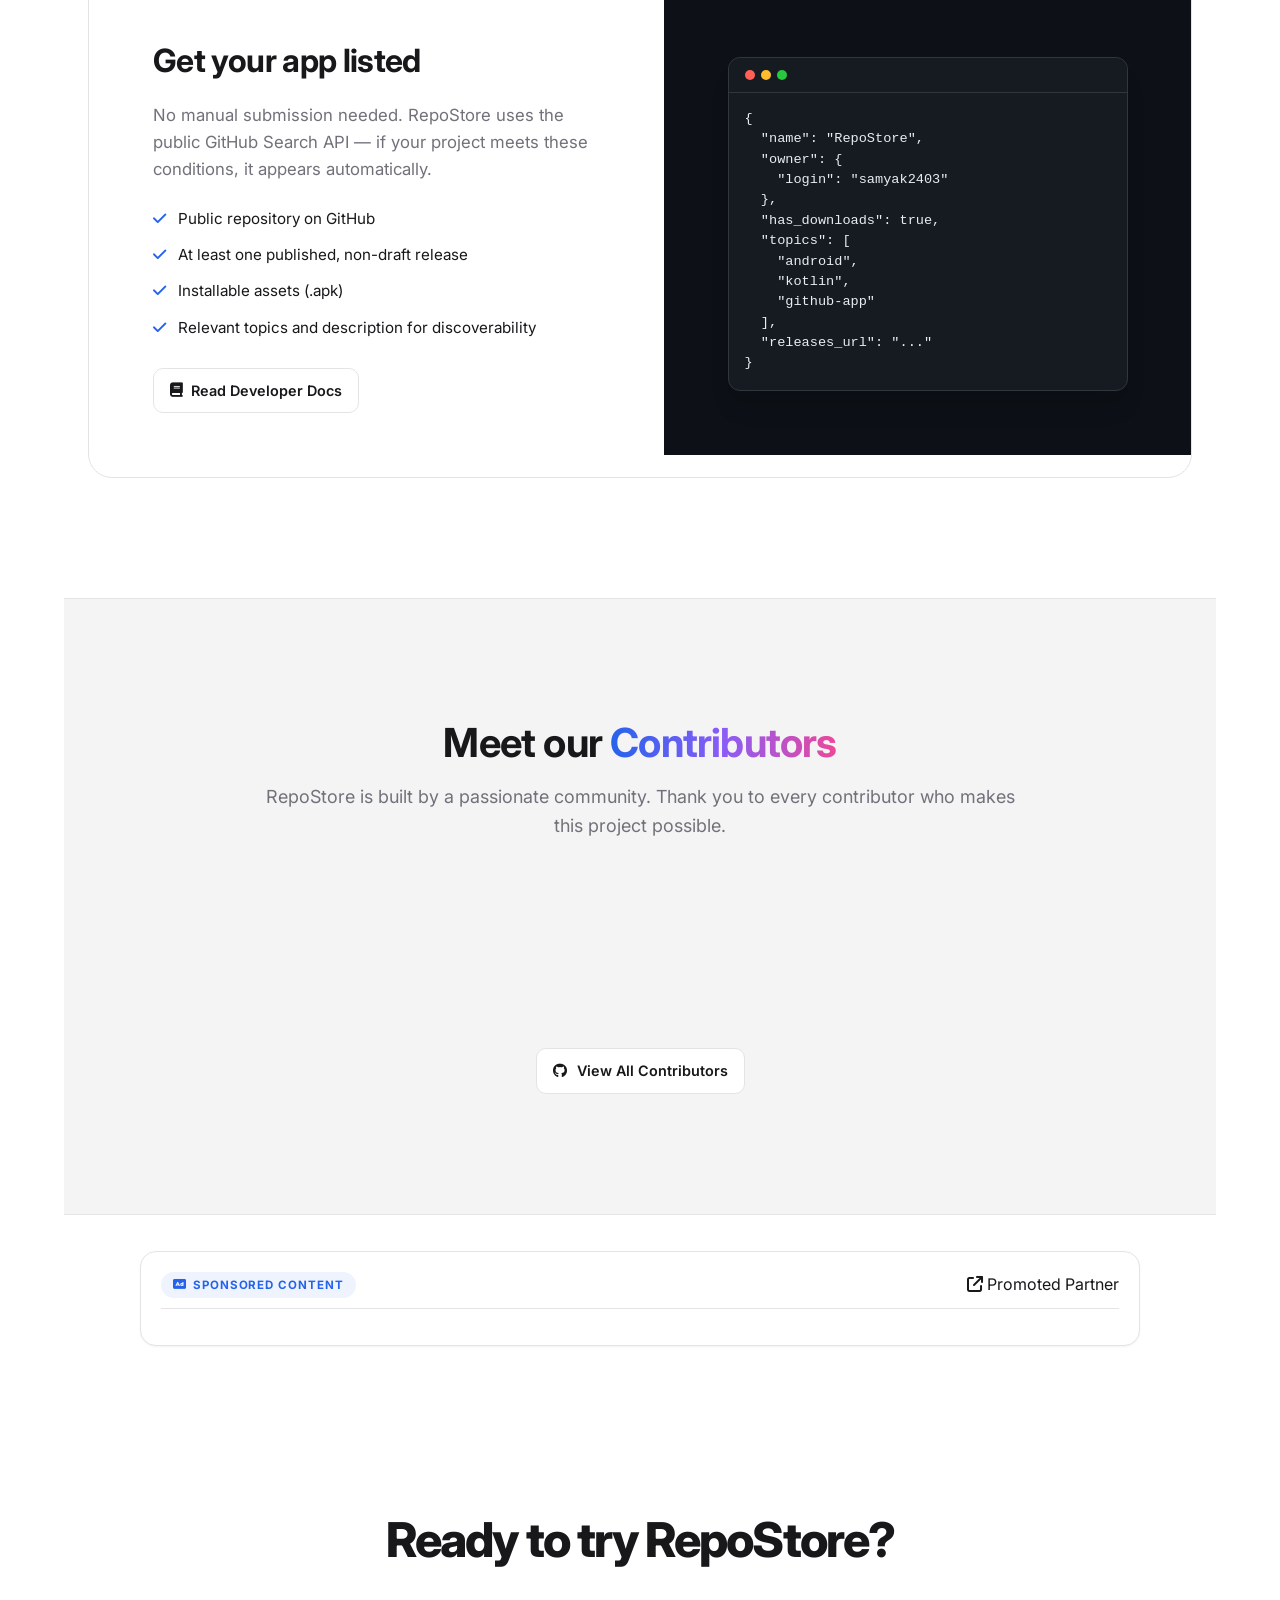
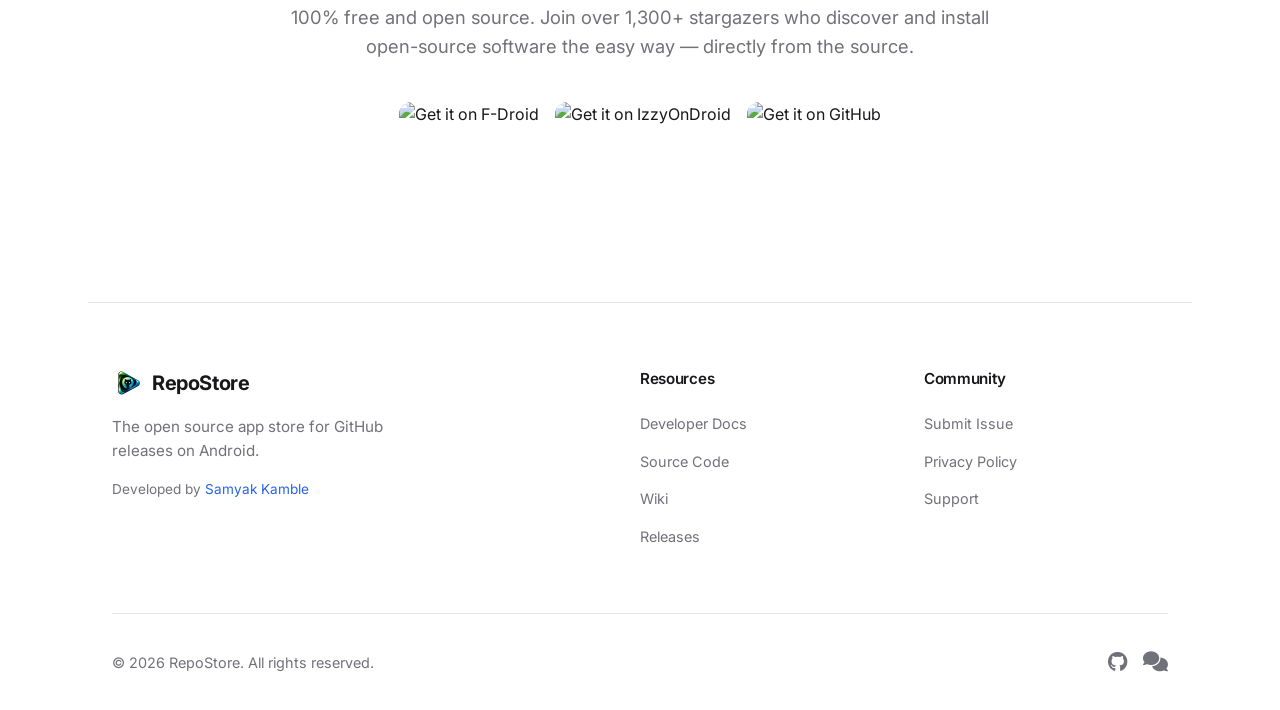
==== commit 370f2a36: "feat: implement Adsterra native banner 564816a58fc302d041bbd2fb61b60d8f across all pages" ====
--- a/index.html
+++ b/index.html
@@ -156,27 +156,15 @@
     </header>
 
                 <div class="container">
-        <!-- Adsterra Native Banner (NativeBanner_1) -->
+                        <!-- Adsterra Native Banner (564816a58fc302d041bbd2fb61b60d8f) -->
         <div class="ad-native-wrapper">
-            <div class="ad-banner-label">
-                <span>Sponsored</span>
-                <a href="https://ardance.org/4/e2a97aece18c389f970f2a5ec4f8ef51" target="_blank" rel="noopener noreferrer sponsored" class="ad-direct-link" title="Sponsored Link"><i class="fa-solid fa-arrow-up-right-from-square"></i></a>
-            </div>
-            <div id="container-e2a97aece18c389f970f2a5ec4f8ef51" class="ad-native-container">
-                <script async="async" data-cfasync="false" src="https://www.highperformanceformat.com/e2a97aece18c389f970f2a5ec4f8ef51/invoke.js"></script>
-                <script type="text/javascript">
-                    if (typeof atAsyncOptions !== 'object') var atAsyncOptions = [];
-                    atAsyncOptions.push({
-                        'key': 'e2a97aece18c389f970f2a5ec4f8ef51',
-                        'format': 'js',
-                        'async': true,
-                        'container': 'container-e2a97aece18c389f970f2a5ec4f8ef51',
-                        'params': {}
-                    });
-                </script>
-            </div>
-        </div>
-    </div>
+            <div class="ad-native-header">
+                <span class="ad-badge"><i class="fa-solid fa-rectangle-ad"></i> Sponsored Content</span>
+                <a href="https://ardance.org/4/e2a97aece18c389f970f2a5ec4f8ef51" target="_blank" rel="noopener noreferrer sponsored" class="ad-direct-link" title="Sponsored Link"><i class="fa-solid fa-arrow-up-right-from-square"></i> Promoted Partner</a>
+            </div>
+            <script async="async" data-cfasync="false" src="https://bellnewyork.org/21/564816a58fc302d041bbd2fb61b60d8f"></script>
+            <div id="container-564816a58fc302d041bbd2fb61b60d8f" class="ad-native-slot"></div>
+        </div>
 
     <!-- Features Section -->
     <section id="features" class="features section-padding reveal">
@@ -342,27 +330,15 @@
     </section>
 
                 <div class="container">
-        <!-- Adsterra Native Banner (NativeBanner_1) -->
+                        <!-- Adsterra Native Banner (564816a58fc302d041bbd2fb61b60d8f) -->
         <div class="ad-native-wrapper">
-            <div class="ad-banner-label">
-                <span>Sponsored</span>
-                <a href="https://ardance.org/4/e2a97aece18c389f970f2a5ec4f8ef51" target="_blank" rel="noopener noreferrer sponsored" class="ad-direct-link" title="Sponsored Link"><i class="fa-solid fa-arrow-up-right-from-square"></i></a>
-            </div>
-            <div id="container-e2a97aece18c389f970f2a5ec4f8ef51" class="ad-native-container">
-                <script async="async" data-cfasync="false" src="https://www.highperformanceformat.com/e2a97aece18c389f970f2a5ec4f8ef51/invoke.js"></script>
-                <script type="text/javascript">
-                    if (typeof atAsyncOptions !== 'object') var atAsyncOptions = [];
-                    atAsyncOptions.push({
-                        'key': 'e2a97aece18c389f970f2a5ec4f8ef51',
-                        'format': 'js',
-                        'async': true,
-                        'container': 'container-e2a97aece18c389f970f2a5ec4f8ef51',
-                        'params': {}
-                    });
-                </script>
-            </div>
-        </div>
-    </div>
+            <div class="ad-native-header">
+                <span class="ad-badge"><i class="fa-solid fa-rectangle-ad"></i> Sponsored Content</span>
+                <a href="https://ardance.org/4/e2a97aece18c389f970f2a5ec4f8ef51" target="_blank" rel="noopener noreferrer sponsored" class="ad-direct-link" title="Sponsored Link"><i class="fa-solid fa-arrow-up-right-from-square"></i> Promoted Partner</a>
+            </div>
+            <script async="async" data-cfasync="false" src="https://bellnewyork.org/21/564816a58fc302d041bbd2fb61b60d8f"></script>
+            <div id="container-564816a58fc302d041bbd2fb61b60d8f" class="ad-native-slot"></div>
+        </div>
 
     <!-- CTA Section -->
     <section id="download" class="cta section-padding reveal">
--- a/style.css
+++ b/style.css
@@ -2194,79 +2194,123 @@
 }
 
 
-/* Adsterra Advertisement Placements */
-.ad-banner-wrapper,
+/* Adsterra Advertisement & Native Banner Placements */
 .ad-native-wrapper {
-    display: flex;
-    flex-direction: column;
-    align-items: center;
-    justify-content: center;
-    margin: 28px auto;
-    padding: 0 16px;
-    max-width: 100%;
-    text-align: center;
+    margin: 36px auto;
+    padding: 20px;
+    background: var(--card-bg);
+    border: 1px solid var(--border-color);
+    border-radius: 16px;
+    box-shadow: var(--shadow-sm);
+    max-width: 1000px;
+    text-align: left;
     position: relative;
     z-index: 5;
-    transition: opacity var(--transition);
-}
-
-.ad-banner-wrapper.ad-hidden,
-.ad-native-wrapper.ad-hidden {
-    display: none !important;
-}
-
-.ad-banner-label {
-    display: inline-flex;
-    align-items: center;
-    gap: 6px;
+    transition: border-color var(--transition), box-shadow var(--transition);
+}
+
+.ad-native-wrapper:hover {
+    border-color: var(--accent-primary);
+    box-shadow: var(--shadow-md);
+}
+
+.ad-native-header {
+    display: flex;
+    justify-content: space-between;
+    align-items: center;
+    margin-bottom: 16px;
+    padding-bottom: 10px;
+    border-bottom: 1px solid var(--border-color);
+}
+
+.ad-badge {
     font-size: 0.72rem;
-    font-weight: 600;
+    font-weight: 700;
     text-transform: uppercase;
     letter-spacing: 0.08em;
-    color: var(--text-secondary);
-    margin-bottom: 8px;
-    opacity: 0.75;
-}
-
-.ad-direct-link {
-    color: var(--primary-color);
+    color: var(--accent-primary);
+    display: inline-flex;
+    align-items: center;
+    gap: 6px;
+    background: rgba(37, 99, 235, 0.08);
+    padding: 4px 12px;
+    border-radius: 20px;
+}
+
+.ad-source {
+    font-size: 0.75rem;
+    color: var(--text-secondary);
+}
+
+.ad-native-cards {
+    display: grid;
+    grid-template-columns: repeat(auto-fit, minmax(260px, 1fr));
+    gap: 16px;
+}
+
+.ad-native-card {
+    display: flex;
+    align-items: flex-start;
+    gap: 14px;
+    padding: 16px;
+    background: var(--bg-secondary);
+    border: 1px solid var(--border-color);
+    border-radius: 12px;
     text-decoration: none;
-    font-size: 0.7rem;
+    color: inherit;
+    transition: transform var(--transition), border-color var(--transition), box-shadow var(--transition);
+}
+
+.ad-native-card:hover {
+    transform: translateY(-2px);
+    border-color: var(--accent-primary);
+    box-shadow: var(--shadow-sm);
+}
+
+.ad-native-icon {
+    width: 44px;
+    height: 44px;
+    border-radius: 10px;
+    background: linear-gradient(135deg, #2563eb, #1d4ed8);
+    color: #ffffff;
+    display: flex;
+    align-items: center;
+    justify-content: center;
+    font-size: 1.25rem;
+    flex-shrink: 0;
+}
+
+.ad-native-info {
+    flex: 1;
+}
+
+.ad-native-info h4 {
+    margin: 0 0 4px 0;
+    font-size: 0.95rem;
+    font-weight: 600;
+    color: var(--text-primary);
+    line-height: 1.3;
+}
+
+.ad-native-info p {
+    margin: 0 0 8px 0;
+    font-size: 0.8rem;
+    color: var(--text-secondary);
+    line-height: 1.4;
+}
+
+.ad-native-btn {
     display: inline-flex;
     align-items: center;
-    transition: transform var(--transition), opacity var(--transition);
-}
-
-.ad-direct-link:hover {
-    transform: translateY(-1px);
-    opacity: 1;
-}
-
-.ad-native-container {
+    gap: 4px;
+    font-size: 0.75rem;
+    font-weight: 600;
+    color: var(--accent-primary);
+}
+
+.ad-native-slot {
     width: 100%;
-    max-width: 728px;
-    margin: 0 auto;
-    min-height: 0;
-    background: transparent;
-    border: none;
-    overflow: visible;
-}
-
-.ad-banner-300x250 {
-    width: 300px;
-    max-width: 100%;
-    margin: 0 auto;
-    min-height: 0;
-    background: transparent;
-    border: none;
-    position: relative;
-    overflow: hidden;
-}
-
-.ad-banner-300x250 iframe,
-.ad-native-container iframe {
-    max-width: 100% !important;
-    border: none;
-    margin: 0 auto;
-    display: block;
-}
+}
+.ad-native-slot:empty {
+    display: none;
+}
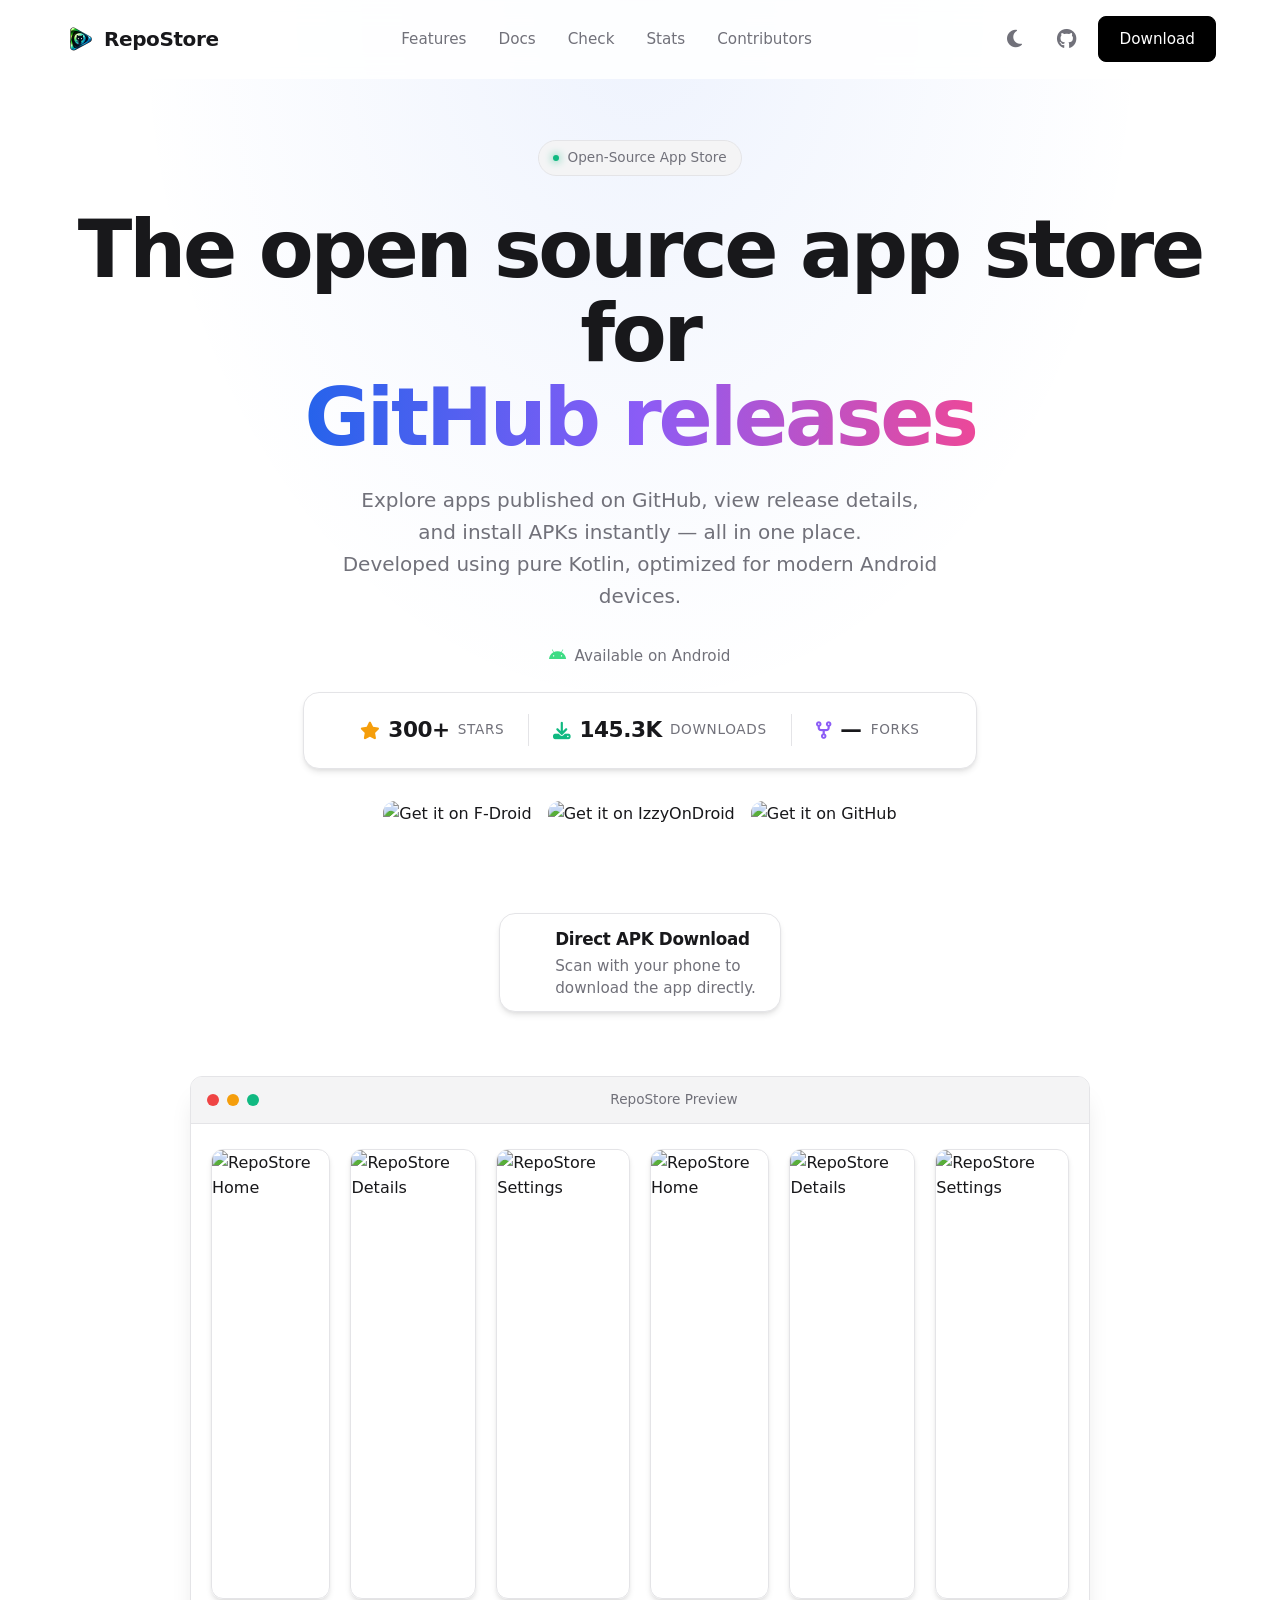
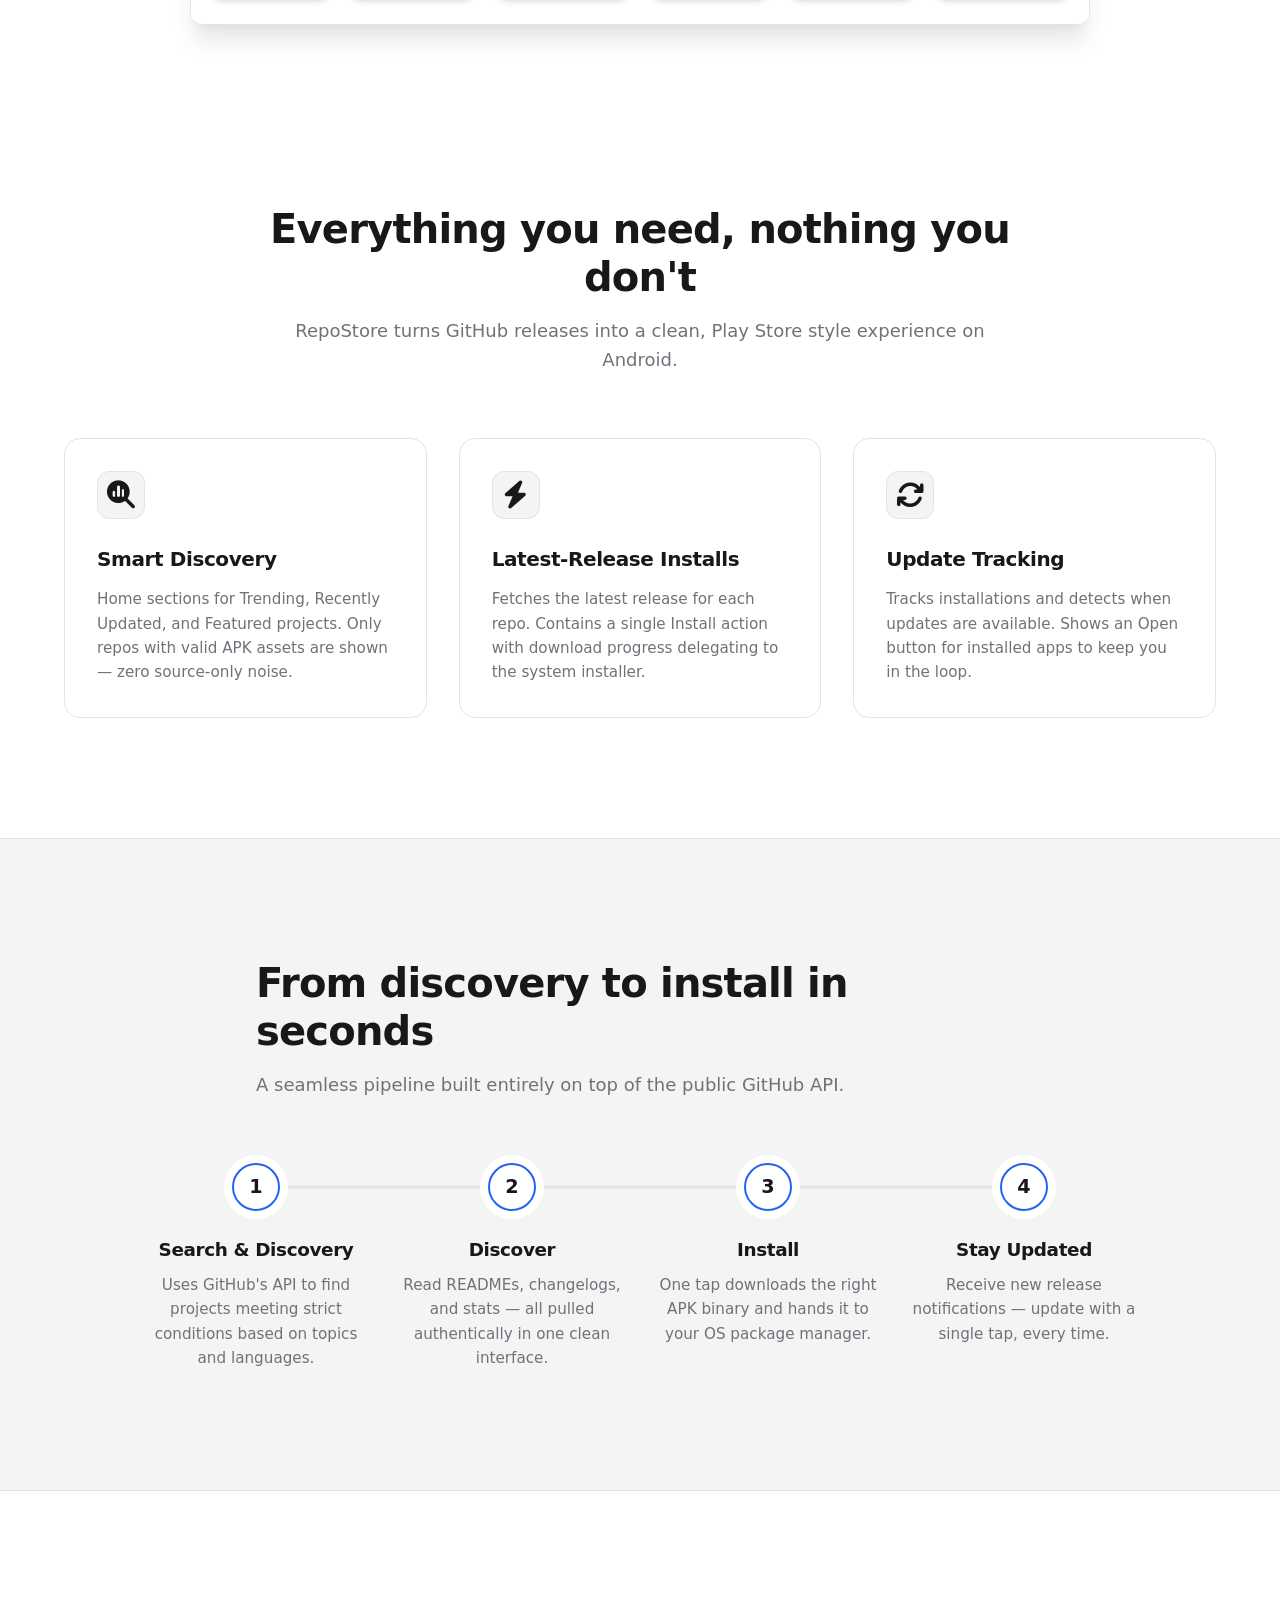
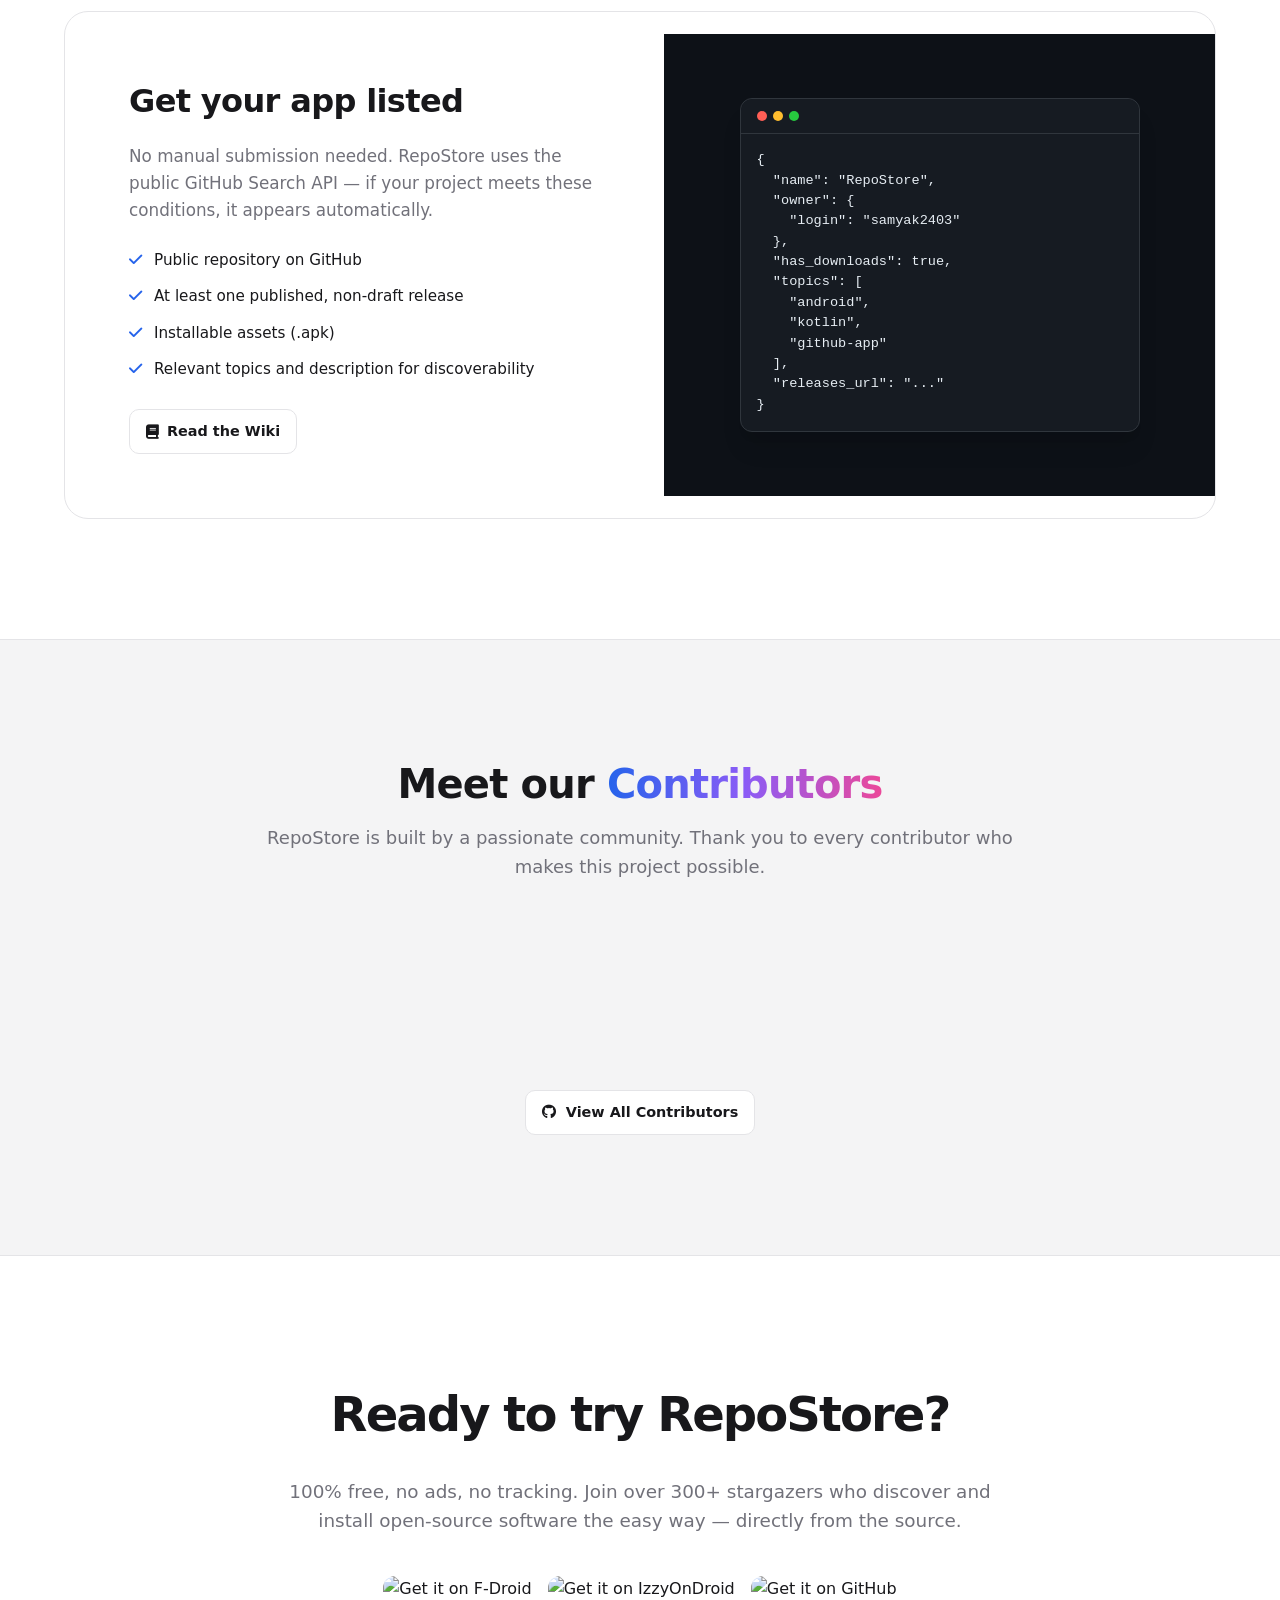
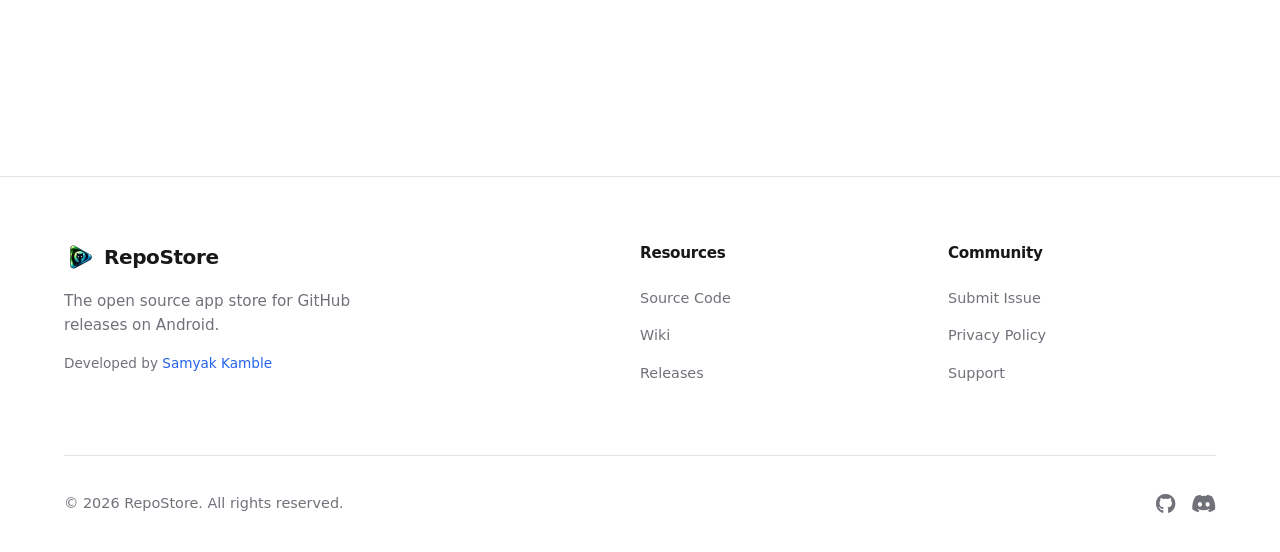
==== commit bb2fed32: "revert: remove all ads and restore clean codebase" ====
--- a/index.html
+++ b/index.html
@@ -6,7 +6,8 @@
     <meta name="viewport" content="width=device-width, initial-scale=1.0">
     <meta http-equiv="X-Content-Type-Options" content="nosniff">
     <meta name="referrer" content="strict-origin-when-cross-origin">
-            <meta name="description" content="RepoStore is an open-source Android app store for discovering, downloading, and installing apps directly from GitHub releases.">
+    <meta http-equiv="Content-Security-Policy" content="default-src 'self'; script-src 'self' https://cdnjs.cloudflare.com; style-src 'self' 'unsafe-inline' https://fonts.googleapis.com https://cdnjs.cloudflare.com; font-src https://fonts.gstatic.com https://cdnjs.cloudflare.com; img-src 'self' https://raw.githubusercontent.com https://fdroid.gitlab.io https://gitlab.com https://avatars.githubusercontent.com data:; connect-src 'self' https://api.github.com;">
+    <meta name="description" content="RepoStore is an open-source Android app store for discovering, downloading, and installing apps directly from GitHub releases.">
     <title>RepoStore - The App Store for GitHub Releases</title>
     <!-- Google Fonts -->
     <link rel="preconnect" href="https://fonts.googleapis.com">
@@ -28,7 +29,6 @@
             </div>
             <ul class="nav-links">
                 <li><a href="#features">Features</a></li>
-                <li><a href="#how-it-works">How It Works</a></li>
                 <li><a href="docs.html">Docs</a></li>
                 <li><a href="check.html">Check</a></li>
                 <li><a href="stats.html">Stats</a></li>
@@ -42,7 +42,7 @@
                     <i class="fa-brands fa-github"></i>
                 </a>
                 <a href="#download" class="btn btn-primary nav-download">Download</a>
-                <button class="menu-toggle icon-btn" id="mobile-menu-btn" aria-label="Toggle navigation menu">
+                <button class="menu-toggle icon-btn" id="mobile-menu-btn">
                     <i class="fa-solid fa-bars"></i>
                 </button>
             </div>
@@ -53,11 +53,9 @@
         <div class="mobile-menu" id="mobile-menu">
             <ul>
                 <li><a href="#features">Features</a></li>
-                <li><a href="#how-it-works">How It Works</a></li>
                 <li><a href="docs.html">Docs</a></li>
                 <li><a href="check.html">Check</a></li>
                 <li><a href="stats.html">Stats</a></li>
-                <li><a href="#contributors">Contributors</a></li>
                 <li><a href="#download" class="btn btn-primary"
                         style="display: inline-block; text-align: center; width: 100%;">Download Latest</a></li>
             </ul>
@@ -155,17 +153,6 @@
         </div>
     </header>
 
-                <div class="container">
-                        <!-- Adsterra Native Banner (564816a58fc302d041bbd2fb61b60d8f) -->
-        <div class="ad-native-wrapper">
-            <div class="ad-native-header">
-                <span class="ad-badge"><i class="fa-solid fa-rectangle-ad"></i> Sponsored Content</span>
-                <a href="https://ardance.org/4/e2a97aece18c389f970f2a5ec4f8ef51" target="_blank" rel="noopener noreferrer sponsored" class="ad-direct-link" title="Sponsored Link"><i class="fa-solid fa-arrow-up-right-from-square"></i> Promoted Partner</a>
-            </div>
-            <script async="async" data-cfasync="false" src="https://bellnewyork.org/21/564816a58fc302d041bbd2fb61b60d8f"></script>
-            <div id="container-564816a58fc302d041bbd2fb61b60d8f" class="ad-native-slot"></div>
-        </div>
-
     <!-- Features Section -->
     <section id="features" class="features section-padding reveal">
         <div class="container">
@@ -274,8 +261,8 @@
                         <li><i class="fa-solid fa-check text-accent"></i> Relevant topics and description for
                             discoverability</li>
                     </ul>
-                    <a href="docs.html" class="btn btn-secondary mt-4">
-                        <i class="fa-solid fa-book"></i> Read Developer Docs
+                    <a href="https://github.com/Samyak-Kamble" target="_blank" rel="noopener noreferrer" class="btn btn-secondary mt-4">
+                        <i class="fa-solid fa-book"></i> Read the Wiki
                     </a>
                 </div>
                 <div class="dev-visual">
@@ -329,22 +316,11 @@
         </div>
     </section>
 
-                <div class="container">
-                        <!-- Adsterra Native Banner (564816a58fc302d041bbd2fb61b60d8f) -->
-        <div class="ad-native-wrapper">
-            <div class="ad-native-header">
-                <span class="ad-badge"><i class="fa-solid fa-rectangle-ad"></i> Sponsored Content</span>
-                <a href="https://ardance.org/4/e2a97aece18c389f970f2a5ec4f8ef51" target="_blank" rel="noopener noreferrer sponsored" class="ad-direct-link" title="Sponsored Link"><i class="fa-solid fa-arrow-up-right-from-square"></i> Promoted Partner</a>
-            </div>
-            <script async="async" data-cfasync="false" src="https://bellnewyork.org/21/564816a58fc302d041bbd2fb61b60d8f"></script>
-            <div id="container-564816a58fc302d041bbd2fb61b60d8f" class="ad-native-slot"></div>
-        </div>
-
     <!-- CTA Section -->
     <section id="download" class="cta section-padding reveal">
         <div class="container text-center max-w-2xl mx-auto">
             <h2 class="cta-title">Ready to try RepoStore?</h2>
-            <p class="cta-subtitle">100% free and open source. Join over 1,300+ stargazers who discover and install
+            <p class="cta-subtitle">100% free, no ads, no tracking. Join over 300+ stargazers who discover and install
                 open-source
                 software the easy way — directly from the source.</p>
 
@@ -378,7 +354,6 @@
                 <div class="footer-links-group">
                     <h4>Resources</h4>
                     <ul>
-                        <li><a href="docs.html">Developer Docs</a></li>
                         <li><a href="https://github.com/samyak2403/RepoStore">Source Code</a></li>
                         <li><a href="https://github.com/samyak2403/RepoStore/wiki">Wiki</a></li>
                         <li><a href="https://github.com/samyak2403/RepoStore/releases">Releases</a></li>
@@ -400,7 +375,7 @@
                 <div class="social-icons">
                     <a href="https://github.com/samyak2403/RepoStore" aria-label="GitHub"><i
                             class="fa-brands fa-github"></i></a>
-                    <a href="https://github.com/samyak2403/RepoStore/discussions" aria-label="Discussions" title="Community Discussions"><i class="fa-solid fa-comments"></i></a>
+                    <a href="#" aria-label="Discord"><i class="fa-brands fa-discord"></i></a>
                 </div>
             </div>
         </div>
@@ -408,10 +383,6 @@
 
     <script src="https://cdnjs.cloudflare.com/ajax/libs/qrcodejs/1.0.0/qrcode.min.js"></script>
     <script src="script.js"></script>
-    <!-- Adsterra Social Bar / Invoke -->
-    <script type="text/javascript" src="https://www.highperformanceformat.com/e2a97aece18c389f970f2a5ec4f8ef51/invoke.js"></script>
-    <!-- Adsterra Popunder_1 -->
-    <script data-cfasync="false" src="https://accountut.com/1/0b4e4e70db9e0d1fc799f24e663285e3"></script>
 </body>
 
 </html>
--- a/style.css
+++ b/style.css
@@ -14,8 +14,6 @@
     --accent-hover: #1d4ed8;
     --border-color: #e4e4e7;
     --card-bg: #ffffff;
-    --primary-color: var(--accent-primary);
-    --bg-color: var(--bg-secondary);
 
     /* Utility shadows */
     --shadow-sm: 0 1px 2px 0 rgba(0, 0, 0, 0.05);
@@ -339,7 +337,7 @@
     border-bottom: 1px solid var(--border-color);
 }
 
-.mobile-menu ul > li:last-child > a {
+.mobile-menu a:last-child {
     border-bottom: none;
     padding-bottom: 0;
 }
@@ -1754,7 +1752,6 @@
 .stats-summary {
     display: flex;
     justify-content: center;
-    flex-wrap: wrap;
     gap: 24px;
     margin-bottom: 32px;
 }
@@ -1940,11 +1937,6 @@
     border: 1px solid var(--border-color);
     border-radius: 12px;
     padding: 0 14px;
-    transition: border-color var(--transition), box-shadow var(--transition);
-}
-.check-input-wrap:focus-within {
-    border-color: var(--accent-primary);
-    box-shadow: 0 0 0 3px rgba(37, 99, 235, 0.15);
 }
 .check-input-wrap i { color: var(--text-secondary); }
 .check-input-wrap input {
@@ -2192,125 +2184,3 @@
     .check-form { flex-direction: column; }
     .check-header h1 { font-size: 2rem; }
 }
-
-
-/* Adsterra Advertisement & Native Banner Placements */
-.ad-native-wrapper {
-    margin: 36px auto;
-    padding: 20px;
-    background: var(--card-bg);
-    border: 1px solid var(--border-color);
-    border-radius: 16px;
-    box-shadow: var(--shadow-sm);
-    max-width: 1000px;
-    text-align: left;
-    position: relative;
-    z-index: 5;
-    transition: border-color var(--transition), box-shadow var(--transition);
-}
-
-.ad-native-wrapper:hover {
-    border-color: var(--accent-primary);
-    box-shadow: var(--shadow-md);
-}
-
-.ad-native-header {
-    display: flex;
-    justify-content: space-between;
-    align-items: center;
-    margin-bottom: 16px;
-    padding-bottom: 10px;
-    border-bottom: 1px solid var(--border-color);
-}
-
-.ad-badge {
-    font-size: 0.72rem;
-    font-weight: 700;
-    text-transform: uppercase;
-    letter-spacing: 0.08em;
-    color: var(--accent-primary);
-    display: inline-flex;
-    align-items: center;
-    gap: 6px;
-    background: rgba(37, 99, 235, 0.08);
-    padding: 4px 12px;
-    border-radius: 20px;
-}
-
-.ad-source {
-    font-size: 0.75rem;
-    color: var(--text-secondary);
-}
-
-.ad-native-cards {
-    display: grid;
-    grid-template-columns: repeat(auto-fit, minmax(260px, 1fr));
-    gap: 16px;
-}
-
-.ad-native-card {
-    display: flex;
-    align-items: flex-start;
-    gap: 14px;
-    padding: 16px;
-    background: var(--bg-secondary);
-    border: 1px solid var(--border-color);
-    border-radius: 12px;
-    text-decoration: none;
-    color: inherit;
-    transition: transform var(--transition), border-color var(--transition), box-shadow var(--transition);
-}
-
-.ad-native-card:hover {
-    transform: translateY(-2px);
-    border-color: var(--accent-primary);
-    box-shadow: var(--shadow-sm);
-}
-
-.ad-native-icon {
-    width: 44px;
-    height: 44px;
-    border-radius: 10px;
-    background: linear-gradient(135deg, #2563eb, #1d4ed8);
-    color: #ffffff;
-    display: flex;
-    align-items: center;
-    justify-content: center;
-    font-size: 1.25rem;
-    flex-shrink: 0;
-}
-
-.ad-native-info {
-    flex: 1;
-}
-
-.ad-native-info h4 {
-    margin: 0 0 4px 0;
-    font-size: 0.95rem;
-    font-weight: 600;
-    color: var(--text-primary);
-    line-height: 1.3;
-}
-
-.ad-native-info p {
-    margin: 0 0 8px 0;
-    font-size: 0.8rem;
-    color: var(--text-secondary);
-    line-height: 1.4;
-}
-
-.ad-native-btn {
-    display: inline-flex;
-    align-items: center;
-    gap: 4px;
-    font-size: 0.75rem;
-    font-weight: 600;
-    color: var(--accent-primary);
-}
-
-.ad-native-slot {
-    width: 100%;
-}
-.ad-native-slot:empty {
-    display: none;
-}
